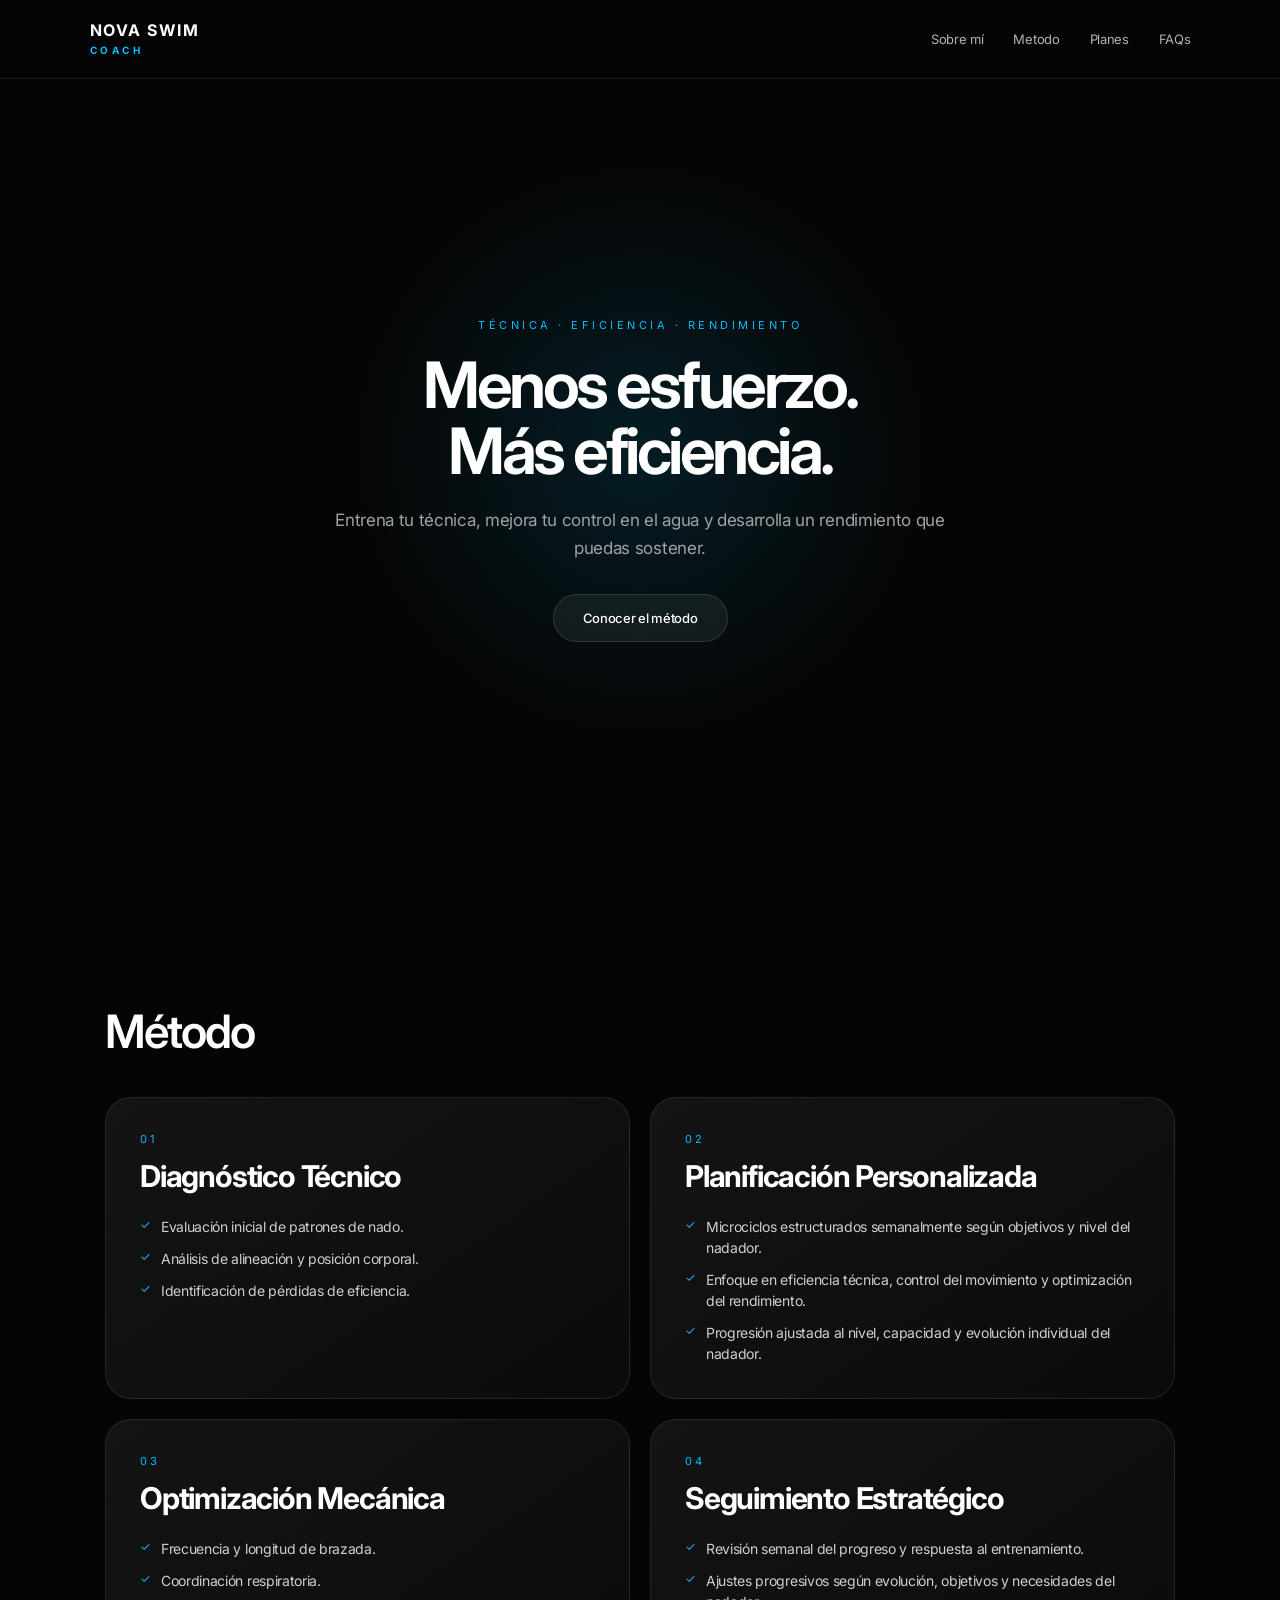
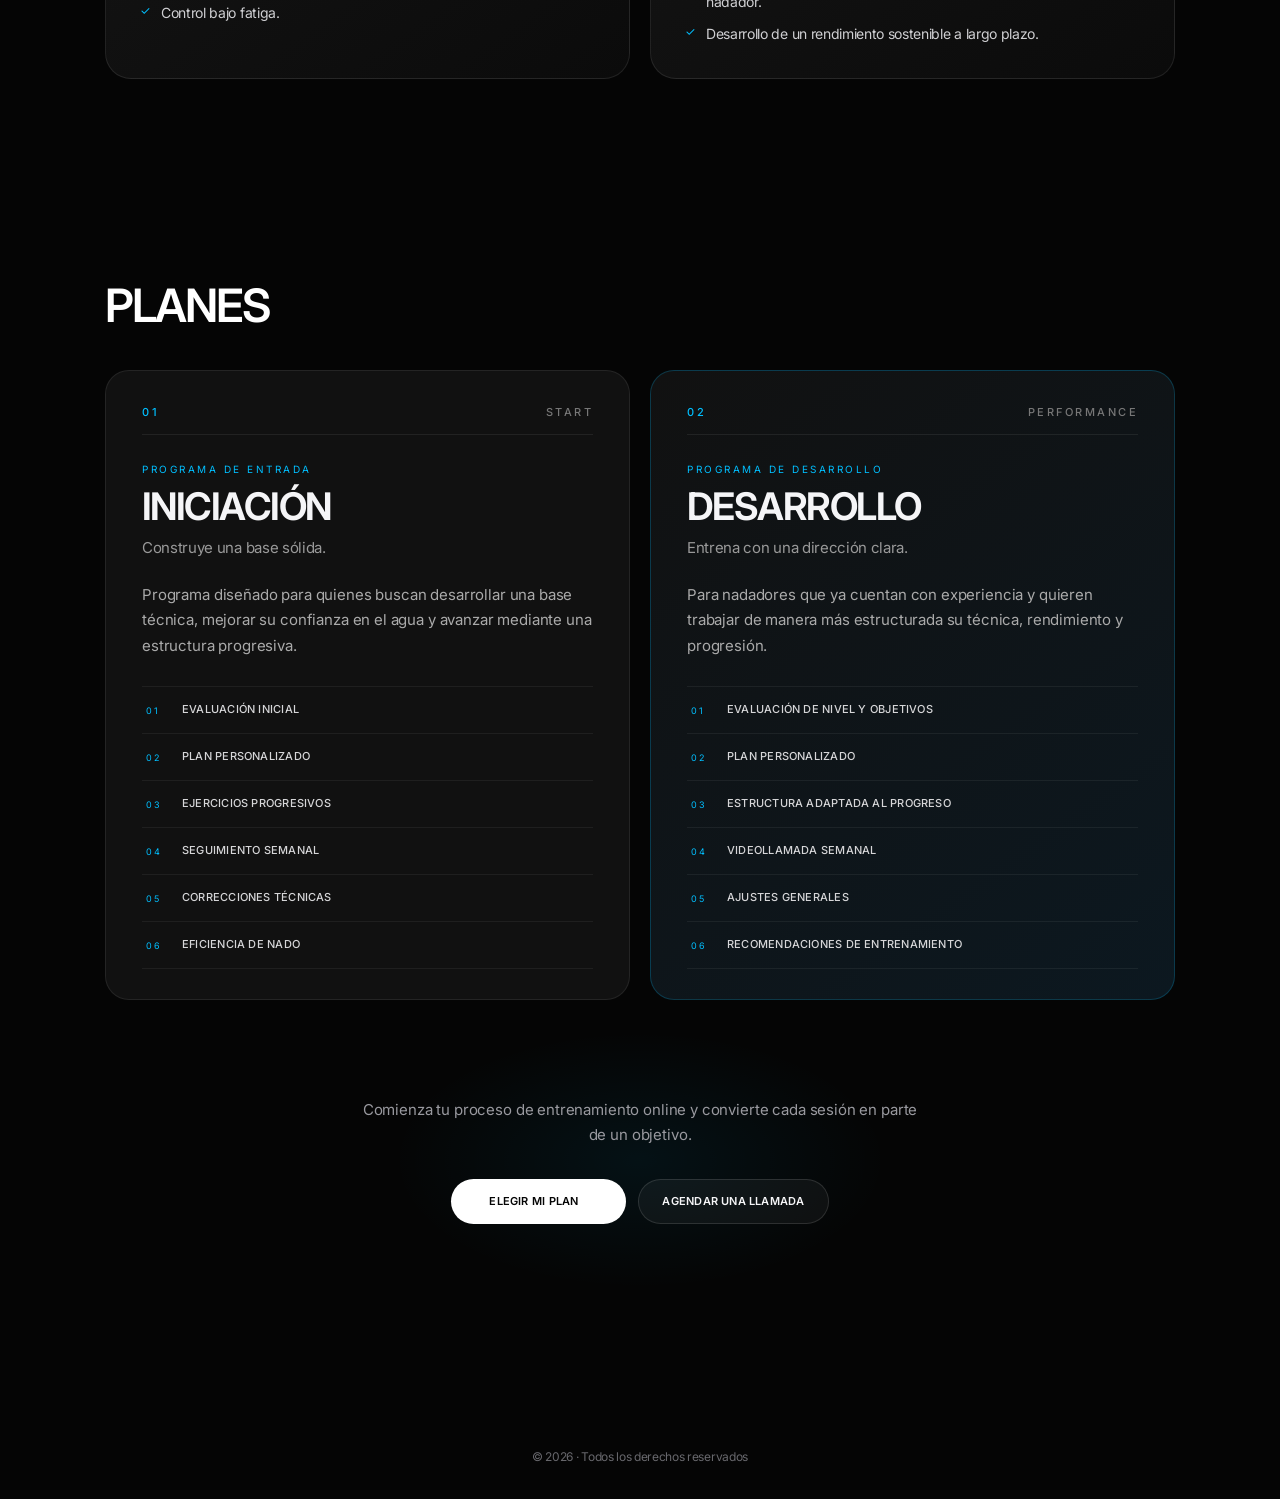
==== index.html @ 3d2fc782 "Refactor HTML structure and content" ====
<!DOCTYPE html>
<html lang="es">

<head>

<meta charset="UTF-8">
<meta name="viewport" content="width=device-width, initial-scale=1.0">

<title>NOVA SWIM</title>

<link rel="stylesheet" href="css/estilos.css">


<link rel="preconnect" href="https://fonts.googleapis.com">

<link href="https://fonts.googleapis.com/css2?family=Inter:wght@300;400;500;600;700;800&display=swap" rel="stylesheet">
<script>
    if ("scrollRestoration" in history) {
        history.scrollRestoration = "manual";
    }
</script>
</head>


<body>
<!-- =========================================================
     INTRO / SPLASH SCREEN
========================================================= -->

<div id="intro-screen">

    <div class="intro-circle">
        <img src="imagenes/beneficio2.jpeg" alt="Logo">
    </div>

</div>

<header class="header">


<div class="logo">

NOVA SWIM

<span>
COACH
</span>

</div>



<nav>

<a href="#" id="openAbout">
Sobre mí
</a>
<!-- SOBRE MI PANEL -->

<div class="about-overlay" id="aboutModal">

    <div class="about-panel">


        <button id="closeAbout">
            -
        </button>

<div class="about-photo"> <img src="imagenes/perfil1.jpeg" alt="Alan Espinosa"> </div>

        <span>
            Alan Espinosa 
        </span>


        <h2>
            
        </h2>


        <p>
    Coach en natación y aguas abiertas.
    Diseño procesos de entrenamiento personalizados para
    nadadores que buscan mejorar su técnica, eficiencia
    y rendimiento dentro del agua.

    A través de un método basado en análisis, progresión
    y control técnico, desarrollo nadadores más seguros,
    eficientes y conscientes de cada movimiento,
    creando mejoras sostenibles a largo plazo.
        </p>
    </div>

</div>

<a href="#method">
    Metodo
</a>

<a href="#plans">
Planes
</a>

<a href="pagina2.html">
    FAQs
</a>
</nav>


</header>





<main>



<section class="hero">


<div class="hero-content">


<p class="tag">
TÉCNICA · EFICIENCIA · RENDIMIENTO
</p>



<h1>
Menos esfuerzo.
<br>
Más eficiencia.
</h1>




<p class="hero-text">
Entrena tu técnica, mejora tu control en el agua y desarrolla un rendimiento que puedas sostener.
</p>




<div class="buttons">


<a href="#method" class="btn secondary">

Conocer el método

</a>


</div>


</div>




</section>







<section id="method" class="method">



<div class="section-title">

<p>

</p>


<h2>
Método
</h2>


</div>




<div class="cards">



<article class="card">

<span>
01
</span>


<h3>
Diagnóstico Técnico
</h3>


<p>
<ul>
    <li>Evaluación inicial de patrones de nado.</li>
    <li>Análisis de alineación y posición corporal.</li>
    <li>Identificación de pérdidas de eficiencia.</li>
</ul>
</p>


</article>





<article class="card">


<span>
02
</span>


<h3>
Planificación Personalizada
</h3>


<p>
<ul>
    <li>Microciclos estructurados semanalmente según objetivos y nivel del nadador.</li>
    <li>Enfoque en eficiencia técnica, control del movimiento y optimización del rendimiento.</li>
    <li>Progresión ajustada al nivel, capacidad y evolución individual del nadador.</li>
</ul>
</p>


</article>





<article class="card">


<span>
03
</span>


<h3>
Optimización Mecánica
</h3>


<p>
<ul>
    <li>Frecuencia y longitud de brazada.</li>
    <li>Coordinación respiratoria.</li>
    <li>Control bajo fatiga.</li>
</ul>
</p>


</article>





<article class="card">


<span>
04
</span>


<h3>
Seguimiento Estratégico
</h3>


<p>
<ul>
    <li>Revisión semanal del progreso y respuesta al entrenamiento.</li>
    <li>Ajustes progresivos según evolución, objetivos y necesidades del nadador.</li>
    <li>Desarrollo de un rendimiento sostenible a largo plazo.</li>
</ul>
</p>


</article>



</div>


</section>


</main>


<section id="plans" class="plans">


<!-- =====================================================
     PROGRAMAS
====================================================== -->

<div class="section-title">

<p>

</p>


<h2>
PLANES
</h2>


</div>


<div class="comparison-programs">


    <!-- =================================================
         INICIACIÓN
    ================================================== -->

    <article class="comparison-program">


        <div class="comparison-program-top">

            <span>
                01
            </span>

            <span>
                START
            </span>

        </div>


        <div class="comparison-program-content">


            <div class="comparison-program-heading">

                <span>
                    PROGRAMA DE ENTRADA
                </span>

                <h3>
                    INICIACIÓN
                </h3>

                <p>
                    Construye una base sólida.
                </p>

            </div>


            <div class="comparison-program-description">

                <p>
                    Programa diseñado para quienes
                    buscan desarrollar una base técnica,
                    mejorar su confianza en el agua
                    y avanzar mediante una estructura
                    progresiva.
                </p>

            </div>


        </div>


        <div class="comparison-program-features">


            <div>

                <span>
                    01
                </span>

                <strong>
                    EVALUACIÓN INICIAL
                </strong>

            </div>


            <div>

                <span>
                    02
                </span>

                <strong>
                    PLAN PERSONALIZADO
                </strong>

            </div>


            <div>

                <span>
                    03
                </span>

                <strong>
                    EJERCICIOS PROGRESIVOS
                </strong>

            </div>


            <div>

                <span>
                    04
                </span>

                <strong>
                    SEGUIMIENTO SEMANAL
                </strong>

            </div>


            <div>

                <span>
                    05
                </span>

                <strong>
                    CORRECCIONES TÉCNICAS
                </strong>

            </div>


            <div>

                <span>
                    06
                </span>

                <strong>
                    EFICIENCIA DE NADO
                </strong>

            </div>


        </div>


    </article>



    <!-- =================================================
         DESARROLLO
    ================================================== -->

    <article
        class="comparison-program comparison-program-featured"
    >


        <div class="comparison-program-recommended">

            

        </div>


        <div class="comparison-program-top">

            <span>
                02
            </span>

            <span>
                PERFORMANCE
            </span>

        </div>


        <div class="comparison-program-content">


            <div class="comparison-program-heading">

                <span>
                    PROGRAMA DE DESARROLLO
                </span>

                <h3>
                    DESARROLLO
                </h3>

                <p>
                    Entrena con una dirección clara.
                </p>

            </div>


            <div class="comparison-program-description">

                <p>
                    Para nadadores que ya cuentan
                    con experiencia y quieren trabajar
                    de manera más estructurada su
                    técnica, rendimiento y progresión.
                </p>

            </div>


        </div>


        <div class="comparison-program-features">


            <div>

                <span>
                    01
                </span>

                <strong>
                    EVALUACIÓN DE NIVEL Y OBJETIVOS
                </strong>

            </div>


            <div>

                <span>
                    02
                </span>

                <strong>
                    PLAN PERSONALIZADO
                </strong>

            </div>


            <div>

                <span>
                    03
                </span>

                <strong>
                    ESTRUCTURA ADAPTADA AL PROGRESO
                </strong>

            </div>


            <div>

                <span>
                    04
                </span>

                <strong>
                    VIDEOLLAMADA SEMANAL
                </strong>

            </div>


            <div>

                <span>
                    05
                </span>

                <strong>
                    AJUSTES GENERALES
                </strong>

            </div>


            <div>

                <span>
                    06
                </span>

                <strong>
                    RECOMENDACIONES DE ENTRENAMIENTO
                </strong>

            </div>


        </div>


    </article>


</div>

<!-- =========================================================
     CTA FINAL
========================================================= -->

<section class="training-cta">

    <div class="training-cta-content">

        <p>
            Comienza tu proceso de entrenamiento online y convierte
            cada sesión en parte de un objetivo.
        </p>

        <div class="training-cta-buttons">

<a href="https://wa.me/+525612584271?text=Hola Alan, me interesa comenzar mi entrenamiento de natación. Me gustaría conocer más información sobre los planes disponibles." class="btn primary" target="_blank">
    

        ELEGIR MI PLAN
                <i class="fa-solid fa-arrow-right"></i>
            </a>

            <a
                href="https://calendly.com/alancoach8"
                class="training-cta-secondary"
                target="_blank"
                rel="noopener noreferrer"
            >
                AGENDAR UNA LLAMADA
            </a>

        </div>

    </div>

</section>


</div>


</section>
<script>

document.addEventListener("DOMContentLoaded", function () {


    /* =====================================================
       SOBRE MÍ
       ===================================================== */

const openAbout =
    document.getElementById("openAbout");

const closeAbout =
    document.getElementById("closeAbout");

const aboutModal =
    document.getElementById("aboutModal");


if (openAbout && closeAbout && aboutModal) {

    /* ================================
       ABRIR SOBRE MÍ
    ================================= */

    openAbout.addEventListener("click", function(e) {

        e.preventDefault();

        aboutModal.classList.add("active");

        /* Bloquear página de fondo */
        document.body.classList.add("modal-open");

    });


    /* ================================
       CERRAR SOLO CON —
    ================================= */

    closeAbout.addEventListener("click", function() {

        aboutModal.classList.remove("active");

        /* Restaurar scroll */
        document.body.classList.remove("modal-open");

    });

}


    /* =====================================================
       CONOCER EL MÉTODO
       ===================================================== */

    const openMethod =
        document.getElementById("openMethod");

    const closeMethod =
        document.getElementById("closeMethod");

    const methodModal =
        document.getElementById("methodModal");


    if (openMethod && closeMethod && methodModal) {

        openMethod.addEventListener("click", function(e) {

            e.preventDefault();

            methodModal.classList.add("active");

        });


        closeMethod.addEventListener("click", function() {

            methodModal.classList.remove("active");

        });


        methodModal.addEventListener("click", function(e) {

            if (e.target === methodModal) {

                methodModal.classList.remove("active");

            }

        });

    }



    /* =====================================================
       ESCAPE
       ===================================================== */

    document.addEventListener("keydown", function(e) {

        if (e.key === "Escape") {

            if (aboutModal) {

                aboutModal.classList.remove("active");

            }


            if (methodModal) {

                methodModal.classList.remove("active");

            }

        }

    });

});

</script>
<script>

(function(){

    const html = document.documentElement;
    const body = document.body;
    const intro = document.getElementById("intro-screen");

    if(!intro) return;

    /* Bloquear SOLO durante la intro */
    html.style.overflow = "hidden";
    body.style.overflow = "hidden";

    window.addEventListener("load", function(){

        setTimeout(function(){

            /* Comienza la salida */
            intro.classList.add("hide");

            setTimeout(function(){

                /* Eliminar completamente la intro */
                intro.remove();

                /*
                   Restaurar exactamente el scroll
                   normal de la página.
                */
                html.style.overflow = "";
                body.style.overflow = "";

            }, 600);

        }, 2500);

    });

})();

</script>

<footer>

© 2026 · Todos los derechos reservados

</footer>
</body>

</html>
---- css/estilos.css ----
/* =========================================================
SCROLLBAR — OCULTA DURANTE LA INTRO
========================================================= */

body.intro-active{
    scrollbar-width:none;
}

body.intro-active::-webkit-scrollbar{
    width:0;
    height:0;
    display:none;
}

/* =========================================================
SCROLLBAR — DELGADA Y DISCRETA
========================================================= */

html{
    scrollbar-width:thin;
    scrollbar-color:rgba(255,255,255,.18) transparent;
}

html::-webkit-scrollbar{
    width:5px;
}

html::-webkit-scrollbar-track{
    background:transparent;
}

html::-webkit-scrollbar-thumb{
    background:rgba(255,255,255,.18);
    border-radius:999px;
}

html::-webkit-scrollbar-thumb:hover{
    background:rgba(255,255,255,.32);
}
/* =========================================================
PÁGINA BLOQUEADA CUANDO EL MODAL ESTÁ ABIERTO
========================================================= */

body.modal-open{
    overflow:hidden;
    height:100vh;
    touch-action:none;
}
/* =========================================================
   RESET
========================================================= */

*,
*::before,
*::after{
    margin:0;
    padding:0;
    box-sizing:border-box;
}

html{
    scroll-behavior:smooth;
    width:100%;
    overflow-x:hidden;
}

body{
    width:100%;
    min-height:100vh;
    overflow-x:hidden;

    background:#050505;
    color:#f5f5f7;

    font-family:
        -apple-system,
        BlinkMacSystemFont,
        "SF Pro Display",
        "Inter",
        "Segoe UI",
        Helvetica,
        Arial,
        sans-serif;

    letter-spacing:-0.02em;
    -webkit-font-smoothing:antialiased;
    text-rendering:optimizeLegibility;
}

/* =========================================================
   VARIABLES
========================================================= */

:root{

    --black:#050505;
    --surface:#0d0d0d;
    --surface-2:#111111;

    --white:#f5f5f7;
    --text:#d1d1d6;
    --muted:#86868b;

    --blue:#00bfff;

    --border:rgba(255,255,255,.09);
    --border-soft:rgba(255,255,255,.06);

    --radius:26px;

    --transition:
        .3s cubic-bezier(.22,1,.36,1);
}

/* =========================================================
   ELEMENTOS GENERALES
========================================================= */

img,
video,
iframe{
    display:block;
    max-width:100%;
}

a{
    color:inherit;
}

button,
a{
    -webkit-tap-highlight-color:transparent;
}

button{
    font:inherit;
}

/* =========================================================
   HEADER
========================================================= */

.header{
    position:fixed;

    top:0;
    left:0;

    width:100%;

    padding:22px 7%;

    display:flex;
    align-items:center;
    justify-content:space-between;

    z-index:999;

    background:rgba(5,5,5,.68);

    backdrop-filter:blur(22px);
    -webkit-backdrop-filter:blur(22px);

    border-bottom:1px solid rgba(255,255,255,.07);
}

.logo{
    color:white;

    font-size:16px;
    font-weight:700;

    letter-spacing:1.5px;
    line-height:1.1;

    white-space:nowrap;
}

.logo span{
    display:block;

    margin-top:5px;

    color:var(--blue);

    font-size:10px;
    letter-spacing:3.5px;
}

nav{
    display:flex;
    align-items:center;

    gap:30px;
}

nav a{
    position:relative;

    color:#f5f5f7;

    text-decoration:none;

    font-size:13px;

    opacity:.72;

    transition:
        opacity .25s ease,
        color .25s ease;
}

nav a::after{
    content:"";

    position:absolute;

    left:0;
    bottom:-7px;

    width:0;
    height:1px;

    background:var(--blue);

    transition:width .25s ease;
}

nav a:hover{
    color:white;
    opacity:1;
}

nav a:hover::after{
    width:100%;
}

/* =========================================================
   HERO
========================================================= */

.hero{
    position:relative;

    width:100%;
    min-height:100svh;

    display:flex;
    align-items:center;
    justify-content:center;

    text-align:center;

    padding:
        145px 25px 90px;

    overflow:hidden;
}

.hero::before{
    content:"";

    position:absolute;

    width:600px;
    height:600px;

    top:50%;
    left:50%;

    transform:translate(-50%,-50%);

    background:
        radial-gradient(
            circle,
            rgba(0,191,255,.13),
            transparent 68%
        );

    pointer-events:none;
}

.hero-content{
    position:relative;

    width:100%;
    max-width:760px;

    z-index:1;
}

.tag{
    display:inline-block;

    margin-bottom:20px;

    color:var(--blue);

    font-size:11px;
    letter-spacing:3.5px;
}

.hero h1{
    margin-bottom:22px;

    color:white;

    font-size:clamp(42px,5vw,64px);

    font-weight:650;

    line-height:1.03;

    letter-spacing:-.055em;
}

.hero-text{
    width:100%;
    max-width:610px;

    margin:0 auto;

    color:#a1a1a6;

    font-size:17px;

    line-height:1.65;
}

/* =========================================================
   HERO IMAGE
========================================================= */

.hero-image{
    position:relative;

    width:260px;
    height:335px;

    margin:45px auto 0;
}

.hero-image img{
    width:100%;
    height:100%;

    object-fit:cover;

    border-radius:
        130px 130px 28px 28px;

    box-shadow:
        0 30px 80px rgba(0,0,0,.55);
}

/* =========================================================
   BOTONES
========================================================= */

.buttons{
    display:flex;

    align-items:center;
    justify-content:center;

    gap:12px;

    margin-top:32px;
}

.btn{
    display:inline-flex;

    align-items:center;
    justify-content:center;

    min-width:175px;
    height:48px;

    padding:0 25px;

    border-radius:50px;

    text-decoration:none;

    font-size:13px;
    font-weight:500;

    transition:
        transform .25s ease,
        background .25s ease,
        border-color .25s ease;
}

.btn:hover{
    transform:translateY(-2px);
}

.primary{
    background:white;
    color:#050505;
}

.secondary{
    background:rgba(255,255,255,.06);

    color:white;

    border:1px solid rgba(255,255,255,.12);
}

/* =========================================================
   SECCIONES
========================================================= */

section{
    width:100%;
    max-width:1150px;

    margin:0 auto;

    padding:
        95px 40px;
}

.section-title p{
    color:var(--blue);

    font-size:11px;
    letter-spacing:3.5px;
}

.section-title h2{
    margin-top:12px;
    margin-bottom:40px;

    color:white;

    font-size:clamp(32px,4vw,46px);

    font-weight:600;

    line-height:1.08;

    letter-spacing:-.045em;
}

/* =========================================================
   SOBRE MÍ
========================================================= */

.about-content p{
    max-width:820px;

    color:#d1d1d6;

    font-size:clamp(20px,2.5vw,29px);

    line-height:1.48;

    letter-spacing:-.03em;
}

/* =========================================================
   MÉTODO
========================================================= */

.cards{
    display:grid;

    grid-template-columns:
        repeat(2,minmax(0,1fr));

    gap:20px;

    width:100%;
}

.card{
    min-width:0;
    min-height:245px;

    padding:34px;

    display:flex;
    flex-direction:column;

    background:
        linear-gradient(
            145deg,
            #141414,
            #0b0b0b
        );

    border:1px solid var(--border);
    border-radius:var(--radius);

    transition:
        transform .3s ease,
        border-color .3s ease;
}

.card:hover{
    transform:translateY(-5px);

    border-color:
        rgba(0,191,255,.38);
}

.card span{
    margin-bottom:14px;

    color:var(--blue);

    font-size:11px;
    letter-spacing:3px;
}

.card h3{
    margin-bottom:18px;

    color:white;

    font-size:clamp(22px,2.5vw,30px);

    line-height:1.1;

    letter-spacing:-.04em;
}

.card p{
    max-width:430px;

    color:#9d9da2;

    font-size:15px;

    line-height:1.65;
}

.card ul{
    display:flex;
    flex-direction:column;

    gap:11px;

    margin-top:5px;

    list-style:none;
}

.card li{
    position:relative;

    padding-left:21px;

    color:#cfcfd2;

    font-size:14px;

    line-height:1.5;
}

.card li::before{
    content:"✓";

    position:absolute;

    left:0;
    top:0;

    color:var(--blue);

    font-size:12px;
}

/* =========================================================
   PROGRAMAS ONLINE
========================================================= */

.comparison-programs{
    width:100%;
    max-width:1100px;

    margin:0 auto;

    display:grid;

    grid-template-columns:
        repeat(2,minmax(0,1fr));

    gap:20px;

    align-items:stretch;
}

/* =========================================================
   PROGRAMA
========================================================= */

.comparison-program{
    position:relative;

    width:100%;
    min-width:0;

    padding:34px 36px 30px;

    display:flex;
    flex-direction:column;

    background:#111;

    border:1px solid rgba(255,255,255,.08);

    border-radius:24px;

    overflow:hidden;

    transition:
        transform .3s ease,
        border-color .3s ease,
        background .3s ease;
}

.comparison-program:hover{
    transform:translateY(-3px);

    border-color:
        rgba(255,255,255,.16);
}

/* =========================================================
   PROGRAMA DESTACADO
========================================================= */

.comparison-program-featured{
    background:
        linear-gradient(
            145deg,
            #111,
            #0c1820
        );

    border-color:
        rgba(0,191,255,.22);
}

/* =========================================================
   RECOMENDADO
========================================================= */

.comparison-program-recommended{
    position:absolute;

    top:22px;
    right:30px;

    color:var(--blue);

    font-size:10px;
    font-weight:600;

    letter-spacing:2.5px;

    white-space:nowrap;
}

/* =========================================================
   PARTE SUPERIOR
========================================================= */

.comparison-program-top{
    display:flex;

    align-items:center;
    justify-content:space-between;

    margin-bottom:28px;
    padding-bottom:15px;

    border-bottom:
        1px solid rgba(255,255,255,.07);
}

.comparison-program-top span{
    color:#777;

    font-size:11px;
    font-weight:500;

    letter-spacing:2.5px;
}

.comparison-program-top span:first-child{
    color:var(--blue);
}

/* =========================================================
   CONTENIDO PRINCIPAL
========================================================= */

.comparison-program-content{
    display:flex;
    flex-direction:column;

    gap:20px;

    margin-bottom:28px;
}

.comparison-program-heading span{
    display:block;

    margin-bottom:12px;

    color:var(--blue);

    font-size:10px;
    letter-spacing:2.5px;
}

.comparison-program-heading h3{
    margin:0;

    color:#f5f5f7;

    font-size:clamp(28px,3vw,38px);

    line-height:1;

    font-weight:650;

    letter-spacing:-.04em;
}

.comparison-program-heading p{
    margin-top:12px;

    color:#999;

    font-size:15px;

    line-height:1.5;
}

/* =========================================================
   DESCRIPCIÓN
========================================================= */

.comparison-program-description{
    padding-top:2px;
}

.comparison-program-description p{
    max-width:520px;

    margin:0;

    color:#aaa;

    font-size:15px;

    line-height:1.7;

    letter-spacing:-.01em;
}

/* =========================================================
   CARACTERÍSTICAS
========================================================= */

.comparison-program-features{
    display:grid;

    grid-template-columns:1fr;

    border-top:
        1px solid var(--border-soft);

    border-bottom:
        1px solid var(--border-soft);
}

.comparison-program-features > div{
    min-width:0;

    padding:15px 4px;

    display:flex;
    align-items:center;

    gap:14px;

    border-top:
        1px solid var(--border-soft);
}

.comparison-program-features > div:first-child{
    border-top:none;
}

.comparison-program-features span{
    min-width:22px;

    color:var(--blue);

    font-size:9px;

    letter-spacing:2px;
}

.comparison-program-features strong{
    display:block;

    color:#d6d6d8;

    font-size:11px;

    font-weight:500;

    line-height:1.45;

    letter-spacing:.02em;
}

/* =========================================================
   BOTÓN DEL PROGRAMA
========================================================= */

.comparison-program-button{
    display:inline-flex;

    align-items:center;
    justify-content:center;

    gap:10px;

    margin-top:22px;

    min-width:165px;
    height:43px;

    padding:0 20px;

    color:#050505;

    background:white;

    border-radius:50px;

    text-decoration:none;

    font-size:11px;
    font-weight:600;

    letter-spacing:.02em;

    transition:
        transform .25s ease,
        background .25s ease;
}

.comparison-program-button i{
    font-size:10px;

    transition:
        transform .25s ease;
}

.comparison-program-button:hover{
    transform:translateY(-2px);

    background:#e8e8e8;
}

.comparison-program-button:hover i{
    transform:translateX(3px);
}

/* =========================================================
   FOOTER COMPARATIVA
========================================================= */

.comparison-footer{
    width:100%;

    padding:
        28px 20px 5px;

    text-align:center;
}

.comparison-footer p{
    width:100%;
    max-width:610px;

    margin:0 auto;

    color:#85858a;

    font-size:13px;

    line-height:1.65;
}

/* =========================================================
   FOOTER
========================================================= */

footer{
    width:100%;

    padding:
        50px 20px 35px;

    text-align:center;

    color:#68686d;

    font-size:12px;

    background:transparent;
}

footer p{
    color:#68686d;

    line-height:1.6;
}

/* =========================================================
   MODALES
========================================================= */

.about-overlay,
.method-overlay{
    position:fixed;

    inset:0;

    width:100%;
    height:100%;
    min-height:100svh;

    display:flex;

    align-items:center;
    justify-content:center;

    padding:25px;

    background:
        rgba(0,0,0,.72);

    backdrop-filter:blur(16px);
    -webkit-backdrop-filter:blur(16px);

    opacity:0;
    visibility:hidden;

    pointer-events:none;

    transition:
        opacity .3s ease,
        visibility .3s ease;

    z-index:999998;
}

.about-overlay.active,
.method-overlay.active{
    opacity:1;
    visibility:visible;

    pointer-events:auto;
}

/* =========================================================
   PANEL
========================================================= */

.about-panel,
.method-panel{
    position:relative;

    width:min(900px,calc(100vw - 50px));

    max-height:90svh;

    overflow-y:auto;

    padding:48px;

    background:#111111;

    border:1px solid rgba(255,255,255,.09);

    border-radius:27px;

    box-shadow:
        0 30px 100px rgba(0,0,0,.55);

    transform:
        translateY(20px)
        scale(.98);

    opacity:0;

    transition:
        transform .35s ease,
        opacity .35s ease;
}

.about-overlay.active .about-panel,
.method-overlay.active .method-panel{
    transform:
        translateY(0)
        scale(1);

    opacity:1;
}

.about-panel::-webkit-scrollbar,
.method-panel::-webkit-scrollbar{
    width:6px;
}

.about-panel::-webkit-scrollbar-thumb,
.method-panel::-webkit-scrollbar-thumb{
    background:#333;

    border-radius:20px;
}

/* =========================================================
   BOTONES DE CIERRE
========================================================= */

#closeAbout,
#closeMethod{
    position:absolute;

    top:18px;
    right:18px;

    width:40px;
    height:40px;

    display:flex;

    align-items:center;
    justify-content:center;

    border:none;
    border-radius:50%;

    background:
        rgba(255,255,255,.07);

    color:white;

    font-size:23px;
    line-height:1;

    cursor:pointer;

    transition:
        background .25s ease,
        color .25s ease;
}

#closeAbout:hover,
#closeMethod:hover{
    background:white;
    color:#111;
}

/* =========================================================
   CONTENIDO SOBRE MÍ
========================================================= */

.about-panel > span,
.method-panel > span{
    display:block;

    color:var(--blue);

    font-size:10px;

    letter-spacing:3px;
}

.about-panel h2,
.method-panel h2{
    margin:
        15px 0 25px;

    color:white;

    font-size:clamp(32px,4vw,48px);

    font-weight:600;

    line-height:1;

    letter-spacing:-.05em;
}

.about-panel > p{
    color:#aaaab0;

    font-size:16px;

    line-height:1.75;

    white-space:pre-line;
}

/* =========================================================
   FOTO SOBRE MÍ
========================================================= */

.about-photo{
    width:105px;
    height:105px;

    margin-bottom:25px;

    overflow:hidden;

    border-radius:50%;

    background:#111;

    border:
        1px solid rgba(255,255,255,.1);
}

.about-photo img{
    width:100%;
    height:100%;

    object-fit:cover;
}

/* =========================================================
   CAJAS SOBRE MÍ
========================================================= */

.about-box{
    margin-top:30px;

    padding:24px;

    background:
        rgba(255,255,255,.025);

    border:
        1px solid var(--border-soft);

    border-radius:20px;
}

.about-box h3{
    margin-bottom:9px;

    color:white;

    font-size:18px;
}

.about-box p{
    color:#919196;

    font-size:14px;

    line-height:1.6;
}

/* =========================================================
   MÉTODO — TABLA
========================================================= */

.method-panel .comparison-header,
.method-panel .comparison-row{
    display:grid;

    grid-template-columns:
        2.4fr 1fr 1fr;

    align-items:center;
}

.method-panel .comparison-header{
    padding:20px 25px;

    background:#171717;

    border-bottom:
        1px solid var(--border);
}

.method-panel .comparison-plan{
    text-align:center;

    color:white;

    font-size:12px;
    font-weight:600;

    letter-spacing:.08em;
}

.method-panel .comparison-plan.featured{
    color:var(--blue);
}

.method-panel .comparison-row{
    padding:16px 25px;

    border-bottom:
        1px solid var(--border-soft);

    transition:
        background .25s ease;
}

.method-panel .comparison-row span{
    color:#cfcfd2;

    font-size:13px;
}

.method-panel .comparison-row strong{
    text-align:center;

    color:#e5e5e7;

    font-size:12px;
    font-weight:500;
}

.method-panel .comparison-row:hover{
    background:
        rgba(255,255,255,.025);
}

.method-panel .comparison-footer{
    padding:
        30px 20px;

    text-align:center;

    background:
        linear-gradient(
            180deg,
            rgba(255,255,255,.02),
            rgba(0,191,255,.05)
        );

    border-top:
        1px solid var(--border);
}

.method-panel .comparison-footer p{
    max-width:600px;

    margin:0 auto;

    color:#949499;

    font-size:14px;

    line-height:1.65;
}

/* =========================================================
   INTRO — LIMPIO / SIN LUZ / SIN BARRAS
========================================================= */

#intro-screen{
    position:fixed;

    inset:0;

    width:100%;
    height:100dvh;

    display:flex;
    align-items:center;
    justify-content:center;

    background:#000;

    z-index:9999999;

    overflow:hidden;

    /* Evita cualquier interacción mientras aparece */
    pointer-events:auto;

    animation:
        introFadeOut
        .7s
        ease
        2.5s
        forwards;
}


/* =========================================================
   CÍRCULO
========================================================= */

.intro-circle{
    position:relative;

    width:150px;
    height:150px;

    display:flex;
    align-items:center;
    justify-content:center;

    overflow:hidden;

    border-radius:50%;

    background:#050505;

    /*
       SIN BRILLO
       SIN HALO
       SIN SOMBRA
    */
    border:1px solid rgba(255,255,255,.12);

    box-shadow:none;

    animation:
        introCircle
        2.2s
        cubic-bezier(.22,1,.36,1)
        forwards;
}


/* =========================================================
   IMAGEN
========================================================= */

.intro-circle img{
    width:100%;
    height:100%;

    display:block;

    object-fit:cover;
    object-position:center;
}


/* =========================================================
   SIN ARO / SIN LUZ
========================================================= */

.intro-circle::before,
.intro-circle::after{
    content:none;
    display:none;
}


/* =========================================================
   ANIMACIÓN DEL CÍRCULO
========================================================= */

@keyframes introCircle{

    0%{
        opacity:0;

        transform:
            scale(.45);
    }

    30%{
        opacity:1;

        transform:
            scale(1.08);
    }

    55%{
        transform:
            scale(.96);
    }

    75%{
        transform:
            scale(1.02);
    }

    100%{
        opacity:1;

        transform:
            scale(1);
    }
}


/* =========================================================
   DESAPARICIÓN COMPLETA DE LA INTRO
========================================================= */

@keyframes introFadeOut{

    0%{
        opacity:1;
        visibility:visible;
    }

    85%{
        opacity:1;
        visibility:visible;
    }

    100%{
        opacity:0;
        visibility:hidden;

        pointer-events:none;
    }
}

/* =========================================================
   TABLET
========================================================= */

@media(max-width:900px){

    .header{
        padding:
            19px 25px;
    }

    nav{
        gap:16px;

        max-width:65%;

        overflow-x:auto;

        scrollbar-width:none;
    }

    nav::-webkit-scrollbar{
        display:none;
    }

    nav a{
        white-space:nowrap;

        font-size:11px;
    }

    section{
        padding:
            80px 25px;
    }

    .cards{
        grid-template-columns:1fr;
    }

    .comparison-programs{
        max-width:700px;

        grid-template-columns:1fr;

        gap:16px;
    }

    .comparison-program{
        padding:30px;
    }

    .comparison-program-content{
        display:grid;

        grid-template-columns:
            1fr 1fr;

        gap:30px;
    }

    .comparison-program-features{
        grid-template-columns:
            repeat(2,minmax(0,1fr));
    }

    .comparison-program-features > div{
        border-top:
            1px solid var(--border-soft);
    }

    .comparison-program-features > div:nth-child(1),
    .comparison-program-features > div:nth-child(2){
        border-top:none;
    }

    .comparison-program-features > div:nth-child(odd){
        border-right:
            1px solid var(--border-soft);
    }

    .comparison-program-features > div:nth-child(even){
        border-right:none;
    }

    .about-panel,
    .method-panel{
        width:
            calc(100vw - 36px);

        padding:35px;
    }
}

/* =========================================================
   MÓVIL
========================================================= */

@media(max-width:600px){

    .header{
        padding:
            17px 20px;
    }

    .logo{
        font-size:14px;
    }

    .logo span{
        font-size:9px;
        letter-spacing:3px;
    }

    nav{
        max-width:58%;

        gap:12px;
    }

    nav a{
        font-size:10px;
    }

    .hero{
        min-height:100svh;

        padding:
            125px 20px 65px;
    }

    .hero h1{
        font-size:
            clamp(38px,10vw,48px);
    }

    .hero-text{
        font-size:15px;

        line-height:1.6;
    }

    .hero-image{
        width:220px;
        height:285px;

        margin-top:38px;
    }

    .buttons{
        flex-direction:column;

        gap:10px;

        margin-top:28px;
    }

    .buttons .btn{
        width:100%;
        max-width:300px;
    }

    section{
        padding:
            65px 20px;
    }

    .section-title h2{
        font-size:
            clamp(30px,9vw,40px);
    }

    .about-content p{
        font-size:
            clamp(19px,5.8vw,27px);

        line-height:1.5;
    }

    .card{
        min-height:auto;

        padding:
            27px 23px;

        border-radius:23px;
    }

    .card h3{
        font-size:24px;
    }

    .card p,
    .card li{
        font-size:14px;
    }

    /* PROGRAMAS */

    .comparison-programs{
        grid-template-columns:1fr;

        gap:12px;
    }

    .comparison-program{
        padding:
            25px 20px;

        border-radius:24px;
    }

    .comparison-program-recommended{
        top:20px;
        right:20px;

        font-size:9px;

        letter-spacing:2px;
    }

    .comparison-program-top{
        margin-bottom:22px;
    }

    .comparison-program-content{
        display:flex;

        flex-direction:column;

        gap:18px;

        margin-bottom:25px;

        padding:
            5px 0 0;
    }

    .comparison-program-heading h3{
        font-size:32px;
    }

    .comparison-program-heading p{
        font-size:14px;
    }

    .comparison-program-description p{
        font-size:14px;

        line-height:1.65;
    }

    .comparison-program-features{
        grid-template-columns:1fr;
    }

    .comparison-program-features > div,
    .comparison-program-features > div:nth-child(n){
        border-right:none !important;

        border-top:
            1px solid var(--border-soft);
    }

    .comparison-program-features > div:first-child{
        border-top:none;
    }

    .comparison-program-features > div{
        padding:
            15px 3px;
    }

    .comparison-program-features strong{
        font-size:11px;
    }

    .comparison-program-button{
        width:100%;

        margin-top:21px;
    }

    .comparison-footer{
        padding:
            27px 8px 0;
    }

    .comparison-footer p{
        font-size:13px;
    }

    footer{
        padding:
            40px 18px 28px;
    }

    /* MODALES */

    .about-overlay,
    .method-overlay{
        padding:12px;
    }

    .about-panel,
    .method-panel{
        width:100%;

        max-height:92svh;

        padding:
            28px 18px;

        border-radius:22px;
    }

    .about-panel h2,
    .method-panel h2{
        font-size:
            clamp(30px,9vw,40px);

        padding-right:40px;
    }

    .about-panel > p{
        font-size:15px;

        line-height:1.7;
    }

    /* TABLA MÉTODO */

    .method-panel .comparison-header,
    .method-panel .comparison-row{
        grid-template-columns:
            1.7fr 1fr 1fr;

        padding-left:12px;
        padding-right:12px;
    }

    .method-panel .comparison-row{
        padding-top:14px;
        padding-bottom:14px;
    }

    .method-panel .comparison-row span{
        font-size:11px;
        line-height:1.4;
    }

    .method-panel .comparison-row strong{
        font-size:10px;
        line-height:1.35;
    }

    .method-panel .comparison-plan{
        font-size:10px;
    }

    .method-panel .comparison-footer{
        padding:
            27px 12px;
    }

    /* INTRO */

    .intro-circle{
        width:125px;
        height:125px;
    }
}

/* =========================================================
   MÓVILES PEQUEÑOS
========================================================= */

@media(max-width:380px){

    .header{
        padding:15px;
    }

    .logo{
        font-size:13px;
    }

    nav{
        max-width:60%;
        gap:9px;
    }

    nav a{
        font-size:9px;
    }

    section{
        padding-left:16px;
        padding-right:16px;
    }

    .hero{
        padding-left:16px;
        padding-right:16px;
    }

    .hero h1{
        font-size:34px;
    }

    .hero-text{
        font-size:14px;
    }

    .hero-image{
        width:205px;
        height:270px;
    }

    .comparison-program{
        padding:
            23px 17px;
    }

    .comparison-program-heading h3{
        font-size:29px;
    }

    .comparison-program-description p{
        font-size:13px;
    }

    .comparison-program-features strong{
        font-size:10px;
    }

    .about-panel,
    .method-panel{
        padding:
            25px 15px;
    }
}

/* =========================================================
   PANTALLAS GRANDES
========================================================= */

@media(min-width:1400px){

    section{
        max-width:1200px;
    }

    .hero-content{
        max-width:820px;
    }

    .comparison-programs{
        max-width:1100px;
    }
}

/* =========================================================
   TOUCH
========================================================= */

@media(hover:none){

    .card:hover,
    .comparison-program:hover,
    .btn:hover,
    .comparison-program-button:hover{
        transform:none;
    }
}

/* =========================================================
   REDUCCIÓN DE MOVIMIENTO
========================================================= */

@media(prefers-reduced-motion:reduce){

    html{
        scroll-behavior:auto;
    }

    *,
    *::before,
    *::after{
        animation:none !important;
        transition:none !important;
    }
}
/* =========================================================
   CTA FINAL — ORGÁNICO
========================================================= */

.training-cta{
    width:100%;

    max-width:1150px;

    margin:0 auto;

    padding:
        75px 40px 80px;

    text-align:center;
}

.training-cta-content{
    position:relative;

    width:100%;
    max-width:760px;

    margin:0 auto;
}

/* Luz ambiental muy sutil */

.training-cta-content::before{
    content:"";

    position:absolute;

    width:500px;
    height:260px;

    top:50%;
    left:50%;

    transform:
        translate(-50%,-50%);

    background:
        radial-gradient(
            ellipse,
            rgba(0,191,255,.065),
            transparent 70%
        );

    pointer-events:none;

    z-index:-1;
}

.training-cta-content > *{
    position:relative;
}

.training-cta-content > span{
    display:block;

    margin-bottom:17px;

    color:var(--blue);

    font-size:10px;

    font-weight:500;

    letter-spacing:3.5px;
}

.training-cta-content h2{
    margin:0;

    color:white;

    font-size:
        clamp(36px,5vw,54px);

    font-weight:600;

    line-height:1.03;

    letter-spacing:-.055em;
}

.training-cta-content p{
    max-width:570px;

    margin:22px auto 0;

    color:#99999f;

    font-size:15px;

    line-height:1.7;

    letter-spacing:-.01em;
}


/* =========================================================
   BOTONES
========================================================= */

.training-cta-buttons{
    display:flex;

    align-items:center;
    justify-content:center;

    gap:12px;

    margin-top:31px;
}

.training-cta-buttons a{
    display:inline-flex;

    align-items:center;
    justify-content:center;

    gap:10px;

    height:45px;

    padding:0 23px;

    border-radius:50px;

    text-decoration:none;

    font-size:11px;

    font-weight:600;

    letter-spacing:.02em;

    transition:
        transform .25s ease,
        background .25s ease,
        border-color .25s ease,
        color .25s ease;
}


/* =========================================================
   ELEGIR PLAN
========================================================= */

.training-cta-primary{
    color:#050505;

    background:white;
}

.training-cta-primary i{
    font-size:10px;

    transition:
        transform .25s ease;
}

.training-cta-primary:hover{
    transform:translateY(-2px);

    background:#e8e8e8;
}

.training-cta-primary:hover i{
    transform:translateX(3px);
}


/* =========================================================
   AGENDAR LLAMADA
========================================================= */

.training-cta-secondary{
    color:#f5f5f7;

    background:
        rgba(255,255,255,.045);

    border:
        1px solid rgba(255,255,255,.12);
}

.training-cta-secondary:hover{
    transform:translateY(-2px);

    color:white;

    border-color:
        rgba(0,191,255,.35);

    background:
        rgba(0,191,255,.06);
}


/* =========================================================
   MÓVIL
========================================================= */

@media(max-width:600px){

    .training-cta{
        padding:
            60px 20px 65px;
    }

    .training-cta-content h2{
        font-size:
            clamp(32px,9vw,43px);
    }

    .training-cta-content p{
        margin-top:19px;

        font-size:14px;

        line-height:1.65;
    }

    .training-cta-buttons{
        flex-direction:column;

        gap:10px;

        margin-top:27px;
    }

    .training-cta-buttons a{
        width:100%;

        max-width:290px;
    }
}


/* =========================================================
   MÓVILES PEQUEÑOS
========================================================= */

@media(max-width:380px){

    .training-cta{
        padding:
            50px 16px 55px;
    }

    .training-cta-content h2{
        font-size:31px;
    }

    .training-cta-content p{
        font-size:13px;
    }
}
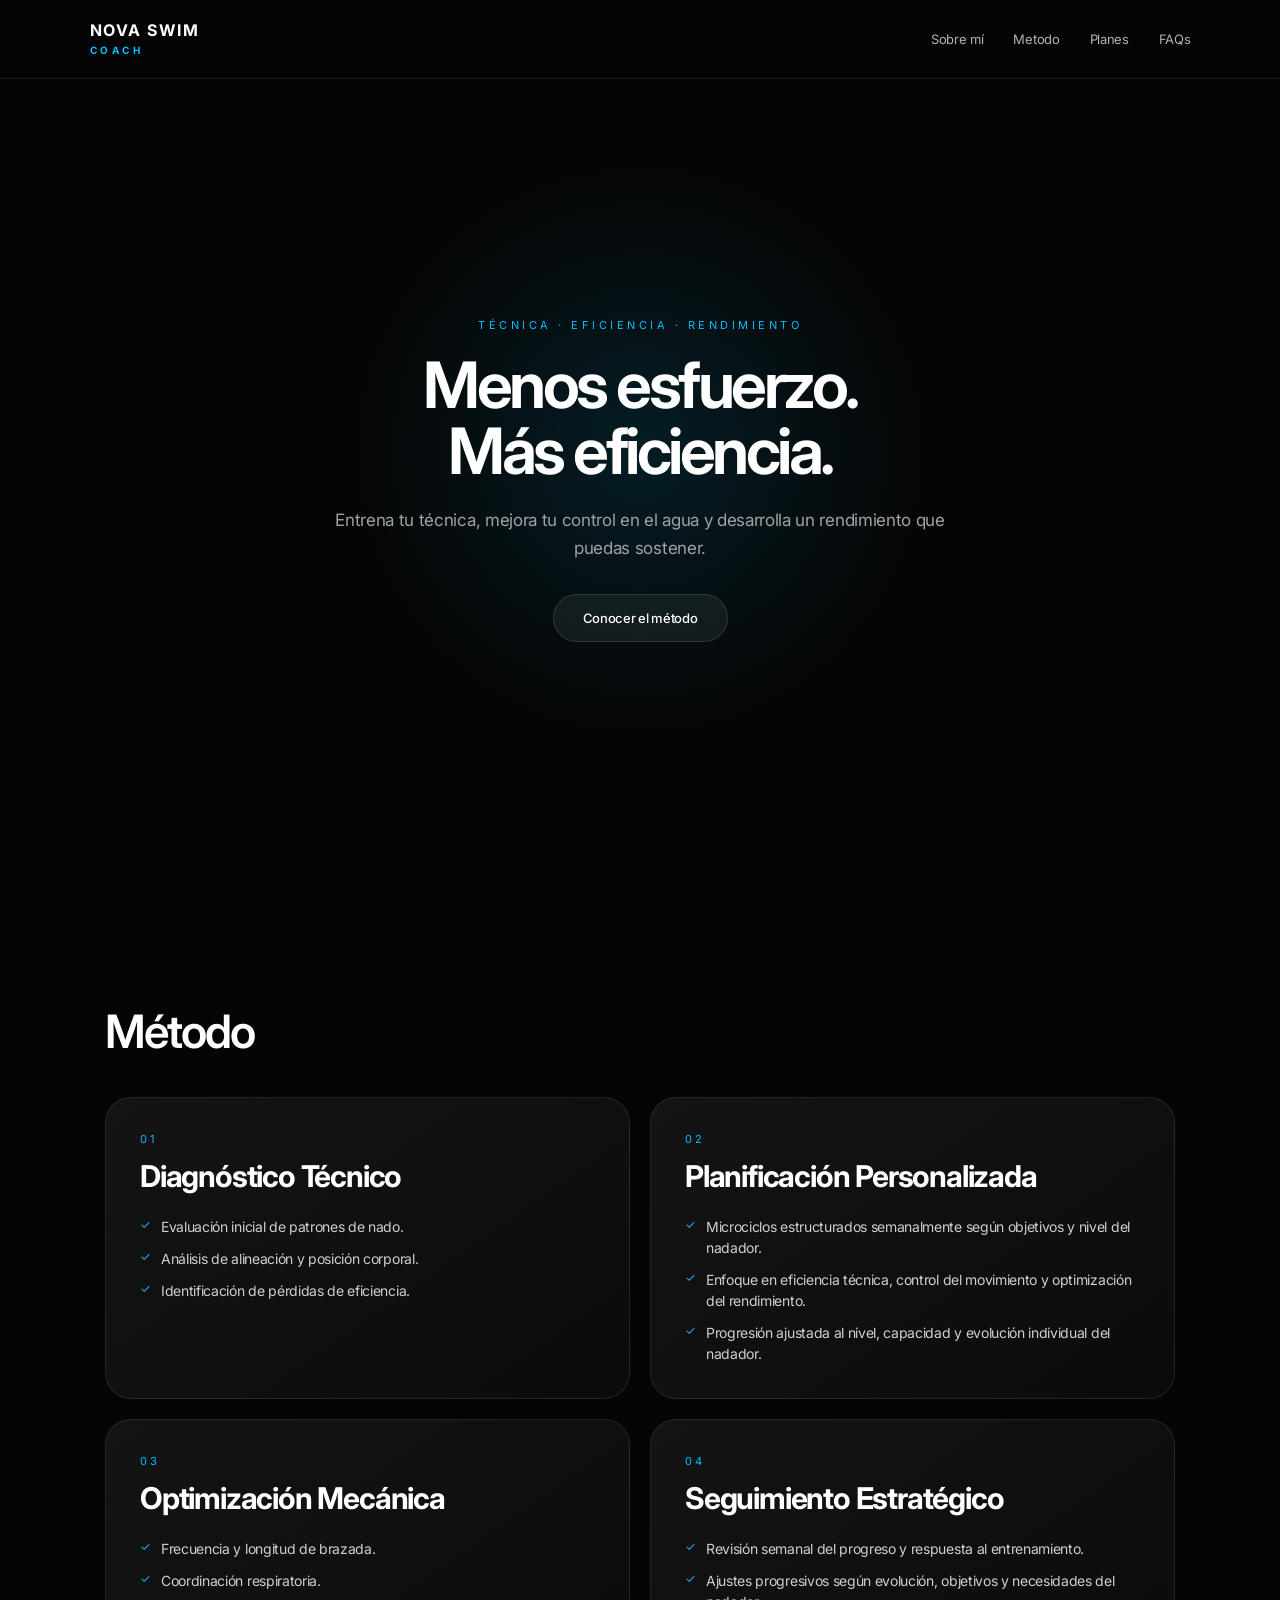
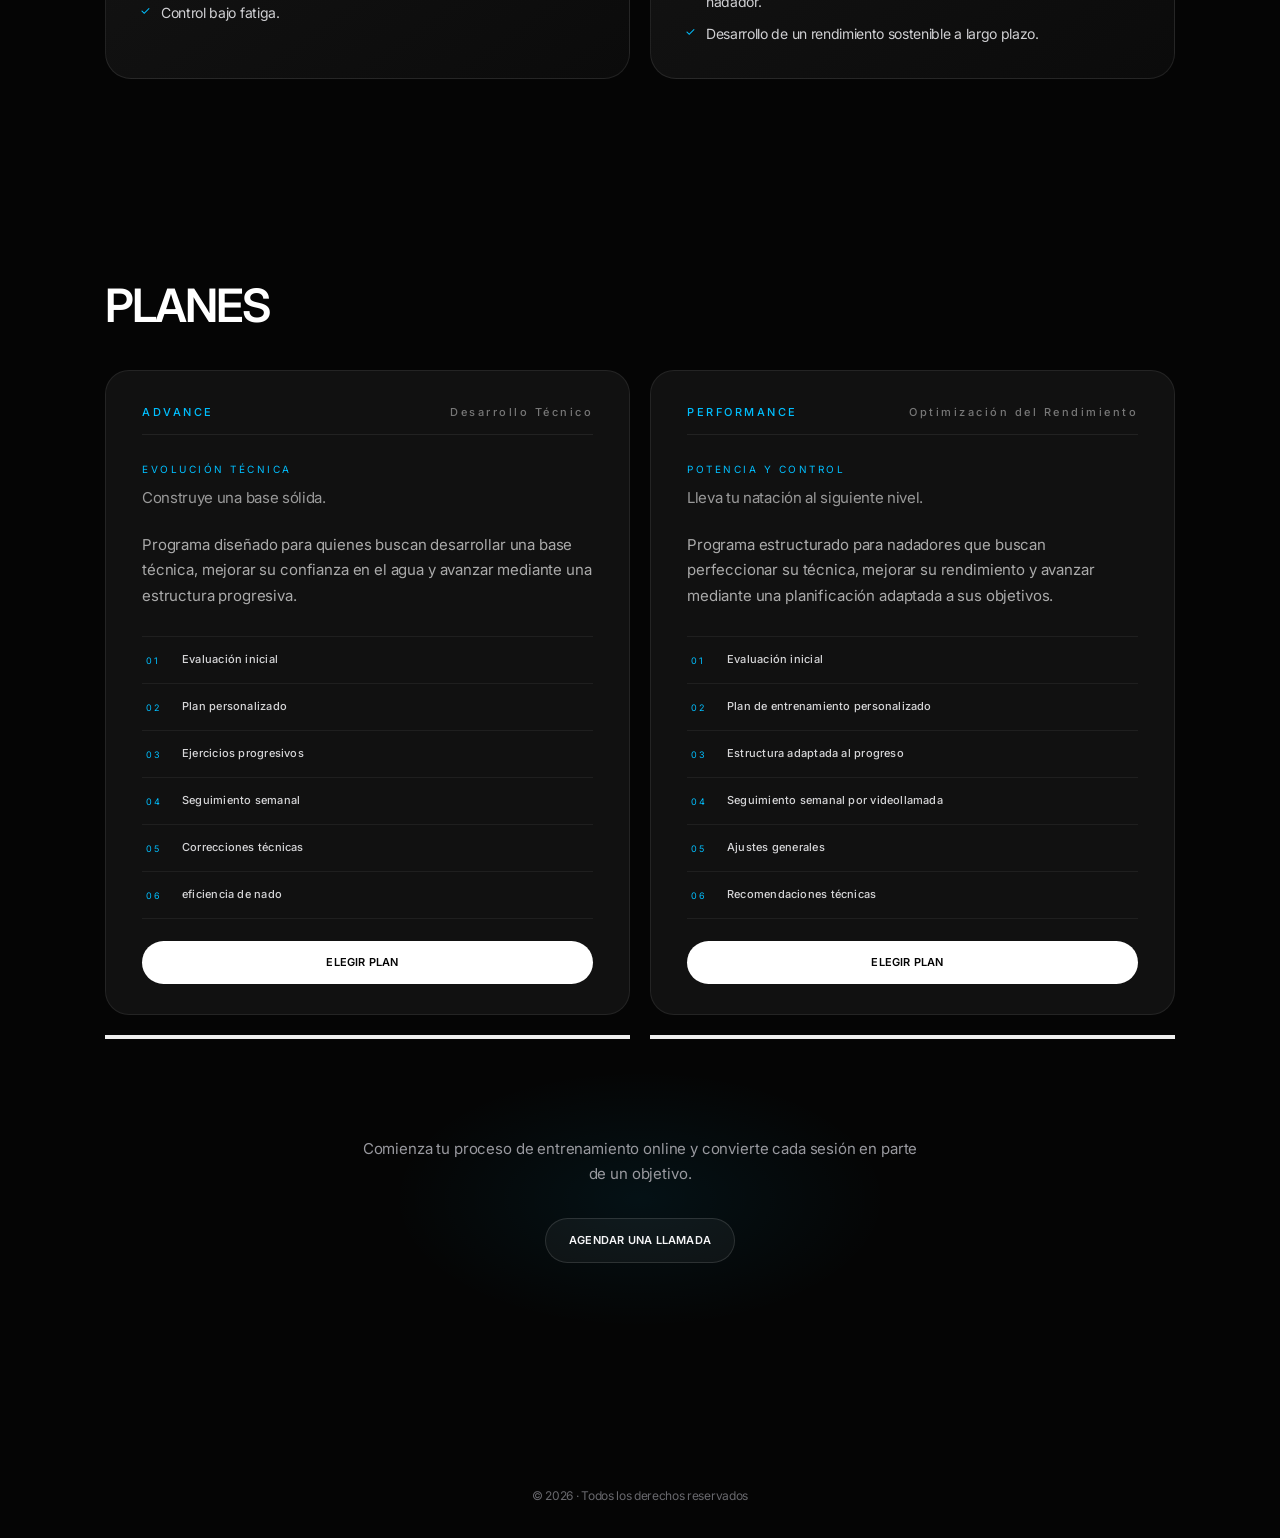
==== commit 11290577: "Update index.html" ====
--- a/index.html
+++ b/index.html
@@ -336,40 +336,28 @@
 </div>
 
 
+<!-- =========================================================
+PROGRAMAS ONLINE
+========================================================= -->
+
 <div class="comparison-programs">
 
-
-    <!-- =================================================
-         INICIACIÓN
-    ================================================== -->
-
-    <article class="comparison-program">
-
+    <!-- PLAN 1 -->
+    <article class="comparison-program comparison-program-active">
 
         <div class="comparison-program-top">
-
-            <span>
-                01
-            </span>
-
-            <span>
-                START
-            </span>
-
+            <span>ADVANCE</span>
+            <span>Desarrollo Técnico</span>
         </div>
 
-
         <div class="comparison-program-content">
 
-
             <div class="comparison-program-heading">
 
-                <span>
-                    PROGRAMA DE ENTRADA
-                </span>
+                <span>EVOLUCIÓN TÉCNICA</span>
 
                 <h3>
-                    INICIACIÓN
+                
                 </h3>
 
                 <p>
@@ -378,261 +366,151 @@
 
             </div>
 
-
             <div class="comparison-program-description">
 
                 <p>
-                    Programa diseñado para quienes
-                    buscan desarrollar una base técnica,
-                    mejorar su confianza en el agua
-                    y avanzar mediante una estructura
-                    progresiva.
+                    Programa diseñado para quienes buscan desarrollar
+                    una base técnica, mejorar su confianza en el agua
+                    y avanzar mediante una estructura progresiva.
                 </p>
 
             </div>
 
-
         </div>
 
-
         <div class="comparison-program-features">
 
-
-            <div>
-
-                <span>
-                    01
-                </span>
-
-                <strong>
-                    EVALUACIÓN INICIAL
-                </strong>
-
-            </div>
-
-
-            <div>
-
-                <span>
-                    02
-                </span>
-
-                <strong>
-                    PLAN PERSONALIZADO
-                </strong>
-
-            </div>
-
-
-            <div>
-
-                <span>
-                    03
-                </span>
-
-                <strong>
-                    EJERCICIOS PROGRESIVOS
-                </strong>
-
-            </div>
-
-
-            <div>
-
-                <span>
-                    04
-                </span>
-
-                <strong>
-                    SEGUIMIENTO SEMANAL
-                </strong>
-
-            </div>
-
-
-            <div>
-
-                <span>
-                    05
-                </span>
-
-                <strong>
-                    CORRECCIONES TÉCNICAS
-                </strong>
-
-            </div>
-
-
-            <div>
-
-                <span>
-                    06
-                </span>
-
-                <strong>
-                    EFICIENCIA DE NADO
-                </strong>
-
-            </div>
-
+            <div>
+                <span>01</span>
+                <strong>Evaluación inicial</strong>
+            </div>
+
+            <div>
+                <span>02</span>
+                <strong>Plan personalizado</strong>
+            </div>
+
+            <div>
+                <span>03</span>
+                <strong>Ejercicios progresivos</strong>
+            </div>
+
+            <div>
+                <span>04</span>
+                <strong>Seguimiento semanal</strong>
+            </div>
+
+            <div>
+                <span>05</span>
+                <strong>Correcciones técnicas</strong>
+            </div>
+
+            <div>
+                <span>06</span>
+                <strong>eficiencia de nado</strong>
+            </div>
 
         </div>
 
+        <a
+            href="https://wa.me/525612584271"
+            target="_blank"
+            rel="noopener"
+            class="comparison-program-button"
+        >
+            ELEGIR PLAN
+            <i class="fa-solid fa-arrow-right"></i>
+        </a>
 
     </article>
 
 
-
-    <!-- =================================================
-         DESARROLLO
-    ================================================== -->
-
-    <article
-        class="comparison-program comparison-program-featured"
-    >
-
+    <!-- PLAN 2 -->
+    <article class="comparison-program">
 
         <div class="comparison-program-recommended">
-
             
-
         </div>
 
-
         <div class="comparison-program-top">
-
-            <span>
-                02
-            </span>
-
-            <span>
-                PERFORMANCE
-            </span>
-
+            <span>PERFORMANCE </span>
+            <span>Optimización del Rendimiento</span>
         </div>
 
-
         <div class="comparison-program-content">
 
-
             <div class="comparison-program-heading">
 
-                <span>
-                    PROGRAMA DE DESARROLLO
-                </span>
+                <span>POTENCIA Y CONTROL</span>
 
                 <h3>
-                    DESARROLLO
+                
                 </h3>
 
                 <p>
-                    Entrena con una dirección clara.
+                    Lleva tu natación al siguiente nivel.
                 </p>
 
             </div>
 
-
             <div class="comparison-program-description">
 
                 <p>
-                    Para nadadores que ya cuentan
-                    con experiencia y quieren trabajar
-                    de manera más estructurada su
-                    técnica, rendimiento y progresión.
+                    Programa estructurado para nadadores que buscan
+                    perfeccionar su técnica, mejorar su rendimiento
+                    y avanzar mediante una planificación adaptada
+                    a sus objetivos.
                 </p>
 
             </div>
 
-
         </div>
 
-
         <div class="comparison-program-features">
 
-
-            <div>
-
-                <span>
-                    01
-                </span>
-
-                <strong>
-                    EVALUACIÓN DE NIVEL Y OBJETIVOS
-                </strong>
-
-            </div>
-
-
-            <div>
-
-                <span>
-                    02
-                </span>
-
-                <strong>
-                    PLAN PERSONALIZADO
-                </strong>
-
-            </div>
-
-
-            <div>
-
-                <span>
-                    03
-                </span>
-
-                <strong>
-                    ESTRUCTURA ADAPTADA AL PROGRESO
-                </strong>
-
-            </div>
-
-
-            <div>
-
-                <span>
-                    04
-                </span>
-
-                <strong>
-                    VIDEOLLAMADA SEMANAL
-                </strong>
-
-            </div>
-
-
-            <div>
-
-                <span>
-                    05
-                </span>
-
-                <strong>
-                    AJUSTES GENERALES
-                </strong>
-
-            </div>
-
-
-            <div>
-
-                <span>
-                    06
-                </span>
-
-                <strong>
-                    RECOMENDACIONES DE ENTRENAMIENTO
-                </strong>
-
-            </div>
-
+            <div>
+                <span>01</span>
+                <strong>Evaluación inicial</strong>
+            </div>
+
+            <div>
+                <span>02</span>
+                <strong>Plan de entrenamiento personalizado</strong>
+            </div>
+
+            <div>
+                <span>03</span>
+                <strong>Estructura adaptada al progreso</strong>
+            </div>
+
+            <div>
+                <span>04</span>
+                <strong>Seguimiento semanal por videollamada</strong>
+            </div>
+
+            <div>
+                <span>05</span>
+                <strong>Ajustes generales</strong>
+            </div>
+
+            <div>
+                <span>06</span>
+                <strong>Recomendaciones técnicas</strong>
+            </div>
 
         </div>
 
+        <a
+            href="https://wa.me/525612584271"
+            target="_blank"
+            rel="noopener"
+            class="comparison-program-button"
+        >
+            ELEGIR PLAN
+            <i class="fa-solid fa-arrow-right"></i>
+        </a>
 
     </article>
-
 
 </div>
 
@@ -651,12 +529,6 @@
 
         <div class="training-cta-buttons">
 
-<a href="https://wa.me/+525612584271?text=Hola Alan, me interesa comenzar mi entrenamiento de natación. Me gustaría conocer más información sobre los planes disponibles." class="btn primary" target="_blank">
-    
-
-        ELEGIR MI PLAN
-                <i class="fa-solid fa-arrow-right"></i>
-            </a>
 
             <a
                 href="https://calendly.com/alancoach8"
@@ -847,6 +719,334 @@
 })();
 
 </script>
+<script>
+
+document.addEventListener("DOMContentLoaded", function(){
+
+    const carousel =
+        document.querySelector(".comparison-programs");
+
+    const plans =
+        document.querySelectorAll(".comparison-program");
+
+    if(!carousel || !plans.length) return;
+
+
+    let current = 0;
+
+    let startX = 0;
+    let currentX = 0;
+
+    let isDragging = false;
+    let wheelLock = false;
+
+
+    /* =====================================================
+       ACTUALIZAR PLANES
+    ===================================================== */
+
+    function updatePlans(){
+
+        plans.forEach((plan, index) => {
+
+            plan.classList.remove(
+                "comparison-program-active",
+                "prev",
+                "next"
+            );
+
+
+            /* PLAN ACTIVO */
+
+            if(index === current){
+
+                plan.classList.add(
+                    "comparison-program-active"
+                );
+
+            }
+
+
+            /* PLAN ANTERIOR */
+
+            else if(
+                index ===
+                (current - 1 + plans.length) %
+                plans.length
+            ){
+
+                plan.classList.add("prev");
+
+            }
+
+
+            /* PLAN SIGUIENTE */
+
+            else{
+
+                plan.classList.add("next");
+
+            }
+
+        });
+
+    }
+
+
+    /* =====================================================
+       SIGUIENTE
+    ===================================================== */
+
+    function nextPlan(){
+
+        current =
+            (current + 1) %
+            plans.length;
+
+        updatePlans();
+
+    }
+
+
+    /* =====================================================
+       ANTERIOR
+    ===================================================== */
+
+    function previousPlan(){
+
+        current =
+            (current - 1 + plans.length) %
+            plans.length;
+
+        updatePlans();
+
+    }
+
+
+    /* =====================================================
+       RUEDA DEL MOUSE
+    ===================================================== */
+
+    carousel.addEventListener(
+        "wheel",
+        function(e){
+
+            if(wheelLock) return;
+
+            if(Math.abs(e.deltaY) < 10) return;
+
+            wheelLock = true;
+
+            if(e.deltaY > 0){
+
+                nextPlan();
+
+            }else{
+
+                previousPlan();
+
+            }
+
+            setTimeout(function(){
+
+                wheelLock = false;
+
+            },650);
+
+        },
+        { passive:true }
+    );
+
+
+    /* =====================================================
+       MOUSE — ARRASTRAR
+    ===================================================== */
+
+    carousel.addEventListener(
+        "mousedown",
+        function(e){
+
+            isDragging = true;
+
+            startX = e.clientX;
+
+            carousel.classList.add("is-dragging");
+
+        }
+    );
+
+
+    document.addEventListener(
+        "mousemove",
+        function(e){
+
+            if(!isDragging) return;
+
+            currentX = e.clientX;
+
+        }
+    );
+
+
+    document.addEventListener(
+        "mouseup",
+        function(){
+
+            if(!isDragging) return;
+
+            isDragging = false;
+
+            carousel.classList.remove(
+                "is-dragging"
+            );
+
+            const distance =
+                currentX - startX;
+
+            if(Math.abs(distance) < 50){
+
+                return;
+
+            }
+
+            if(distance < 0){
+
+                nextPlan();
+
+            }else{
+
+                previousPlan();
+
+            }
+
+        }
+    );
+
+
+    /* =====================================================
+       TOUCH — SWIPE
+    ===================================================== */
+
+    carousel.addEventListener(
+        "touchstart",
+        function(e){
+
+            startX =
+                e.touches[0].clientX;
+
+        },
+        { passive:true }
+    );
+
+
+    carousel.addEventListener(
+        "touchend",
+        function(e){
+
+            const endX =
+                e.changedTouches[0].clientX;
+
+            const distance =
+                endX - startX;
+
+
+            if(Math.abs(distance) < 50){
+
+                return;
+
+            }
+
+
+            if(distance < 0){
+
+                nextPlan();
+
+            }else{
+
+                previousPlan();
+
+            }
+
+        },
+        { passive:true }
+    );
+
+
+    /* =====================================================
+       BOTÓN SIGUIENTE
+    ===================================================== */
+
+    const nextButton =
+        document.createElement("button");
+
+    nextButton.className =
+        "plans-next";
+
+    nextButton.innerHTML =
+        '<i class="fa-solid fa-chevron-right"></i>';
+
+    nextButton.setAttribute(
+        "aria-label",
+        "Siguiente plan"
+    );
+
+
+    /* =====================================================
+       BOTÓN ANTERIOR
+    ===================================================== */
+
+    const previousButton =
+        document.createElement("button");
+
+    previousButton.className =
+        "plans-prev";
+
+    previousButton.innerHTML =
+        '<i class="fa-solid fa-chevron-left"></i>';
+
+    previousButton.setAttribute(
+        "aria-label",
+        "Plan anterior"
+    );
+
+
+    carousel.appendChild(previousButton);
+    carousel.appendChild(nextButton);
+
+
+    nextButton.addEventListener(
+        "click",
+        function(e){
+
+            e.stopPropagation();
+
+            nextPlan();
+
+        }
+    );
+
+
+    previousButton.addEventListener(
+        "click",
+        function(e){
+
+            e.stopPropagation();
+
+            previousPlan();
+
+        }
+    );
+
+
+    /* =====================================================
+       INICIALIZAR
+    ===================================================== */
+
+    updatePlans();
+
+});
+
+</script>
 
 <footer>
 
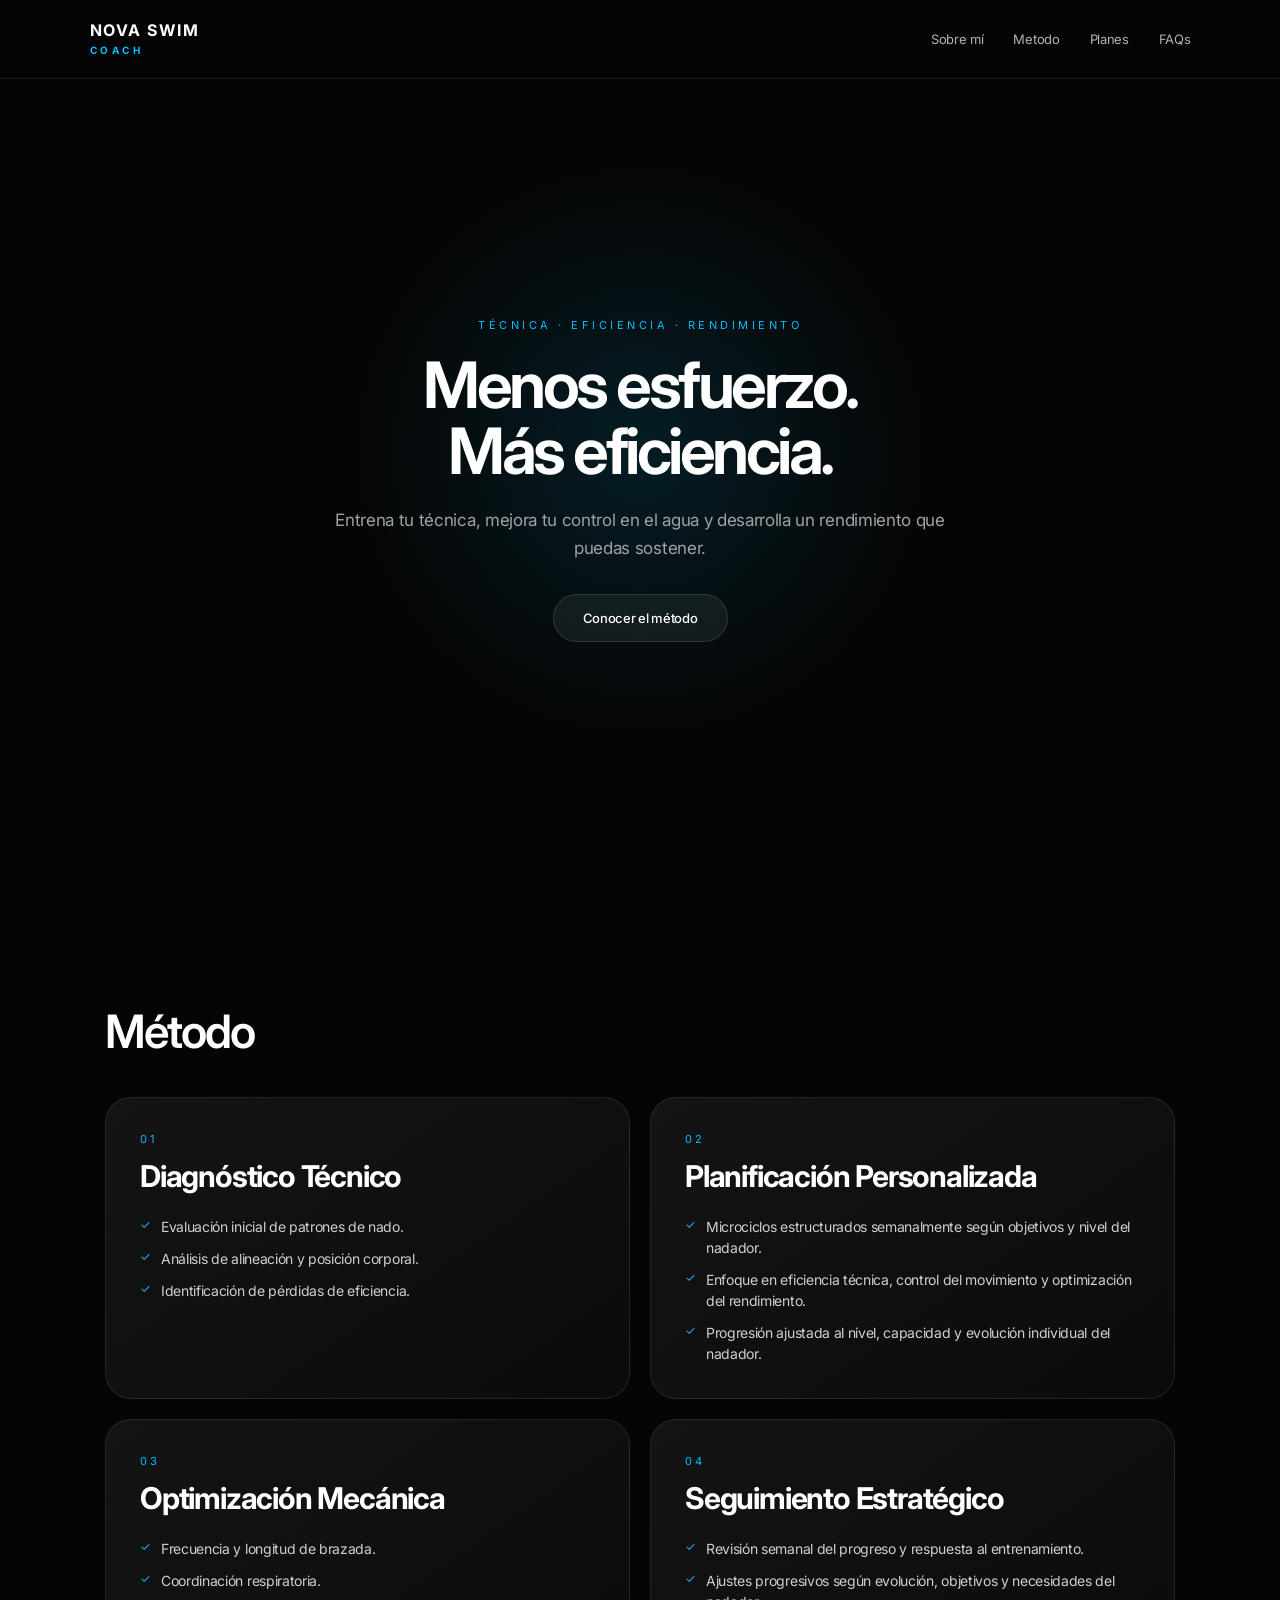
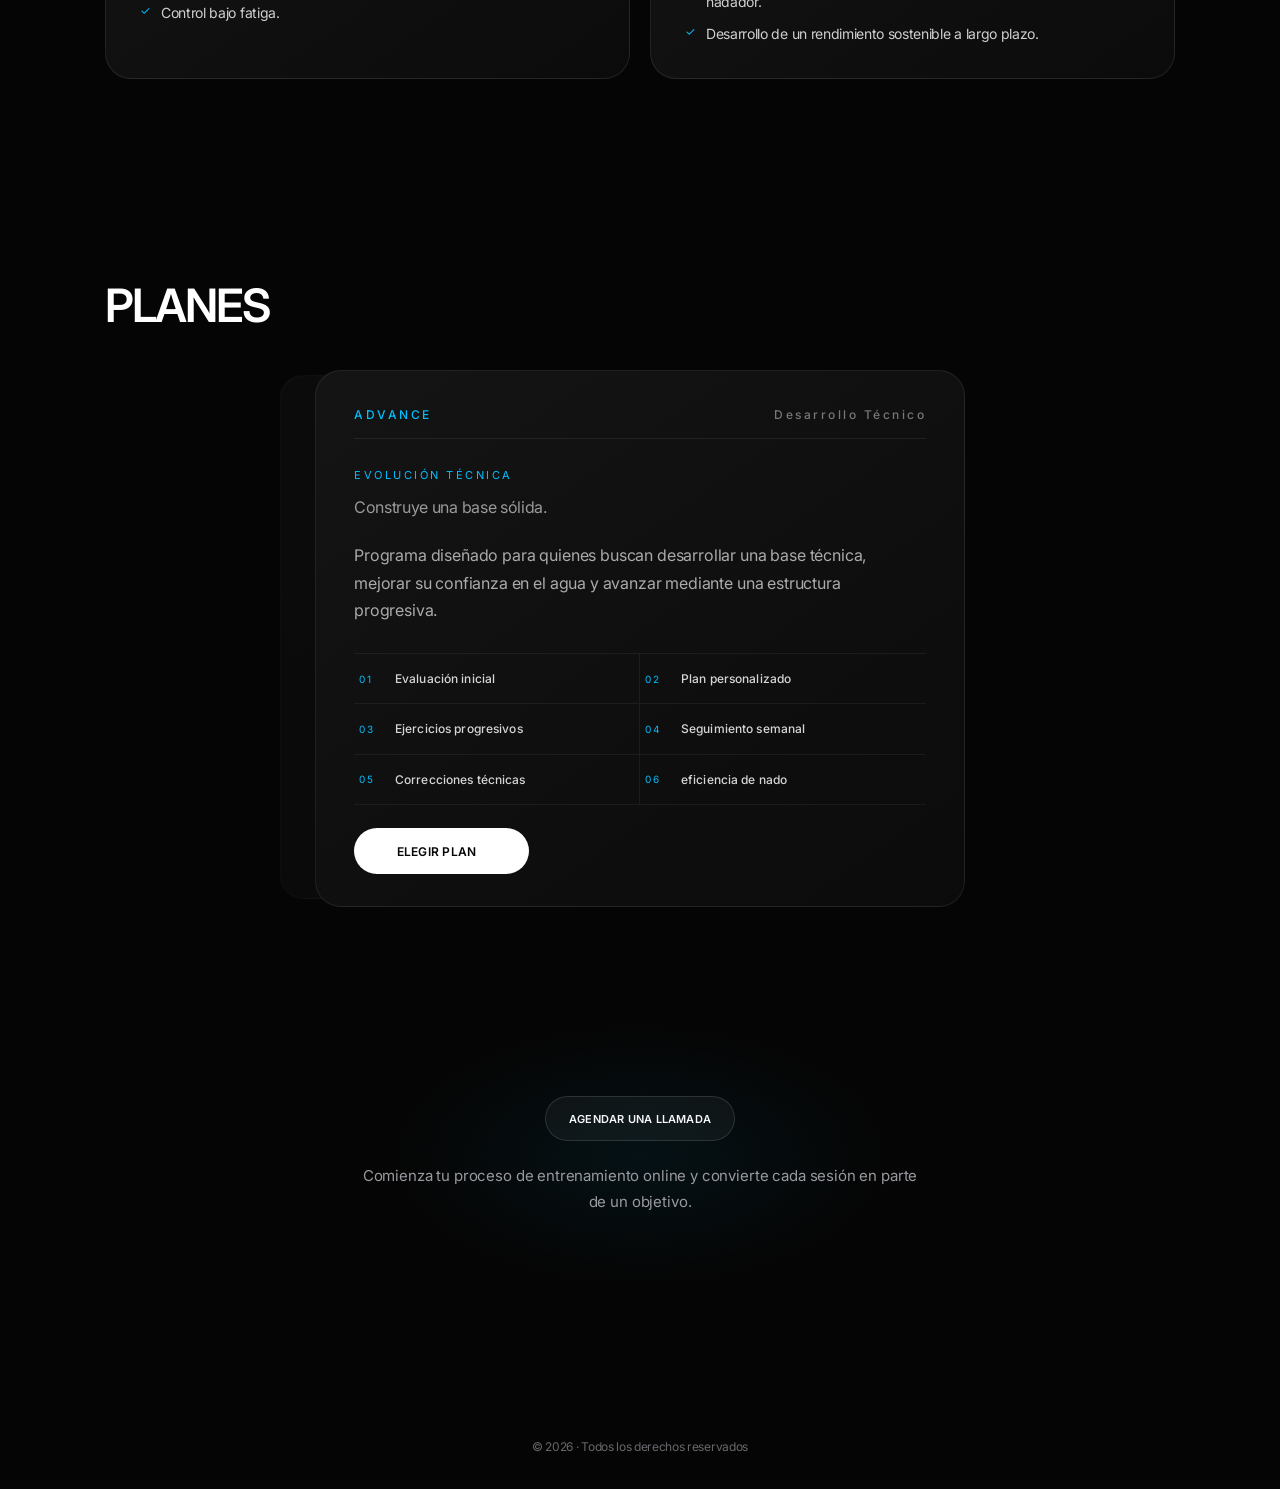
==== commit ad2d90dd: "Update fmt.Println message from 'Hello' to 'Goodbye'" ====
--- a/index.html
+++ b/index.html
@@ -522,10 +522,6 @@
 
     <div class="training-cta-content">
 
-        <p>
-            Comienza tu proceso de entrenamiento online y convierte
-            cada sesión en parte de un objetivo.
-        </p>
 
         <div class="training-cta-buttons">
 
@@ -541,6 +537,10 @@
 
         </div>
 
+        <p>
+            Comienza tu proceso de entrenamiento online y convierte
+            cada sesión en parte de un objetivo.
+        </p>
     </div>
 
 </section>
--- a/css/estilos.css
+++ b/css/estilos.css
@@ -574,64 +574,132 @@
     font-size:12px;
 }
 
-/* =========================================================
-   PROGRAMAS ONLINE
+
+/* =========================================================
+PROGRAMAS ONLINE — CARRUSEL
 ========================================================= */
 
 .comparison-programs{
+    position:relative;
+
     width:100%;
-    max-width:1100px;
+    max-width:650px;
+
+    min-height:620px;
 
     margin:0 auto;
 
-    display:grid;
-
-    grid-template-columns:
-        repeat(2,minmax(0,1fr));
-
-    gap:20px;
-
-    align-items:stretch;
-}
-
-/* =========================================================
-   PROGRAMA
+    display:flex;
+    align-items:center;
+    justify-content:center;
+
+    perspective:1400px;
+}
+
+
+/* =========================================================
+PLAN
 ========================================================= */
 
 .comparison-program{
-    position:relative;
+    position:absolute;
+
+    top:0;
+    left:0;
 
     width:100%;
     min-width:0;
 
-    padding:34px 36px 30px;
+    padding:36px 38px 32px;
 
     display:flex;
     flex-direction:column;
 
-    background:#111;
+    background:
+        linear-gradient(
+            145deg,
+            #141414,
+            #0b0b0b
+        );
 
     border:1px solid rgba(255,255,255,.08);
 
-    border-radius:24px;
+    border-radius:26px;
 
     overflow:hidden;
 
+    opacity:0;
+
+    transform:
+        translateX(70px)
+        scale(.94)
+        rotateY(-12deg);
+
+    pointer-events:none;
+
+    transform-origin:center center;
+
     transition:
-        transform .3s ease,
-        border-color .3s ease,
-        background .3s ease;
-}
-
-.comparison-program:hover{
-    transform:translateY(-3px);
-
-    border-color:
-        rgba(255,255,255,.16);
-}
-
-/* =========================================================
-   PROGRAMA DESTACADO
+        transform .65s cubic-bezier(.22,1,.36,1),
+        opacity .45s ease,
+        border-color .35s ease;
+
+    backface-visibility:hidden;
+}
+
+
+/* =========================================================
+PLAN ACTIVO
+========================================================= */
+
+.comparison-program-active{
+    opacity:1;
+
+    transform:
+        translateX(0)
+        scale(1)
+        rotateY(0);
+
+    pointer-events:auto;
+
+    z-index:3;
+}
+
+
+/* =========================================================
+PLAN ANTERIOR
+========================================================= */
+
+.comparison-program.prev{
+    opacity:.35;
+
+    transform:
+        translateX(-45px)
+        scale(.94)
+        rotateY(10deg);
+
+    z-index:1;
+}
+
+
+/* =========================================================
+PLAN SIGUIENTE
+========================================================= */
+
+.comparison-program.next{
+    opacity:.45;
+
+    transform:
+        translateX(45px)
+        scale(.94)
+        rotateY(-10deg);
+
+    z-index:2;
+}
+
+
+/* =========================================================
+PLAN DESTACADO
 ========================================================= */
 
 .comparison-program-featured{
@@ -646,19 +714,20 @@
         rgba(0,191,255,.22);
 }
 
-/* =========================================================
-   RECOMENDADO
+
+/* =========================================================
+RECOMENDADO
 ========================================================= */
 
 .comparison-program-recommended{
     position:absolute;
 
-    top:22px;
+    top:23px;
     right:30px;
 
     color:var(--blue);
 
-    font-size:10px;
+    font-size:11px;
     font-weight:600;
 
     letter-spacing:2.5px;
@@ -666,8 +735,9 @@
     white-space:nowrap;
 }
 
-/* =========================================================
-   PARTE SUPERIOR
+
+/* =========================================================
+PARTE SUPERIOR
 ========================================================= */
 
 .comparison-program-top{
@@ -676,8 +746,8 @@
     align-items:center;
     justify-content:space-between;
 
-    margin-bottom:28px;
-    padding-bottom:15px;
+    margin-bottom:29px;
+    padding-bottom:16px;
 
     border-bottom:
         1px solid rgba(255,255,255,.07);
@@ -686,7 +756,7 @@
 .comparison-program-top span{
     color:#777;
 
-    font-size:11px;
+    font-size:12px;
     font-weight:500;
 
     letter-spacing:2.5px;
@@ -696,27 +766,33 @@
     color:var(--blue);
 }
 
-/* =========================================================
-   CONTENIDO PRINCIPAL
+
+/* =========================================================
+CONTENIDO
 ========================================================= */
 
 .comparison-program-content{
     display:flex;
     flex-direction:column;
 
-    gap:20px;
-
-    margin-bottom:28px;
-}
+    gap:21px;
+
+    margin-bottom:29px;
+}
+
+
+/* =========================================================
+TÍTULO
+========================================================= */
 
 .comparison-program-heading span{
     display:block;
 
-    margin-bottom:12px;
+    margin-bottom:13px;
 
     color:var(--blue);
 
-    font-size:10px;
+    font-size:11px;
     letter-spacing:2.5px;
 }
 
@@ -725,27 +801,29 @@
 
     color:#f5f5f7;
 
-    font-size:clamp(28px,3vw,38px);
+    font-size:
+        clamp(31px,4vw,40px);
 
     line-height:1;
 
     font-weight:650;
 
-    letter-spacing:-.04em;
+    letter-spacing:-.045em;
 }
 
 .comparison-program-heading p{
-    margin-top:12px;
+    margin-top:13px;
 
     color:#999;
 
-    font-size:15px;
+    font-size:16px;
 
     line-height:1.5;
 }
 
-/* =========================================================
-   DESCRIPCIÓN
+
+/* =========================================================
+DESCRIPCIÓN
 ========================================================= */
 
 .comparison-program-description{
@@ -759,21 +837,23 @@
 
     color:#aaa;
 
-    font-size:15px;
+    font-size:16px;
 
     line-height:1.7;
 
     letter-spacing:-.01em;
 }
 
-/* =========================================================
-   CARACTERÍSTICAS
+
+/* =========================================================
+CARACTERÍSTICAS
 ========================================================= */
 
 .comparison-program-features{
     display:grid;
 
-    grid-template-columns:1fr;
+    grid-template-columns:
+        repeat(2,minmax(0,1fr));
 
     border-top:
         1px solid var(--border-soft);
@@ -785,27 +865,33 @@
 .comparison-program-features > div{
     min-width:0;
 
-    padding:15px 4px;
+    padding:16px 5px;
 
     display:flex;
     align-items:center;
 
-    gap:14px;
+    gap:13px;
 
     border-top:
         1px solid var(--border-soft);
 }
 
-.comparison-program-features > div:first-child{
+.comparison-program-features > div:nth-child(1),
+.comparison-program-features > div:nth-child(2){
     border-top:none;
 }
 
+.comparison-program-features > div:nth-child(odd){
+    border-right:
+        1px solid var(--border-soft);
+}
+
 .comparison-program-features span{
-    min-width:22px;
+    min-width:23px;
 
     color:var(--blue);
 
-    font-size:9px;
+    font-size:10px;
 
     letter-spacing:2px;
 }
@@ -815,20 +901,23 @@
 
     color:#d6d6d8;
 
-    font-size:11px;
+    font-size:12px;
 
     font-weight:500;
 
     line-height:1.45;
 
-    letter-spacing:.02em;
-}
-
-/* =========================================================
-   BOTÓN DEL PROGRAMA
+    letter-spacing:.01em;
+}
+
+
+/* =========================================================
+BOTÓN — ELEGIR PLAN
 ========================================================= */
 
 .comparison-program-button{
+    align-self:flex-start;
+
     display:inline-flex;
 
     align-items:center;
@@ -836,12 +925,12 @@
 
     gap:10px;
 
-    margin-top:22px;
-
-    min-width:165px;
-    height:43px;
-
-    padding:0 20px;
+    margin-top:23px;
+
+    min-width:175px;
+    height:46px;
+
+    padding:0 22px;
 
     color:#050505;
 
@@ -851,7 +940,7 @@
 
     text-decoration:none;
 
-    font-size:11px;
+    font-size:12px;
     font-weight:600;
 
     letter-spacing:.02em;
@@ -876,32 +965,6 @@
 
 .comparison-program-button:hover i{
     transform:translateX(3px);
-}
-
-/* =========================================================
-   FOOTER COMPARATIVA
-========================================================= */
-
-.comparison-footer{
-    width:100%;
-
-    padding:
-        28px 20px 5px;
-
-    text-align:center;
-}
-
-.comparison-footer p{
-    width:100%;
-    max-width:610px;
-
-    margin:0 auto;
-
-    color:#85858a;
-
-    font-size:13px;
-
-    line-height:1.65;
 }
 
 /* =========================================================
@@ -1535,347 +1598,91 @@
 
 @media(max-width:600px){
 
-    .header{
-        padding:
-            17px 20px;
-    }
-
-    .logo{
-        font-size:14px;
-    }
-
-    .logo span{
-        font-size:9px;
-        letter-spacing:3px;
-    }
-
-    nav{
-        max-width:58%;
-
-        gap:12px;
-    }
-
-    nav a{
-        font-size:10px;
-    }
-
-    .hero{
-        min-height:100svh;
-
-        padding:
-            125px 20px 65px;
-    }
-
-    .hero h1{
-        font-size:
-            clamp(38px,10vw,48px);
-    }
-
-    .hero-text{
-        font-size:15px;
-
-        line-height:1.6;
-    }
-
-    .hero-image{
-        width:220px;
-        height:285px;
-
-        margin-top:38px;
-    }
-
-    .buttons{
-        flex-direction:column;
-
-        gap:10px;
-
-        margin-top:28px;
-    }
-
-    .buttons .btn{
+    .comparison-programs{
         width:100%;
-        max-width:300px;
-    }
-
-    section{
-        padding:
-            65px 20px;
-    }
-
-    .section-title h2{
-        font-size:
-            clamp(30px,9vw,40px);
-    }
-
-    .about-content p{
-        font-size:
-            clamp(19px,5.8vw,27px);
-
-        line-height:1.5;
-    }
-
-    .card{
-        min-height:auto;
-
-        padding:
-            27px 23px;
-
-        border-radius:23px;
-    }
-
-    .card h3{
-        font-size:24px;
-    }
-
-    .card p,
-    .card li{
-        font-size:14px;
-    }
-
-    /* PROGRAMAS */
-
-    .comparison-programs{
-        grid-template-columns:1fr;
-
-        gap:12px;
+
+        min-height:650px;
+
+        perspective:1100px;
     }
 
     .comparison-program{
         padding:
-            25px 20px;
+            27px 21px 25px;
 
         border-radius:24px;
     }
 
-    .comparison-program-recommended{
-        top:20px;
-        right:20px;
-
-        font-size:9px;
-
-        letter-spacing:2px;
-    }
-
-    .comparison-program-top{
-        margin-bottom:22px;
-    }
-
-    .comparison-program-content{
-        display:flex;
-
-        flex-direction:column;
-
-        gap:18px;
-
-        margin-bottom:25px;
-
+    .comparison-program-heading h3{
+        font-size:
+            clamp(30px,8.5vw,36px);
+    }
+
+    .comparison-program-heading p{
+        font-size:15px;
+    }
+
+    .comparison-program-description p{
+        font-size:15px;
+
+        line-height:1.68;
+    }
+
+    .comparison-program-features{
+        grid-template-columns:1fr;
+    }
+
+    .comparison-program-features > div,
+    .comparison-program-features > div:nth-child(n){
+        border-right:none;
+
+        border-top:
+            1px solid var(--border-soft);
+    }
+
+    .comparison-program-features > div:first-child{
+        border-top:none;
+    }
+
+    .comparison-program-features strong{
+        font-size:12px;
+    }
+
+    .comparison-program-button{
+        width:100%;
+
+        margin-top:22px;
+    }
+
+}
+
+/* =========================================================
+   MÓVILES PEQUEÑOS
+========================================================= */
+
+@media(max-width:380px){
+
+    .comparison-programs{
+        min-height:670px;
+    }
+
+    .comparison-program{
         padding:
-            5px 0 0;
+            24px 17px 22px;
     }
 
     .comparison-program-heading h3{
-        font-size:32px;
-    }
-
-    .comparison-program-heading p{
-        font-size:14px;
+        font-size:29px;
     }
 
     .comparison-program-description p{
         font-size:14px;
-
-        line-height:1.65;
-    }
-
-    .comparison-program-features{
-        grid-template-columns:1fr;
-    }
-
-    .comparison-program-features > div,
-    .comparison-program-features > div:nth-child(n){
-        border-right:none !important;
-
-        border-top:
-            1px solid var(--border-soft);
-    }
-
-    .comparison-program-features > div:first-child{
-        border-top:none;
-    }
-
-    .comparison-program-features > div{
-        padding:
-            15px 3px;
     }
 
     .comparison-program-features strong{
         font-size:11px;
     }
 
-    .comparison-program-button{
-        width:100%;
-
-        margin-top:21px;
-    }
-
-    .comparison-footer{
-        padding:
-            27px 8px 0;
-    }
-
-    .comparison-footer p{
-        font-size:13px;
-    }
-
-    footer{
-        padding:
-            40px 18px 28px;
-    }
-
-    /* MODALES */
-
-    .about-overlay,
-    .method-overlay{
-        padding:12px;
-    }
-
-    .about-panel,
-    .method-panel{
-        width:100%;
-
-        max-height:92svh;
-
-        padding:
-            28px 18px;
-
-        border-radius:22px;
-    }
-
-    .about-panel h2,
-    .method-panel h2{
-        font-size:
-            clamp(30px,9vw,40px);
-
-        padding-right:40px;
-    }
-
-    .about-panel > p{
-        font-size:15px;
-
-        line-height:1.7;
-    }
-
-    /* TABLA MÉTODO */
-
-    .method-panel .comparison-header,
-    .method-panel .comparison-row{
-        grid-template-columns:
-            1.7fr 1fr 1fr;
-
-        padding-left:12px;
-        padding-right:12px;
-    }
-
-    .method-panel .comparison-row{
-        padding-top:14px;
-        padding-bottom:14px;
-    }
-
-    .method-panel .comparison-row span{
-        font-size:11px;
-        line-height:1.4;
-    }
-
-    .method-panel .comparison-row strong{
-        font-size:10px;
-        line-height:1.35;
-    }
-
-    .method-panel .comparison-plan{
-        font-size:10px;
-    }
-
-    .method-panel .comparison-footer{
-        padding:
-            27px 12px;
-    }
-
-    /* INTRO */
-
-    .intro-circle{
-        width:125px;
-        height:125px;
-    }
-}
-
-/* =========================================================
-   MÓVILES PEQUEÑOS
-========================================================= */
-
-@media(max-width:380px){
-
-    .header{
-        padding:15px;
-    }
-
-    .logo{
-        font-size:13px;
-    }
-
-    nav{
-        max-width:60%;
-        gap:9px;
-    }
-
-    nav a{
-        font-size:9px;
-    }
-
-    section{
-        padding-left:16px;
-        padding-right:16px;
-    }
-
-    .hero{
-        padding-left:16px;
-        padding-right:16px;
-    }
-
-    .hero h1{
-        font-size:34px;
-    }
-
-    .hero-text{
-        font-size:14px;
-    }
-
-    .hero-image{
-        width:205px;
-        height:270px;
-    }
-
-    .comparison-program{
-        padding:
-            23px 17px;
-    }
-
-    .comparison-program-heading h3{
-        font-size:29px;
-    }
-
-    .comparison-program-description p{
-        font-size:13px;
-    }
-
-    .comparison-program-features strong{
-        font-size:10px;
-    }
-
-    .about-panel,
-    .method-panel{
-        padding:
-            25px 15px;
-    }
 }
 
 /* =========================================================
@@ -2189,3 +1996,140 @@
         font-size:13px;
     }
 }
+/* =========================================================
+   CONTROLES DEL CARRUSEL
+========================================================= */
+
+.comparison-programs{
+    position:relative;
+
+    cursor:grab;
+
+    user-select:none;
+    -webkit-user-select:none;
+}
+
+.comparison-programs.is-dragging{
+    cursor:grabbing;
+}
+
+
+
+
+
+.plans-prev{
+    left:-65px;
+}
+
+
+.plans-next{
+    right:-65px;
+}
+
+
+.plans-prev:hover,
+.plans-next:hover{
+
+    background:
+        rgba(0,191,255,.12);
+
+    border-color:
+        rgba(0,191,255,.35);
+}
+
+
+.plans-prev:hover{
+    transform:
+        translate(-2px,-50%);
+}
+
+
+.plans-next:hover{
+    transform:
+        translate(2px,-50%);
+}
+
+
+.plans-prev i,
+.plans-next i{
+
+    font-size:11px;
+
+}
+
+
+/* =========================================================
+TABLET
+========================================================= */
+
+@media(max-width:900px){
+
+    .plans-prev{
+        left:-20px;
+    }
+
+    .plans-next{
+        right:-20px;
+    }
+
+}
+
+
+/* =========================================================
+MÓVIL
+========================================================= */
+
+@media(max-width:600px){
+
+    .comparison-programs{
+
+        cursor:grab;
+
+        touch-action:pan-y;
+
+    }
+
+
+    .plans-prev,
+    .plans-next{
+
+        width:36px;
+        height:36px;
+
+        top:auto;
+        bottom:-55px;
+
+        transform:none;
+
+    }
+
+
+    .plans-prev{
+
+        left:calc(50% - 50px);
+
+    }
+
+
+    .plans-next{
+
+        right:calc(50% - 50px);
+
+    }
+
+
+    .plans-prev:hover,
+    .plans-next:hover{
+
+        transform:none;
+
+    }
+
+}
+.comparison-program-button,
+.comparison-program-button *,
+.plans-prev,
+.plans-next{
+    user-select:none;
+    -webkit-user-select:none;
+}
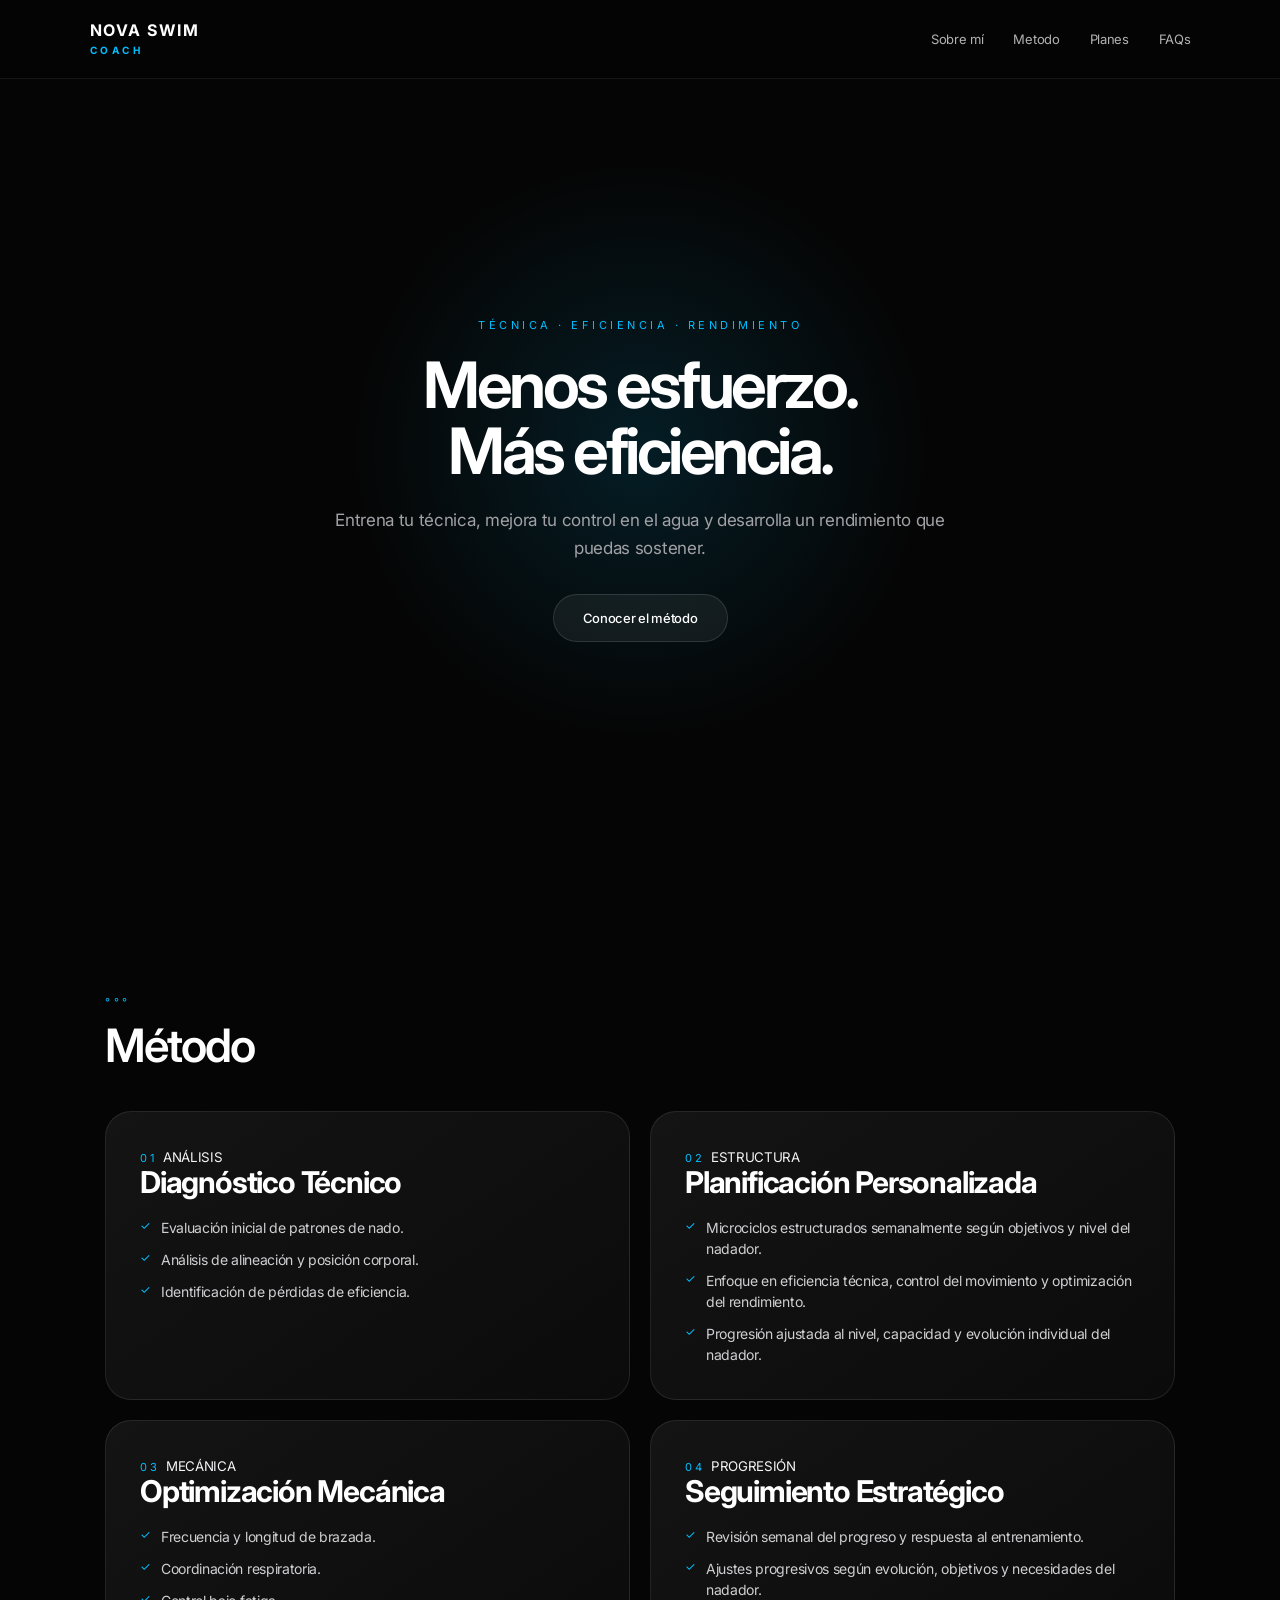
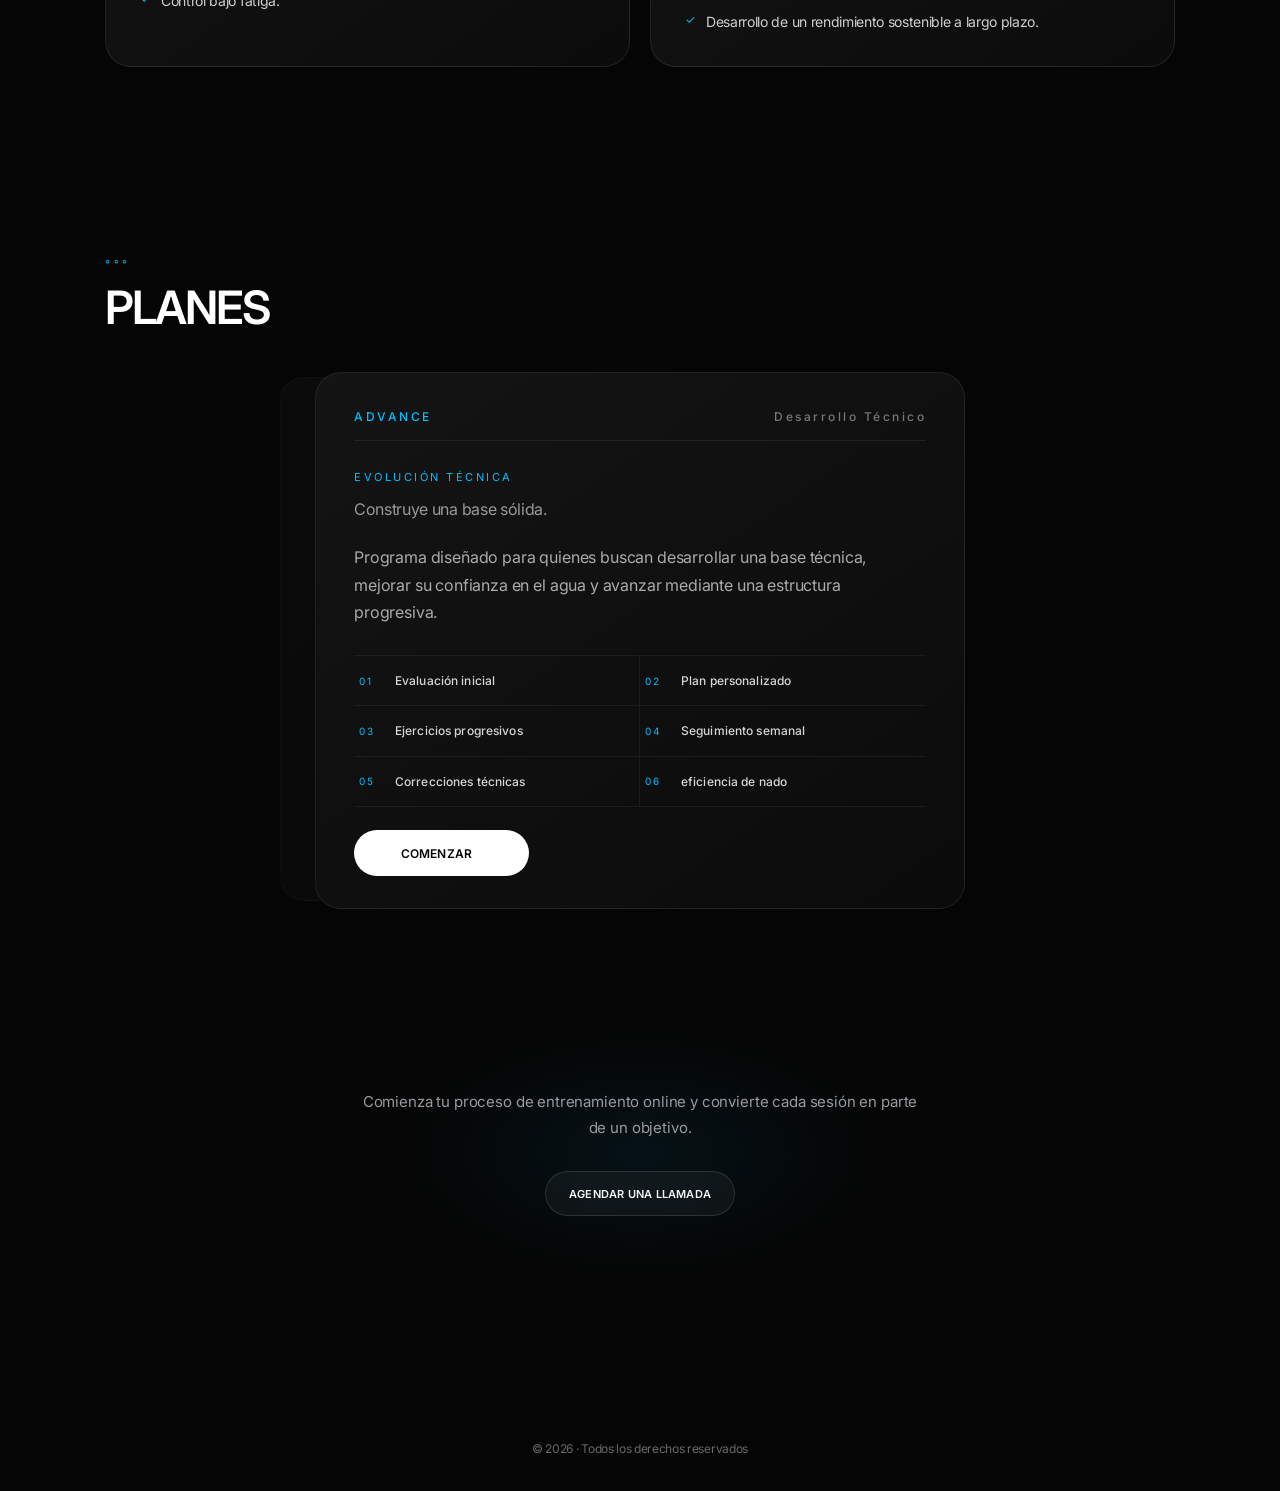
==== commit 557af140: "Update print statement from 'Hello' to 'Goodbye'" ====
--- a/index.html
+++ b/index.html
@@ -73,9 +73,6 @@
         </span>
 
 
-        <h2>
-            
-        </h2>
 
 
         <p>
@@ -112,206 +109,244 @@
 
 
 
-
 <main>
 
 
+<!-- =====================================================
+     HERO
+===================================================== -->
 
 <section class="hero">
 
-
-<div class="hero-content">
-
-
-<p class="tag">
-TÉCNICA · EFICIENCIA · RENDIMIENTO
-</p>
-
-
-
-<h1>
-Menos esfuerzo.
-<br>
-Más eficiencia.
-</h1>
-
-
-
-
-<p class="hero-text">
-Entrena tu técnica, mejora tu control en el agua y desarrolla un rendimiento que puedas sostener.
-</p>
-
-
-
-
-<div class="buttons">
-
-
-<a href="#method" class="btn secondary">
-
-Conocer el método
-
-</a>
-
-
-</div>
-
-
-</div>
-
-
-
+    <div class="hero-content">
+
+        <p class="tag">
+            TÉCNICA · EFICIENCIA · RENDIMIENTO
+        </p>
+
+        <h1>
+            Menos esfuerzo.
+            <br>
+            Más eficiencia.
+        </h1>
+
+        <p class="hero-text">
+            Entrena tu técnica, mejora tu control en el agua y desarrolla
+            un rendimiento que puedas sostener.
+        </p>
+
+        <div class="buttons">
+
+            <a href="#method" class="btn secondary">
+                Conocer el método
+            </a>
+
+        </div>
+
+    </div>
 
 </section>
 
 
-
-
-
-
+<!-- =====================================================
+     MÉTODO
+===================================================== -->
 
 <section id="method" class="method">
 
-
-
-<div class="section-title">
-
-<p>
-
-</p>
-
-
-<h2>
-Método
-</h2>
-
-
-</div>
-
-
-
-
-<div class="cards">
-
-
-
-<article class="card">
-
-<span>
-01
-</span>
-
-
-<h3>
-Diagnóstico Técnico
-</h3>
-
-
-<p>
-<ul>
-    <li>Evaluación inicial de patrones de nado.</li>
-    <li>Análisis de alineación y posición corporal.</li>
-    <li>Identificación de pérdidas de eficiencia.</li>
-</ul>
-</p>
-
-
-</article>
-
-
-
-
-
-<article class="card">
-
-
-<span>
-02
-</span>
-
-
-<h3>
-Planificación Personalizada
-</h3>
-
-
-<p>
-<ul>
-    <li>Microciclos estructurados semanalmente según objetivos y nivel del nadador.</li>
-    <li>Enfoque en eficiencia técnica, control del movimiento y optimización del rendimiento.</li>
-    <li>Progresión ajustada al nivel, capacidad y evolución individual del nadador.</li>
-</ul>
-</p>
-
-
-</article>
-
-
-
-
-
-<article class="card">
-
-
-<span>
-03
-</span>
-
-
-<h3>
-Optimización Mecánica
-</h3>
-
-
-<p>
-<ul>
-    <li>Frecuencia y longitud de brazada.</li>
-    <li>Coordinación respiratoria.</li>
-    <li>Control bajo fatiga.</li>
-</ul>
-</p>
-
-
-</article>
-
-
-
-
-
-<article class="card">
-
-
-<span>
-04
-</span>
-
-
-<h3>
-Seguimiento Estratégico
-</h3>
-
-
-<p>
-<ul>
-    <li>Revisión semanal del progreso y respuesta al entrenamiento.</li>
-    <li>Ajustes progresivos según evolución, objetivos y necesidades del nadador.</li>
-    <li>Desarrollo de un rendimiento sostenible a largo plazo.</li>
-</ul>
-</p>
-
-
-</article>
-
-
-
-</div>
-
+    <div class="section-title">
+
+        <p>°°°</p>
+
+        <h2>
+            Método
+        </h2>
+
+    </div>
+
+
+    <div class="cards">
+
+
+        <!-- 01 -->
+
+        <article class="card">
+
+            <div class="card-top">
+
+                <span>
+                    01
+                </span>
+
+                <small>
+                    ANÁLISIS
+                </small>
+
+            </div>
+
+            <div class="card-content">
+
+                <h3>
+                    Diagnóstico Técnico
+                </h3>
+
+                <ul>
+
+                    <li>
+                        Evaluación inicial de patrones de nado.
+                    </li>
+
+                    <li>
+                        Análisis de alineación y posición corporal.
+                    </li>
+
+                    <li>
+                        Identificación de pérdidas de eficiencia.
+                    </li>
+
+                </ul>
+
+            </div>
+
+        </article>
+
+
+        <!-- 02 -->
+
+        <article class="card">
+
+            <div class="card-top">
+
+                <span>
+                    02
+                </span>
+
+                <small>
+                    ESTRUCTURA
+                </small>
+
+            </div>
+
+            <div class="card-content">
+
+                <h3>
+                    Planificación Personalizada
+                </h3>
+
+                <ul>
+
+                    <li>
+                        Microciclos estructurados semanalmente según objetivos y nivel del nadador.
+                    </li>
+
+                    <li>
+                        Enfoque en eficiencia técnica, control del movimiento y optimización del rendimiento.
+                    </li>
+
+                    <li>
+                        Progresión ajustada al nivel, capacidad y evolución individual del nadador.
+                    </li>
+
+                </ul>
+
+            </div>
+
+        </article>
+
+
+        <!-- 03 -->
+
+        <article class="card">
+
+            <div class="card-top">
+
+                <span>
+                    03
+                </span>
+
+                <small>
+                    MECÁNICA
+                </small>
+
+            </div>
+
+            <div class="card-content">
+
+                <h3>
+                    Optimización Mecánica
+                </h3>
+
+                <ul>
+
+                    <li>
+                        Frecuencia y longitud de brazada.
+                    </li>
+
+                    <li>
+                        Coordinación respiratoria.
+                    </li>
+
+                    <li>
+                        Control bajo fatiga.
+                    </li>
+
+                </ul>
+
+            </div>
+
+        </article>
+
+
+        <!-- 04 -->
+
+        <article class="card">
+
+            <div class="card-top">
+
+                <span>
+                    04
+                </span>
+
+                <small>
+                    PROGRESIÓN
+                </small>
+
+            </div>
+
+            <div class="card-content">
+
+                <h3>
+                    Seguimiento Estratégico
+                </h3>
+
+                <ul>
+
+                    <li>
+                        Revisión semanal del progreso y respuesta al entrenamiento.
+                    </li>
+
+                    <li>
+                        Ajustes progresivos según evolución, objetivos y necesidades del nadador.
+                    </li>
+
+                    <li>
+                        Desarrollo de un rendimiento sostenible a largo plazo.
+                    </li>
+
+                </ul>
+
+            </div>
+
+        </article>
+
+
+    </div>
 
 </section>
 
 
 </main>
+
 
 
 <section id="plans" class="plans">
@@ -324,7 +359,7 @@
 <div class="section-title">
 
 <p>
-
+°°°
 </p>
 
 
@@ -418,7 +453,7 @@
             rel="noopener"
             class="comparison-program-button"
         >
-            ELEGIR PLAN
+            COMENZAR
             <i class="fa-solid fa-arrow-right"></i>
         </a>
 
@@ -506,7 +541,7 @@
             rel="noopener"
             class="comparison-program-button"
         >
-            ELEGIR PLAN
+            COMENZAR
             <i class="fa-solid fa-arrow-right"></i>
         </a>
 
@@ -522,6 +557,10 @@
 
     <div class="training-cta-content">
 
+        <p>
+            Comienza tu proceso de entrenamiento online y convierte
+            cada sesión en parte de un objetivo.
+        </p>
 
         <div class="training-cta-buttons">
 
@@ -537,10 +576,6 @@
 
         </div>
 
-        <p>
-            Comienza tu proceso de entrenamiento online y convierte
-            cada sesión en parte de un objetivo.
-        </p>
     </div>
 
 </section>
@@ -972,71 +1007,6 @@
     );
 
 
-    /* =====================================================
-       BOTÓN SIGUIENTE
-    ===================================================== */
-
-    const nextButton =
-        document.createElement("button");
-
-    nextButton.className =
-        "plans-next";
-
-    nextButton.innerHTML =
-        '<i class="fa-solid fa-chevron-right"></i>';
-
-    nextButton.setAttribute(
-        "aria-label",
-        "Siguiente plan"
-    );
-
-
-    /* =====================================================
-       BOTÓN ANTERIOR
-    ===================================================== */
-
-    const previousButton =
-        document.createElement("button");
-
-    previousButton.className =
-        "plans-prev";
-
-    previousButton.innerHTML =
-        '<i class="fa-solid fa-chevron-left"></i>';
-
-    previousButton.setAttribute(
-        "aria-label",
-        "Plan anterior"
-    );
-
-
-    carousel.appendChild(previousButton);
-    carousel.appendChild(nextButton);
-
-
-    nextButton.addEventListener(
-        "click",
-        function(e){
-
-            e.stopPropagation();
-
-            nextPlan();
-
-        }
-    );
-
-
-    previousButton.addEventListener(
-        "click",
-        function(e){
-
-            e.stopPropagation();
-
-            previousPlan();
-
-        }
-    );
-
 
     /* =====================================================
        INICIALIZAR
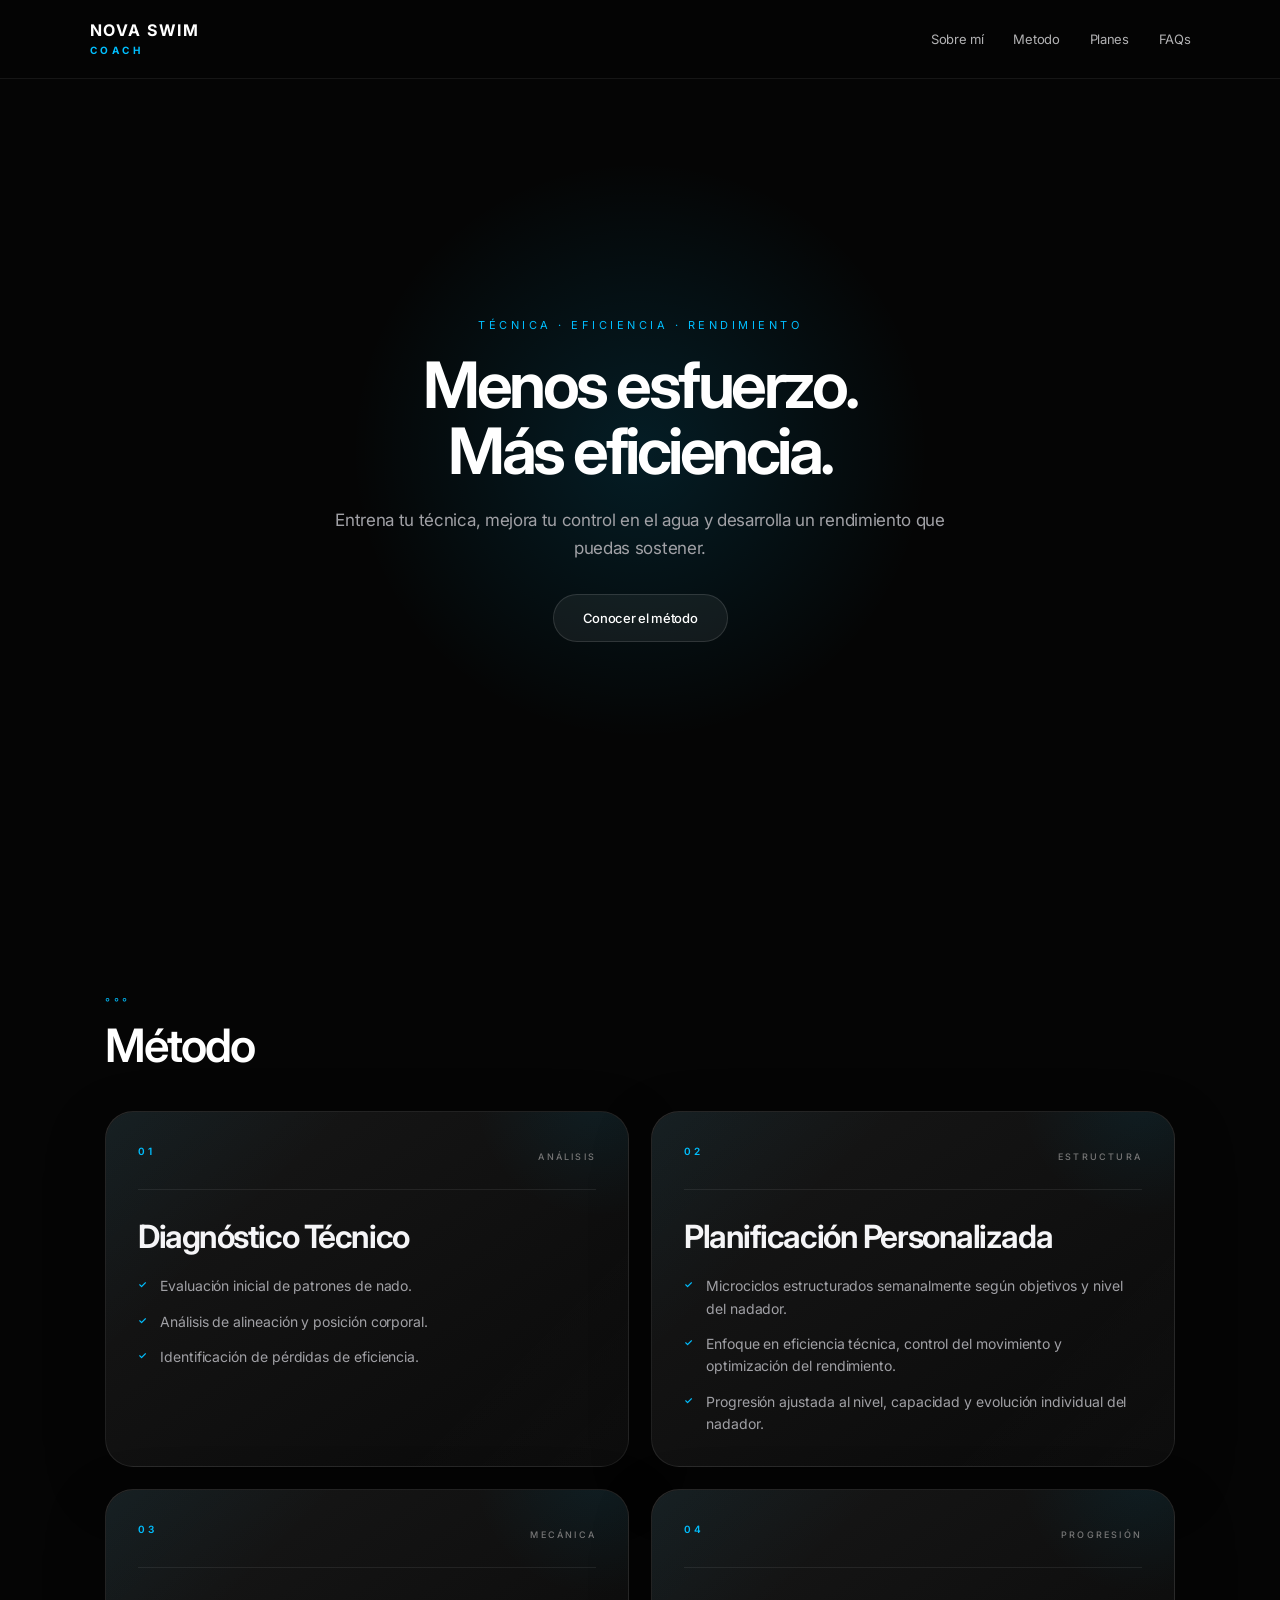
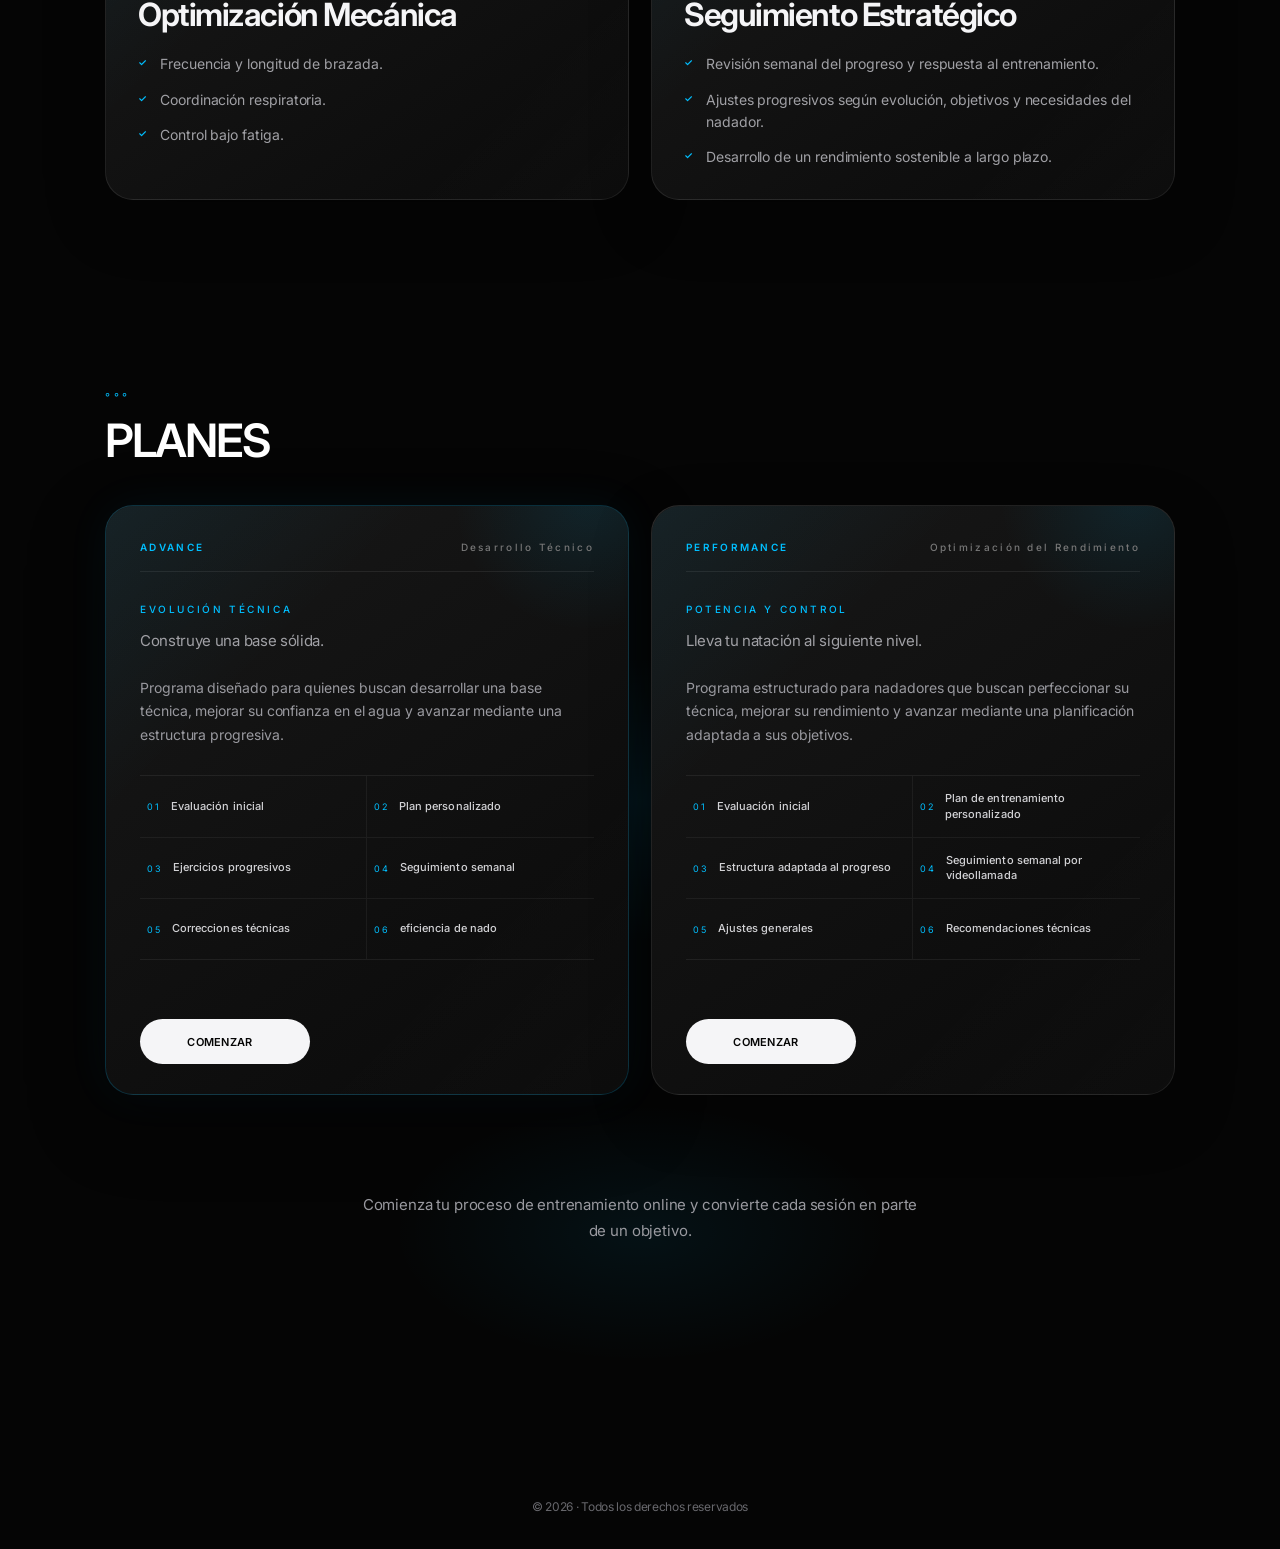
==== commit e0a376fb: "Update index.html" ====
--- a/index.html
+++ b/index.html
@@ -565,14 +565,6 @@
         <div class="training-cta-buttons">
 
 
-            <a
-                href="https://calendly.com/alancoach8"
-                class="training-cta-secondary"
-                target="_blank"
-                rel="noopener noreferrer"
-            >
-                AGENDAR UNA LLAMADA
-            </a>
 
         </div>
 
--- a/css/estilos.css
+++ b/css/estilos.css
@@ -1,76 +1,81 @@
 /* =========================================================
-SCROLLBAR — OCULTA DURANTE LA INTRO
-========================================================= */
-
-body.intro-active{
-    scrollbar-width:none;
-}
-
-body.intro-active::-webkit-scrollbar{
-    width:0;
-    height:0;
-    display:none;
-}
-
-/* =========================================================
-SCROLLBAR — DELGADA Y DISCRETA
-========================================================= */
-
-html{
-    scrollbar-width:thin;
-    scrollbar-color:rgba(255,255,255,.18) transparent;
-}
-
-html::-webkit-scrollbar{
-    width:5px;
-}
-
-html::-webkit-scrollbar-track{
-    background:transparent;
-}
-
-html::-webkit-scrollbar-thumb{
-    background:rgba(255,255,255,.18);
-    border-radius:999px;
-}
-
-html::-webkit-scrollbar-thumb:hover{
-    background:rgba(255,255,255,.32);
-}
-/* =========================================================
-PÁGINA BLOQUEADA CUANDO EL MODAL ESTÁ ABIERTO
-========================================================= */
-
-body.modal-open{
-    overflow:hidden;
-    height:100vh;
-    touch-action:none;
-}
+   SCROLLBAR — OCULTA DURANTE LA INTRO
+========================================================= */
+
+body.intro-active {
+    scrollbar-width: none;
+}
+
+body.intro-active::-webkit-scrollbar {
+    width: 0;
+    height: 0;
+    display: none;
+}
+
+
+/* =========================================================
+   SCROLLBAR — DELGADA Y DISCRETA
+========================================================= */
+
+html {
+    scrollbar-width: thin;
+    scrollbar-color: rgba(255, 255, 255, .18) transparent;
+}
+
+html::-webkit-scrollbar {
+    width: 5px;
+}
+
+html::-webkit-scrollbar-track {
+    background: transparent;
+}
+
+html::-webkit-scrollbar-thumb {
+    background: rgba(255, 255, 255, .18);
+    border-radius: 999px;
+}
+
+html::-webkit-scrollbar-thumb:hover {
+    background: rgba(255, 255, 255, .32);
+}
+
+
+/* =========================================================
+   PÁGINA BLOQUEADA CUANDO EL MODAL ESTÁ ABIERTO
+========================================================= */
+
+body.modal-open {
+    overflow: hidden;
+    height: 100vh;
+    touch-action: none;
+}
+
+
 /* =========================================================
    RESET
 ========================================================= */
 
 *,
 *::before,
-*::after{
-    margin:0;
-    padding:0;
-    box-sizing:border-box;
-}
-
-html{
-    scroll-behavior:smooth;
-    width:100%;
-    overflow-x:hidden;
-}
-
-body{
-    width:100%;
-    min-height:100vh;
-    overflow-x:hidden;
-
-    background:#050505;
-    color:#f5f5f7;
+*::after {
+    margin: 0;
+    padding: 0;
+    box-sizing: border-box;
+}
+
+html {
+    width: 100%;
+    overflow-x: hidden;
+    scroll-behavior: smooth;
+}
+
+body {
+    width: 100%;
+    min-height: 100vh;
+    overflow-x: hidden;
+
+    background: #050505;
+    color: #f5f5f7;
 
     font-family:
         -apple-system,
@@ -82,35 +87,36 @@
         Arial,
         sans-serif;
 
-    letter-spacing:-0.02em;
-    -webkit-font-smoothing:antialiased;
-    text-rendering:optimizeLegibility;
-}
+    letter-spacing: -0.02em;
+    -webkit-font-smoothing: antialiased;
+    text-rendering: optimizeLegibility;
+}
+
 
 /* =========================================================
    VARIABLES
 ========================================================= */
 
-:root{
-
-    --black:#050505;
-    --surface:#0d0d0d;
-    --surface-2:#111111;
-
-    --white:#f5f5f7;
-    --text:#d1d1d6;
-    --muted:#86868b;
-
-    --blue:#00bfff;
-
-    --border:rgba(255,255,255,.09);
-    --border-soft:rgba(255,255,255,.06);
-
-    --radius:26px;
+:root {
+    --black: #050505;
+    --surface: #0d0d0d;
+    --surface-2: #111111;
+
+    --white: #f5f5f7;
+    --text: #d1d1d6;
+    --muted: #86868b;
+
+    --blue: #00bfff;
+
+    --border: rgba(255, 255, 255, .09);
+    --border-soft: rgba(255, 255, 255, .06);
+
+    --radius: 26px;
 
     --transition:
-        .3s cubic-bezier(.22,1,.36,1);
-}
+        .3s cubic-bezier(.22, 1, .36, 1);
+}
+
 
 /* =========================================================
    ELEMENTOS GENERALES
@@ -118,273 +124,276 @@
 
 img,
 video,
-iframe{
-    display:block;
-    max-width:100%;
-}
-
-a{
-    color:inherit;
+iframe {
+    display: block;
+    max-width: 100%;
+}
+
+a {
+    color: inherit;
 }
 
 button,
-a{
-    -webkit-tap-highlight-color:transparent;
-}
-
-button{
-    font:inherit;
-}
+a {
+    -webkit-tap-highlight-color: transparent;
+}
+
+button {
+    font: inherit;
+}
+
 
 /* =========================================================
    HEADER
 ========================================================= */
 
-.header{
-    position:fixed;
-
-    top:0;
-    left:0;
-
-    width:100%;
-
-    padding:22px 7%;
-
-    display:flex;
-    align-items:center;
-    justify-content:space-between;
-
-    z-index:999;
-
-    background:rgba(5,5,5,.68);
-
-    backdrop-filter:blur(22px);
-    -webkit-backdrop-filter:blur(22px);
-
-    border-bottom:1px solid rgba(255,255,255,.07);
-}
-
-.logo{
-    color:white;
-
-    font-size:16px;
-    font-weight:700;
-
-    letter-spacing:1.5px;
-    line-height:1.1;
-
-    white-space:nowrap;
-}
-
-.logo span{
-    display:block;
-
-    margin-top:5px;
-
-    color:var(--blue);
-
-    font-size:10px;
-    letter-spacing:3.5px;
-}
-
-nav{
-    display:flex;
-    align-items:center;
-
-    gap:30px;
-}
-
-nav a{
-    position:relative;
-
-    color:#f5f5f7;
-
-    text-decoration:none;
-
-    font-size:13px;
-
-    opacity:.72;
+.header {
+    position: fixed;
+
+    top: 0;
+    left: 0;
+
+    width: 100%;
+
+    padding: 22px 7%;
+
+    display: flex;
+    align-items: center;
+    justify-content: space-between;
+
+    z-index: 999;
+
+    background: rgba(5, 5, 5, .68);
+
+    backdrop-filter: blur(22px);
+    -webkit-backdrop-filter: blur(22px);
+
+    border-bottom: 1px solid rgba(255, 255, 255, .07);
+}
+
+.logo {
+    color: white;
+
+    font-size: 16px;
+    font-weight: 700;
+
+    letter-spacing: 1.5px;
+    line-height: 1.1;
+
+    white-space: nowrap;
+}
+
+.logo span {
+    display: block;
+
+    margin-top: 5px;
+
+    color: var(--blue);
+
+    font-size: 10px;
+    letter-spacing: 3.5px;
+}
+
+nav {
+    display: flex;
+    align-items: center;
+    gap: 30px;
+}
+
+nav a {
+    position: relative;
+
+    color: #f5f5f7;
+
+    text-decoration: none;
+
+    font-size: 13px;
+
+    opacity: .72;
 
     transition:
         opacity .25s ease,
         color .25s ease;
 }
 
-nav a::after{
-    content:"";
-
-    position:absolute;
-
-    left:0;
-    bottom:-7px;
-
-    width:0;
-    height:1px;
-
-    background:var(--blue);
-
-    transition:width .25s ease;
-}
-
-nav a:hover{
-    color:white;
-    opacity:1;
-}
-
-nav a:hover::after{
-    width:100%;
-}
+nav a::after {
+    content: "";
+
+    position: absolute;
+
+    left: 0;
+    bottom: -7px;
+
+    width: 0;
+    height: 1px;
+
+    background: var(--blue);
+
+    transition: width .25s ease;
+}
+
+nav a:hover {
+    color: white;
+    opacity: 1;
+}
+
+nav a:hover::after {
+    width: 100%;
+}
+
 
 /* =========================================================
    HERO
 ========================================================= */
 
-.hero{
-    position:relative;
-
-    width:100%;
-    min-height:100svh;
-
-    display:flex;
-    align-items:center;
-    justify-content:center;
-
-    text-align:center;
+.hero {
+    position: relative;
+
+    width: 100%;
+    min-height: 100svh;
+
+    display: flex;
+    align-items: center;
+    justify-content: center;
+
+    text-align: center;
 
     padding:
         145px 25px 90px;
 
-    overflow:hidden;
-}
-
-.hero::before{
-    content:"";
-
-    position:absolute;
-
-    width:600px;
-    height:600px;
-
-    top:50%;
-    left:50%;
-
-    transform:translate(-50%,-50%);
+    overflow: hidden;
+}
+
+.hero::before {
+    content: "";
+
+    position: absolute;
+
+    width: 600px;
+    height: 600px;
+
+    top: 50%;
+    left: 50%;
+
+    transform: translate(-50%, -50%);
 
     background:
         radial-gradient(
             circle,
-            rgba(0,191,255,.13),
+            rgba(0, 191, 255, .13),
             transparent 68%
         );
 
-    pointer-events:none;
-}
-
-.hero-content{
-    position:relative;
-
-    width:100%;
-    max-width:760px;
-
-    z-index:1;
-}
-
-.tag{
-    display:inline-block;
-
-    margin-bottom:20px;
-
-    color:var(--blue);
-
-    font-size:11px;
-    letter-spacing:3.5px;
-}
-
-.hero h1{
-    margin-bottom:22px;
-
-    color:white;
-
-    font-size:clamp(42px,5vw,64px);
-
-    font-weight:650;
-
-    line-height:1.03;
-
-    letter-spacing:-.055em;
-}
-
-.hero-text{
-    width:100%;
-    max-width:610px;
-
-    margin:0 auto;
-
-    color:#a1a1a6;
-
-    font-size:17px;
-
-    line-height:1.65;
-}
+    pointer-events: none;
+}
+
+.hero-content {
+    position: relative;
+
+    width: 100%;
+    max-width: 760px;
+
+    z-index: 1;
+}
+
+.tag {
+    display: inline-block;
+
+    margin-bottom: 20px;
+
+    color: var(--blue);
+
+    font-size: 11px;
+    letter-spacing: 3.5px;
+}
+
+.hero h1 {
+    margin-bottom: 22px;
+
+    color: white;
+
+    font-size: clamp(42px, 5vw, 64px);
+
+    font-weight: 650;
+
+    line-height: 1.03;
+
+    letter-spacing: -.055em;
+}
+
+.hero-text {
+    width: 100%;
+    max-width: 610px;
+
+    margin: 0 auto;
+
+    color: #a1a1a6;
+
+    font-size: 17px;
+
+    line-height: 1.65;
+}
+
 
 /* =========================================================
    HERO IMAGE
 ========================================================= */
 
-.hero-image{
-    position:relative;
-
-    width:260px;
-    height:335px;
-
-    margin:45px auto 0;
-}
-
-.hero-image img{
-    width:100%;
-    height:100%;
-
-    object-fit:cover;
+.hero-image {
+    position: relative;
+
+    width: 260px;
+    height: 335px;
+
+    margin: 45px auto 0;
+}
+
+.hero-image img {
+    width: 100%;
+    height: 100%;
+
+    object-fit: cover;
 
     border-radius:
         130px 130px 28px 28px;
 
     box-shadow:
-        0 30px 80px rgba(0,0,0,.55);
-}
-
-/* =========================================================
-   BOTONES
-========================================================= */
-
-.buttons{
-    display:flex;
-
-    align-items:center;
-    justify-content:center;
-
-    gap:12px;
-
-    margin-top:32px;
-}
-
-.btn{
-    display:inline-flex;
-
-    align-items:center;
-    justify-content:center;
-
-    min-width:175px;
-    height:48px;
-
-    padding:0 25px;
-
-    border-radius:50px;
-
-    text-decoration:none;
-
-    font-size:13px;
-    font-weight:500;
+        0 30px 80px rgba(0, 0, 0, .55);
+}
+
+
+/* =========================================================
+   BOTONES GENERALES
+========================================================= */
+
+.buttons {
+    display: flex;
+
+    align-items: center;
+    justify-content: center;
+
+    gap: 12px;
+
+    margin-top: 32px;
+}
+
+.btn {
+    display: inline-flex;
+
+    align-items: center;
+    justify-content: center;
+
+    min-width: 175px;
+    height: 48px;
+
+    padding: 0 25px;
+
+    border-radius: 50px;
+
+    text-decoration: none;
+
+    font-size: 13px;
+    font-weight: 500;
 
     transition:
         transform .25s ease,
@@ -392,98 +401,101 @@
         border-color .25s ease;
 }
 
-.btn:hover{
-    transform:translateY(-2px);
-}
-
-.primary{
-    background:white;
-    color:#050505;
-}
-
-.secondary{
-    background:rgba(255,255,255,.06);
-
-    color:white;
-
-    border:1px solid rgba(255,255,255,.12);
-}
+.btn:hover {
+    transform: translateY(-2px);
+}
+
+.primary {
+    background: white;
+    color: #050505;
+}
+
+.secondary {
+    background: rgba(255, 255, 255, .06);
+
+    color: white;
+
+    border: 1px solid rgba(255, 255, 255, .12);
+}
+
 
 /* =========================================================
    SECCIONES
 ========================================================= */
 
-section{
-    width:100%;
-    max-width:1150px;
-
-    margin:0 auto;
+section {
+    width: 100%;
+    max-width: 1150px;
+
+    margin: 0 auto;
 
     padding:
         95px 40px;
 }
 
-.section-title p{
-    color:var(--blue);
-
-    font-size:11px;
-    letter-spacing:3.5px;
-}
-
-.section-title h2{
-    margin-top:12px;
-    margin-bottom:40px;
-
-    color:white;
-
-    font-size:clamp(32px,4vw,46px);
-
-    font-weight:600;
-
-    line-height:1.08;
-
-    letter-spacing:-.045em;
-}
+.section-title p {
+    color: var(--blue);
+
+    font-size: 11px;
+    letter-spacing: 3.5px;
+}
+
+.section-title h2 {
+    margin-top: 12px;
+    margin-bottom: 40px;
+
+    color: white;
+
+    font-size: clamp(32px, 4vw, 46px);
+
+    font-weight: 600;
+
+    line-height: 1.08;
+
+    letter-spacing: -.045em;
+}
+
 
 /* =========================================================
    SOBRE MÍ
 ========================================================= */
 
-.about-content p{
-    max-width:820px;
-
-    color:#d1d1d6;
-
-    font-size:clamp(20px,2.5vw,29px);
-
-    line-height:1.48;
-
-    letter-spacing:-.03em;
-}
+.about-content p {
+    max-width: 820px;
+
+    color: #d1d1d6;
+
+    font-size: clamp(20px, 2.5vw, 29px);
+
+    line-height: 1.48;
+
+    letter-spacing: -.03em;
+}
+
 
 /* =========================================================
    MÉTODO
 ========================================================= */
 
-.cards{
-    display:grid;
+.cards {
+    display: grid;
 
     grid-template-columns:
-        repeat(2,minmax(0,1fr));
-
-    gap:20px;
-
-    width:100%;
-}
-
-.card{
-    min-width:0;
-    min-height:245px;
-
-    padding:34px;
-
-    display:flex;
-    flex-direction:column;
+        repeat(2, minmax(0, 1fr));
+
+    gap: 20px;
+
+    width: 100%;
+}
+
+.card {
+    min-width: 0;
+    min-height: 245px;
+
+    padding: 34px;
+
+    display: flex;
+    flex-direction: column;
 
     background:
         linear-gradient(
@@ -492,217 +504,291 @@
             #0b0b0b
         );
 
-    border:1px solid var(--border);
-    border-radius:var(--radius);
+    border: 1px solid var(--border);
+    border-radius: var(--radius);
 
     transition:
         transform .3s ease,
         border-color .3s ease;
 }
 
-.card:hover{
-    transform:translateY(-5px);
+.card:hover {
+    transform: translateY(-5px);
 
     border-color:
-        rgba(0,191,255,.38);
-}
-
-.card span{
-    margin-bottom:14px;
-
-    color:var(--blue);
-
-    font-size:11px;
-    letter-spacing:3px;
-}
-
-.card h3{
-    margin-bottom:18px;
-
-    color:white;
-
-    font-size:clamp(22px,2.5vw,30px);
-
-    line-height:1.1;
-
-    letter-spacing:-.04em;
-}
-
-.card p{
-    max-width:430px;
-
-    color:#9d9da2;
-
-    font-size:15px;
-
-    line-height:1.65;
-}
-
-.card ul{
-    display:flex;
-    flex-direction:column;
-
-    gap:11px;
-
-    margin-top:5px;
-
-    list-style:none;
-}
-
-.card li{
-    position:relative;
-
-    padding-left:21px;
-
-    color:#cfcfd2;
-
-    font-size:14px;
-
-    line-height:1.5;
-}
-
-.card li::before{
-    content:"✓";
-
-    position:absolute;
-
-    left:0;
-    top:0;
-
-    color:var(--blue);
-
-    font-size:12px;
-}
-
-
-/* =========================================================
-PROGRAMAS ONLINE — CARRUSEL
-========================================================= */
-
-.comparison-programs{
-    position:relative;
-
-    width:100%;
-    max-width:650px;
-
-    min-height:620px;
-
-    margin:0 auto;
-
-    display:flex;
-    align-items:center;
-    justify-content:center;
-
-    perspective:1400px;
-}
-
-
-/* =========================================================
-PLAN
-========================================================= */
-
-.comparison-program{
-    position:absolute;
-
-    top:0;
-    left:0;
-
-    width:100%;
-    min-width:0;
-
-    padding:36px 38px 32px;
-
-    display:flex;
-    flex-direction:column;
+        rgba(0, 191, 255, .38);
+}
+
+.card span {
+    margin-bottom: 14px;
+
+    color: var(--blue);
+
+    font-size: 11px;
+    letter-spacing: 3px;
+}
+
+.card h3 {
+    margin-bottom: 18px;
+
+    color: white;
+
+    font-size: clamp(22px, 2.5vw, 30px);
+
+    line-height: 1.1;
+
+    letter-spacing: -.04em;
+}
+
+.card p {
+    max-width: 430px;
+
+    color: #9d9da2;
+
+    font-size: 15px;
+
+    line-height: 1.65;
+}
+
+.card ul {
+    display: flex;
+    flex-direction: column;
+
+    gap: 11px;
+
+    margin-top: 5px;
+
+    list-style: none;
+}
+
+.card li {
+    position: relative;
+
+    padding-left: 21px;
+
+    color: #cfcfd2;
+
+    font-size: 14px;
+
+    line-height: 1.5;
+}
+
+.card li::before {
+    content: "✓";
+
+    position: absolute;
+
+    left: 0;
+    top: 0;
+
+    color: var(--blue);
+
+    font-size: 12px;
+}
+
+
+/* =========================================================
+   PLANES — CONTENEDOR
+========================================================= */
+
+.comparison-programs {
+    position: relative;
+
+    width: 100%;
+    max-width: 1080px;
+
+    margin: 0 auto;
+
+    display: grid;
+
+    grid-template-columns:
+        repeat(2, minmax(0, 1fr));
+
+    gap: 22px;
+
+    align-items: stretch;
+
+    cursor: grab;
+
+    user-select: none;
+    -webkit-user-select: none;
+}
+
+.comparison-programs.is-dragging {
+    cursor: grabbing;
+}
+
+
+/* =========================================================
+   LUZ AMBIENTAL
+========================================================= */
+
+.comparison-programs::before {
+    content: "";
+
+    position: absolute;
+
+    width: 650px;
+    height: 300px;
+
+    top: 50%;
+    left: 50%;
+
+    transform:
+        translate(-50%, -50%);
+
+    background:
+        radial-gradient(
+            ellipse,
+            rgba(0, 191, 255, .075),
+            transparent 68%
+        );
+
+    pointer-events: none;
+
+    z-index: 0;
+}
+
+
+/* =========================================================
+   PLAN
+========================================================= */
+
+.comparison-program {
+    position: relative;
+
+    width: 100%;
+    min-width: 0;
+    min-height: 590px;
+
+    padding:
+        34px 34px 30px;
+
+    display: flex;
+    flex-direction: column;
 
     background:
         linear-gradient(
             145deg,
-            #141414,
-            #0b0b0b
+            rgba(24, 24, 24, .98),
+            rgba(10, 10, 10, .98)
         );
 
-    border:1px solid rgba(255,255,255,.08);
-
-    border-radius:26px;
-
-    overflow:hidden;
-
-    opacity:0;
-
-    transform:
-        translateX(70px)
-        scale(.94)
-        rotateY(-12deg);
-
-    pointer-events:none;
-
-    transform-origin:center center;
+    border:
+        1px solid rgba(255, 255, 255, .085);
+
+    border-radius: 28px;
+
+    overflow: hidden;
+
+    opacity: 1;
+
+    transform: none;
+
+    pointer-events: auto;
+
+    z-index: 1;
+
+    box-shadow:
+        0 20px 60px rgba(0, 0, 0, .28);
 
     transition:
-        transform .65s cubic-bezier(.22,1,.36,1),
-        opacity .45s ease,
-        border-color .35s ease;
-
-    backface-visibility:hidden;
-}
-
-
-/* =========================================================
-PLAN ACTIVO
-========================================================= */
-
-.comparison-program-active{
-    opacity:1;
-
-    transform:
-        translateX(0)
-        scale(1)
-        rotateY(0);
-
-    pointer-events:auto;
-
-    z-index:3;
-}
-
-
-/* =========================================================
-PLAN ANTERIOR
-========================================================= */
-
-.comparison-program.prev{
-    opacity:.35;
-
-    transform:
-        translateX(-45px)
-        scale(.94)
-        rotateY(10deg);
-
-    z-index:1;
-}
-
-
-/* =========================================================
-PLAN SIGUIENTE
-========================================================= */
-
-.comparison-program.next{
-    opacity:.45;
-
-    transform:
-        translateX(45px)
-        scale(.94)
-        rotateY(-10deg);
-
-    z-index:2;
-}
-
-
-/* =========================================================
-PLAN DESTACADO
-========================================================= */
-
-.comparison-program-featured{
+        transform .35s cubic-bezier(.22, 1, .36, 1),
+        border-color .35s ease,
+        box-shadow .35s ease;
+}
+
+
+/* =========================================================
+   LUZ INTERIOR DEL PLAN
+========================================================= */
+
+.comparison-program::before {
+    content: "";
+
+    position: absolute;
+
+    width: 280px;
+    height: 280px;
+
+    top: -150px;
+    right: -100px;
+
+    background:
+        radial-gradient(
+            circle,
+            rgba(0, 191, 255, .10),
+            transparent 68%
+        );
+
+    pointer-events: none;
+}
+
+
+/* =========================================================
+   BORDE LUMINOSO SUTIL
+========================================================= */
+
+.comparison-program::after {
+    content: "";
+
+    position: absolute;
+
+    inset: 0;
+
+    border-radius: inherit;
+
+    background:
+        linear-gradient(
+            135deg,
+            rgba(0, 191, 255, .10),
+            transparent 28%,
+            transparent 70%,
+            rgba(255, 255, 255, .025)
+        );
+
+    pointer-events: none;
+
+    opacity: .65;
+}
+
+
+/* =========================================================
+   PLAN DESTACADO
+========================================================= */
+
+.comparison-program-active {
+    border-color:
+        rgba(0, 191, 255, .20);
+
+    box-shadow:
+        0 25px 75px rgba(0, 0, 0, .34),
+        0 0 45px rgba(0, 191, 255, .055);
+}
+
+
+/* =========================================================
+   PLANES PREV / NEXT
+   Compatibilidad con JS anterior
+========================================================= */
+
+.comparison-program.prev,
+.comparison-program.next {
+    opacity: 1;
+
+    transform: none;
+
+    pointer-events: auto;
+
+    z-index: 1;
+}
+
+
+/* =========================================================
+   PLAN DESTACADO
+========================================================= */
+
+.comparison-program-featured {
     background:
         linear-gradient(
             145deg,
@@ -711,364 +797,486 @@
         );
 
     border-color:
-        rgba(0,191,255,.22);
-}
-
-
-/* =========================================================
-RECOMENDADO
-========================================================= */
-
-.comparison-program-recommended{
-    position:absolute;
-
-    top:23px;
-    right:30px;
-
-    color:var(--blue);
-
-    font-size:11px;
-    font-weight:600;
-
-    letter-spacing:2.5px;
-
-    white-space:nowrap;
-}
-
-
-/* =========================================================
-PARTE SUPERIOR
-========================================================= */
-
-.comparison-program-top{
-    display:flex;
-
-    align-items:center;
-    justify-content:space-between;
-
-    margin-bottom:29px;
-    padding-bottom:16px;
+        rgba(0, 191, 255, .22);
+}
+
+
+/* =========================================================
+   RECOMENDADO
+========================================================= */
+
+.comparison-program-recommended {
+    position: absolute;
+
+    top: 23px;
+    right: 30px;
+
+    color: var(--blue);
+
+    font-size: 11px;
+    font-weight: 600;
+
+    letter-spacing: 2.5px;
+
+    white-space: nowrap;
+
+    z-index: 4;
+}
+
+
+/* =========================================================
+   PARTE SUPERIOR DEL PLAN
+========================================================= */
+
+.comparison-program-top {
+    position: relative;
+
+    z-index: 2;
+
+    display: flex;
+
+    align-items: center;
+    justify-content: space-between;
+
+    gap: 20px;
+
+    margin-bottom: 31px;
+
+    padding-bottom: 17px;
 
     border-bottom:
-        1px solid rgba(255,255,255,.07);
-}
-
-.comparison-program-top span{
-    color:#777;
-
-    font-size:12px;
-    font-weight:500;
-
-    letter-spacing:2.5px;
-}
-
-.comparison-program-top span:first-child{
-    color:var(--blue);
-}
-
-
-/* =========================================================
-CONTENIDO
-========================================================= */
-
-.comparison-program-content{
-    display:flex;
-    flex-direction:column;
-
-    gap:21px;
-
-    margin-bottom:29px;
-}
-
-
-/* =========================================================
-TÍTULO
-========================================================= */
-
-.comparison-program-heading span{
-    display:block;
-
-    margin-bottom:13px;
-
-    color:var(--blue);
-
-    font-size:11px;
-    letter-spacing:2.5px;
-}
-
-.comparison-program-heading h3{
-    margin:0;
-
-    color:#f5f5f7;
+        1px solid rgba(255, 255, 255, .075);
+}
+
+.comparison-program-top span {
+    color: #777;
+
+    font-size: 10px;
+    font-weight: 500;
+
+    letter-spacing: 2.3px;
+
+    line-height: 1.4;
+}
+
+.comparison-program-top span:first-child {
+    color: var(--blue);
+
+    font-weight: 600;
+}
+
+
+/* =========================================================
+   CONTENIDO DEL PLAN
+========================================================= */
+
+.comparison-program-content {
+    position: relative;
+
+    z-index: 2;
+
+    display: flex;
+    flex-direction: column;
+
+    gap: 22px;
+
+    margin-bottom: 28px;
+}
+
+
+/* =========================================================
+   TÍTULO DEL PLAN
+========================================================= */
+
+.comparison-program-heading span {
+    display: block;
+
+    margin-bottom: 13px;
+
+    color: var(--blue);
+
+    font-size: 10px;
+
+    font-weight: 500;
+
+    letter-spacing: 2.6px;
+}
+
+.comparison-program-heading h3 {
+    margin: 0;
+
+    color: #f5f5f7;
 
     font-size:
-        clamp(31px,4vw,40px);
-
-    line-height:1;
-
-    font-weight:650;
-
-    letter-spacing:-.045em;
-}
-
-.comparison-program-heading p{
-    margin-top:13px;
-
-    color:#999;
-
-    font-size:16px;
-
-    line-height:1.5;
-}
-
-
-/* =========================================================
-DESCRIPCIÓN
-========================================================= */
-
-.comparison-program-description{
-    padding-top:2px;
-}
-
-.comparison-program-description p{
-    max-width:520px;
-
-    margin:0;
-
-    color:#aaa;
-
-    font-size:16px;
-
-    line-height:1.7;
-
-    letter-spacing:-.01em;
-}
-
-
-/* =========================================================
-CARACTERÍSTICAS
-========================================================= */
-
-.comparison-program-features{
-    display:grid;
+        clamp(29px, 3vw, 38px);
+
+    line-height: 1.02;
+
+    font-weight: 650;
+
+    letter-spacing: -.05em;
+}
+
+.comparison-program-heading p {
+    margin-top: 14px;
+
+    color: #a0a0a5;
+
+    font-size: 15px;
+
+    line-height: 1.55;
+}
+
+
+/* =========================================================
+   DESCRIPCIÓN
+========================================================= */
+
+.comparison-program-description {
+    padding-top: 1px;
+}
+
+.comparison-program-description p {
+    max-width: 490px;
+
+    margin: 0;
+
+    color: #99999f;
+
+    font-size: 14px;
+
+    line-height: 1.7;
+
+    letter-spacing: -.005em;
+}
+
+
+/* =========================================================
+   CARACTERÍSTICAS
+========================================================= */
+
+.comparison-program-features {
+    position: relative;
+
+    z-index: 2;
+
+    display: grid;
 
     grid-template-columns:
-        repeat(2,minmax(0,1fr));
+        repeat(2, minmax(0, 1fr));
 
     border-top:
-        1px solid var(--border-soft);
+        1px solid rgba(255, 255, 255, .065);
 
     border-bottom:
-        1px solid var(--border-soft);
-}
-
-.comparison-program-features > div{
-    min-width:0;
-
-    padding:16px 5px;
-
-    display:flex;
-    align-items:center;
-
-    gap:13px;
+        1px solid rgba(255, 255, 255, .065);
+}
+
+.comparison-program-features > div {
+    min-width: 0;
+    min-height: 61px;
+
+    padding: 14px 7px;
+
+    display: flex;
+
+    align-items: center;
+
+    gap: 11px;
 
     border-top:
-        1px solid var(--border-soft);
+        1px solid rgba(255, 255, 255, .055);
 }
 
 .comparison-program-features > div:nth-child(1),
-.comparison-program-features > div:nth-child(2){
-    border-top:none;
-}
-
-.comparison-program-features > div:nth-child(odd){
+.comparison-program-features > div:nth-child(2) {
+    border-top: none;
+}
+
+.comparison-program-features > div:nth-child(odd) {
     border-right:
-        1px solid var(--border-soft);
-}
-
-.comparison-program-features span{
-    min-width:23px;
-
-    color:var(--blue);
-
-    font-size:10px;
-
-    letter-spacing:2px;
-}
-
-.comparison-program-features strong{
-    display:block;
-
-    color:#d6d6d8;
-
-    font-size:12px;
-
-    font-weight:500;
-
-    line-height:1.45;
-
-    letter-spacing:.01em;
-}
-
-
-/* =========================================================
-BOTÓN — ELEGIR PLAN
-========================================================= */
-
-.comparison-program-button{
-    align-self:flex-start;
-
-    display:inline-flex;
-
-    align-items:center;
-    justify-content:center;
-
-    gap:10px;
-
-    margin-top:23px;
-
-    min-width:175px;
-    height:46px;
-
-    padding:0 22px;
-
-    color:#050505;
-
-    background:white;
-
-    border-radius:50px;
-
-    text-decoration:none;
-
-    font-size:12px;
-    font-weight:600;
-
-    letter-spacing:.02em;
+        1px solid rgba(255, 255, 255, .055);
+}
+
+.comparison-program-features span {
+    flex: 0 0 auto;
+
+    color: var(--blue);
+
+    font-size: 9px;
+
+    letter-spacing: 1.5px;
+}
+
+.comparison-program-features strong {
+    display: block;
+
+    color: #d2d2d5;
+
+    font-size: 11px;
+
+    font-weight: 500;
+
+    line-height: 1.4;
+
+    letter-spacing: .005em;
+}
+
+
+/* =========================================================
+   BOTÓN — ELEGIR PLAN
+========================================================= */
+
+.comparison-program-button {
+    position: relative;
+
+    z-index: 3;
+
+    align-self: flex-start;
+
+    display: inline-flex;
+
+    align-items: center;
+    justify-content: center;
+
+    gap: 10px;
+
+    margin-top: auto;
+
+    min-width: 170px;
+    height: 45px;
+
+    padding:
+        0 22px;
+
+    color: #050505;
+
+    background: #f5f5f7;
+
+    border-radius: 50px;
+
+    text-decoration: none;
+
+    font-size: 11px;
+
+    font-weight: 600;
+
+    letter-spacing: .03em;
+
+    user-select: none;
+    -webkit-user-select: none;
 
     transition:
         transform .25s ease,
-        background .25s ease;
-}
-
-.comparison-program-button i{
-    font-size:10px;
+        background .25s ease,
+        box-shadow .25s ease;
+}
+
+.comparison-program-button i {
+    font-size: 9px;
 
     transition:
         transform .25s ease;
 }
 
-.comparison-program-button:hover{
-    transform:translateY(-2px);
-
-    background:#e8e8e8;
-}
-
-.comparison-program-button:hover i{
-    transform:translateX(3px);
-}
+.comparison-program-button:hover {
+    transform:
+        translateY(-2px);
+
+    background: #ffffff;
+
+    box-shadow:
+        0 8px 25px rgba(0, 0, 0, .25);
+}
+
+.comparison-program-button:hover i {
+    transform:
+        translateX(3px);
+}
+
+
+/* =========================================================
+   CONTROLES DEL CARRUSEL
+   Compatibilidad con controles existentes
+========================================================= */
+
+.plans-prev,
+.plans-next {
+    position: absolute;
+
+    top: 50%;
+
+    width: 42px;
+    height: 42px;
+
+    display: flex;
+
+    align-items: center;
+    justify-content: center;
+
+    border:
+        1px solid rgba(255, 255, 255, .10);
+
+    border-radius: 50%;
+
+    background:
+        rgba(255, 255, 255, .045);
+
+    color: white;
+
+    cursor: pointer;
+
+    z-index: 10;
+
+    transform:
+        translateY(-50%);
+
+    transition:
+        transform .25s ease,
+        background .25s ease,
+        border-color .25s ease;
+}
+
+.plans-prev {
+    left: -65px;
+}
+
+.plans-next {
+    right: -65px;
+}
+
+.plans-prev i,
+.plans-next i {
+    font-size: 11px;
+}
+
+.plans-prev:hover,
+.plans-next:hover {
+    background:
+        rgba(0, 191, 255, .12);
+
+    border-color:
+        rgba(0, 191, 255, .35);
+}
+
+.plans-prev:hover {
+    transform:
+        translate(-2px, -50%);
+}
+
+.plans-next:hover {
+    transform:
+        translate(2px, -50%);
+}
+
 
 /* =========================================================
    FOOTER
 ========================================================= */
 
-footer{
-    width:100%;
+footer {
+    width: 100%;
 
     padding:
         50px 20px 35px;
 
-    text-align:center;
-
-    color:#68686d;
-
-    font-size:12px;
-
-    background:transparent;
-}
-
-footer p{
-    color:#68686d;
-
-    line-height:1.6;
-}
+    text-align: center;
+
+    color: #68686d;
+
+    font-size: 12px;
+
+    background: transparent;
+}
+
+footer p {
+    color: #68686d;
+
+    line-height: 1.6;
+}
+
 
 /* =========================================================
    MODALES
 ========================================================= */
 
 .about-overlay,
-.method-overlay{
-    position:fixed;
-
-    inset:0;
-
-    width:100%;
-    height:100%;
-    min-height:100svh;
-
-    display:flex;
-
-    align-items:center;
-    justify-content:center;
-
-    padding:25px;
+.method-overlay {
+    position: fixed;
+
+    inset: 0;
+
+    width: 100%;
+    height: 100%;
+    min-height: 100svh;
+
+    display: flex;
+
+    align-items: center;
+    justify-content: center;
+
+    padding: 25px;
 
     background:
-        rgba(0,0,0,.72);
-
-    backdrop-filter:blur(16px);
-    -webkit-backdrop-filter:blur(16px);
-
-    opacity:0;
-    visibility:hidden;
-
-    pointer-events:none;
+        rgba(0, 0, 0, .72);
+
+    backdrop-filter: blur(16px);
+    -webkit-backdrop-filter: blur(16px);
+
+    opacity: 0;
+    visibility: hidden;
+
+    pointer-events: none;
 
     transition:
         opacity .3s ease,
         visibility .3s ease;
 
-    z-index:999998;
+    z-index: 999998;
 }
 
 .about-overlay.active,
-.method-overlay.active{
-    opacity:1;
-    visibility:visible;
-
-    pointer-events:auto;
-}
+.method-overlay.active {
+    opacity: 1;
+
+    visibility: visible;
+
+    pointer-events: auto;
+}
+
 
 /* =========================================================
    PANEL
 ========================================================= */
 
 .about-panel,
-.method-panel{
-    position:relative;
-
-    width:min(900px,calc(100vw - 50px));
-
-    max-height:90svh;
-
-    overflow-y:auto;
-
-    padding:48px;
-
-    background:#111111;
-
-    border:1px solid rgba(255,255,255,.09);
-
-    border-radius:27px;
+.method-panel {
+    position: relative;
+
+    width:
+        min(900px, calc(100vw - 50px));
+
+    max-height: 90svh;
+
+    overflow-y: auto;
+
+    padding: 48px;
+
+    background: #111111;
+
+    border:
+        1px solid rgba(255, 255, 255, .09);
+
+    border-radius: 27px;
 
     box-shadow:
-        0 30px 100px rgba(0,0,0,.55);
+        0 30px 100px rgba(0, 0, 0, .55);
 
     transform:
         translateY(20px)
         scale(.98);
 
-    opacity:0;
+    opacity: 0;
 
     transition:
         transform .35s ease,
@@ -1076,57 +1284,58 @@
 }
 
 .about-overlay.active .about-panel,
-.method-overlay.active .method-panel{
+.method-overlay.active .method-panel {
     transform:
         translateY(0)
         scale(1);
 
-    opacity:1;
+    opacity: 1;
 }
 
 .about-panel::-webkit-scrollbar,
-.method-panel::-webkit-scrollbar{
-    width:6px;
+.method-panel::-webkit-scrollbar {
+    width: 6px;
 }
 
 .about-panel::-webkit-scrollbar-thumb,
-.method-panel::-webkit-scrollbar-thumb{
-    background:#333;
-
-    border-radius:20px;
-}
+.method-panel::-webkit-scrollbar-thumb {
+    background: #333;
+
+    border-radius: 20px;
+}
+
 
 /* =========================================================
    BOTONES DE CIERRE
 ========================================================= */
 
 #closeAbout,
-#closeMethod{
-    position:absolute;
-
-    top:18px;
-    right:18px;
-
-    width:40px;
-    height:40px;
-
-    display:flex;
-
-    align-items:center;
-    justify-content:center;
-
-    border:none;
-    border-radius:50%;
+#closeMethod {
+    position: absolute;
+
+    top: 18px;
+    right: 18px;
+
+    width: 40px;
+    height: 40px;
+
+    display: flex;
+
+    align-items: center;
+    justify-content: center;
+
+    border: none;
+    border-radius: 50%;
 
     background:
-        rgba(255,255,255,.07);
-
-    color:white;
-
-    font-size:23px;
-    line-height:1;
-
-    cursor:pointer;
+        rgba(255, 255, 255, .07);
+
+    color: white;
+
+    font-size: 23px;
+    line-height: 1;
+
+    cursor: pointer;
 
     transition:
         background .25s ease,
@@ -1134,153 +1343,158 @@
 }
 
 #closeAbout:hover,
-#closeMethod:hover{
-    background:white;
-    color:#111;
-}
+#closeMethod:hover {
+    background: white;
+    color: #111;
+}
+
 
 /* =========================================================
    CONTENIDO SOBRE MÍ
 ========================================================= */
 
 .about-panel > span,
-.method-panel > span{
-    display:block;
-
-    color:var(--blue);
-
-    font-size:10px;
-
-    letter-spacing:3px;
+.method-panel > span {
+    display: block;
+
+    color: var(--blue);
+
+    font-size: 10px;
+
+    letter-spacing: 3px;
 }
 
 .about-panel h2,
-.method-panel h2{
+.method-panel h2 {
     margin:
         15px 0 25px;
 
-    color:white;
-
-    font-size:clamp(32px,4vw,48px);
-
-    font-weight:600;
-
-    line-height:1;
-
-    letter-spacing:-.05em;
-}
-
-.about-panel > p{
-    color:#aaaab0;
-
-    font-size:16px;
-
-    line-height:1.75;
-
-    white-space:pre-line;
-}
+    color: white;
+
+    font-size:
+        clamp(32px, 4vw, 48px);
+
+    font-weight: 600;
+
+    line-height: 1;
+
+    letter-spacing: -.05em;
+}
+
+.about-panel > p {
+    color: #aaaab0;
+
+    font-size: 16px;
+
+    line-height: 1.75;
+
+    white-space: pre-line;
+}
+
 
 /* =========================================================
    FOTO SOBRE MÍ
 ========================================================= */
 
-.about-photo{
-    width:105px;
-    height:105px;
-
-    margin-bottom:25px;
-
-    overflow:hidden;
-
-    border-radius:50%;
-
-    background:#111;
+.about-photo {
+    width: 105px;
+    height: 105px;
+
+    margin-bottom: 25px;
+
+    overflow: hidden;
+
+    border-radius: 50%;
+
+    background: #111;
 
     border:
-        1px solid rgba(255,255,255,.1);
-}
-
-.about-photo img{
-    width:100%;
-    height:100%;
-
-    object-fit:cover;
-}
+        1px solid rgba(255, 255, 255, .1);
+}
+
+.about-photo img {
+    width: 100%;
+    height: 100%;
+
+    object-fit: cover;
+}
+
 
 /* =========================================================
    CAJAS SOBRE MÍ
 ========================================================= */
 
-.about-box{
-    margin-top:30px;
-
-    padding:24px;
+.about-box {
+    margin-top: 30px;
+
+    padding: 24px;
 
     background:
-        rgba(255,255,255,.025);
+        rgba(255, 255, 255, .025);
 
     border:
         1px solid var(--border-soft);
 
-    border-radius:20px;
-}
-
-.about-box h3{
-    margin-bottom:9px;
-
-    color:white;
-
-    font-size:18px;
-}
-
-.about-box p{
-    color:#919196;
-
-    font-size:14px;
-
-    line-height:1.6;
-}
+    border-radius: 20px;
+}
+
+.about-box h3 {
+    margin-bottom: 9px;
+
+    color: white;
+
+    font-size: 18px;
+}
+
+.about-box p {
+    color: #919196;
+
+    font-size: 14px;
+
+    line-height: 1.6;
+}
+
 
 /* =========================================================
    MÉTODO — TABLA
 ========================================================= */
 
 .method-panel .comparison-header,
-.method-panel .comparison-row{
-    display:grid;
+.method-panel .comparison-row {
+    display: grid;
 
     grid-template-columns:
         2.4fr 1fr 1fr;
 
-    align-items:center;
-}
-
-.method-panel .comparison-header{
-    padding:20px 25px;
-
-    background:#171717;
+    align-items: center;
+}
+
+.method-panel .comparison-header {
+    padding: 20px 25px;
+
+    background: #171717;
 
     border-bottom:
         1px solid var(--border);
 }
 
-.method-panel .comparison-plan{
-    text-align:center;
-
-    color:white;
-
-    font-size:12px;
-    font-weight:600;
-
-    letter-spacing:.08em;
-}
-
-.method-panel .comparison-plan.featured{
-    color:var(--blue);
-}
-
-.method-panel .comparison-row{
-    padding:16px 25px;
+.method-panel .comparison-plan {
+    text-align: center;
+
+    color: white;
+
+    font-size: 12px;
+    font-weight: 600;
+
+    letter-spacing: .08em;
+}
+
+.method-panel .comparison-plan.featured {
+    color: var(--blue);
+}
+
+.method-panel .comparison-row {
+    padding: 16px 25px;
 
     border-bottom:
         1px solid var(--border-soft);
@@ -1289,79 +1503,80 @@
         background .25s ease;
 }
 
-.method-panel .comparison-row span{
-    color:#cfcfd2;
-
-    font-size:13px;
-}
-
-.method-panel .comparison-row strong{
-    text-align:center;
-
-    color:#e5e5e7;
-
-    font-size:12px;
-    font-weight:500;
-}
-
-.method-panel .comparison-row:hover{
+.method-panel .comparison-row span {
+    color: #cfcfd2;
+
+    font-size: 13px;
+}
+
+.method-panel .comparison-row strong {
+    text-align: center;
+
+    color: #e5e5e7;
+
+    font-size: 12px;
+    font-weight: 500;
+}
+
+.method-panel .comparison-row:hover {
     background:
-        rgba(255,255,255,.025);
-}
-
-.method-panel .comparison-footer{
+        rgba(255, 255, 255, .025);
+}
+
+.method-panel .comparison-footer {
     padding:
         30px 20px;
 
-    text-align:center;
+    text-align: center;
 
     background:
         linear-gradient(
             180deg,
-            rgba(255,255,255,.02),
-            rgba(0,191,255,.05)
+            rgba(255, 255, 255, .02),
+            rgba(0, 191, 255, .05)
         );
 
     border-top:
         1px solid var(--border);
 }
 
-.method-panel .comparison-footer p{
-    max-width:600px;
-
-    margin:0 auto;
-
-    color:#949499;
-
-    font-size:14px;
-
-    line-height:1.65;
-}
+.method-panel .comparison-footer p {
+    max-width: 600px;
+
+    margin: 0 auto;
+
+    color: #949499;
+
+    font-size: 14px;
+
+    line-height: 1.65;
+}
+
 
 /* =========================================================
    INTRO — LIMPIO / SIN LUZ / SIN BARRAS
 ========================================================= */
 
-#intro-screen{
-    position:fixed;
-
-    inset:0;
-
-    width:100%;
-    height:100dvh;
-
-    display:flex;
-    align-items:center;
-    justify-content:center;
-
-    background:#000;
-
-    z-index:9999999;
-
-    overflow:hidden;
-
-    /* Evita cualquier interacción mientras aparece */
-    pointer-events:auto;
+#intro-screen {
+    position: fixed;
+
+    inset: 0;
+
+    width: 100%;
+    height: 100dvh;
+
+    display: flex;
+
+    align-items: center;
+    justify-content: center;
+
+    background: #000;
+
+    z-index: 9999999;
+
+    overflow: hidden;
+
+    pointer-events: auto;
 
     animation:
         introFadeOut
@@ -1376,51 +1591,48 @@
    CÍRCULO
 ========================================================= */
 
-.intro-circle{
-    position:relative;
-
-    width:150px;
-    height:150px;
-
-    display:flex;
-    align-items:center;
-    justify-content:center;
-
-    overflow:hidden;
-
-    border-radius:50%;
-
-    background:#050505;
-
-    /*
-       SIN BRILLO
-       SIN HALO
-       SIN SOMBRA
-    */
-    border:1px solid rgba(255,255,255,.12);
-
-    box-shadow:none;
+.intro-circle {
+    position: relative;
+
+    width: 150px;
+    height: 150px;
+
+    display: flex;
+
+    align-items: center;
+    justify-content: center;
+
+    overflow: hidden;
+
+    border-radius: 50%;
+
+    background: #050505;
+
+    border:
+        1px solid rgba(255, 255, 255, .12);
+
+    box-shadow: none;
 
     animation:
         introCircle
         2.2s
-        cubic-bezier(.22,1,.36,1)
+        cubic-bezier(.22, 1, .36, 1)
         forwards;
 }
 
 
 /* =========================================================
-   IMAGEN
-========================================================= */
-
-.intro-circle img{
-    width:100%;
-    height:100%;
-
-    display:block;
-
-    object-fit:cover;
-    object-position:center;
+   IMAGEN DE INTRO
+========================================================= */
+
+.intro-circle img {
+    width: 100%;
+    height: 100%;
+
+    display: block;
+
+    object-fit: cover;
+    object-position: center;
 }
 
 
@@ -1429,9 +1641,9 @@
 ========================================================= */
 
 .intro-circle::before,
-.intro-circle::after{
-    content:none;
-    display:none;
+.intro-circle::after {
+    content: none;
+    display: none;
 }
 
 
@@ -1439,34 +1651,34 @@
    ANIMACIÓN DEL CÍRCULO
 ========================================================= */
 
-@keyframes introCircle{
-
-    0%{
-        opacity:0;
+@keyframes introCircle {
+
+    0% {
+        opacity: 0;
 
         transform:
             scale(.45);
     }
 
-    30%{
-        opacity:1;
+    30% {
+        opacity: 1;
 
         transform:
             scale(1.08);
     }
 
-    55%{
+    55% {
         transform:
             scale(.96);
     }
 
-    75%{
+    75% {
         transform:
             scale(1.02);
     }
 
-    100%{
-        opacity:1;
+    100% {
+        opacity: 1;
 
         transform:
             scale(1);
@@ -1478,401 +1690,167 @@
    DESAPARICIÓN COMPLETA DE LA INTRO
 ========================================================= */
 
-@keyframes introFadeOut{
-
-    0%{
-        opacity:1;
-        visibility:visible;
-    }
-
-    85%{
-        opacity:1;
-        visibility:visible;
-    }
-
-    100%{
-        opacity:0;
-        visibility:hidden;
-
-        pointer-events:none;
-    }
-}
-
-/* =========================================================
-   TABLET
-========================================================= */
-
-@media(max-width:900px){
-
-    .header{
-        padding:
-            19px 25px;
-    }
-
-    nav{
-        gap:16px;
-
-        max-width:65%;
-
-        overflow-x:auto;
-
-        scrollbar-width:none;
-    }
-
-    nav::-webkit-scrollbar{
-        display:none;
-    }
-
-    nav a{
-        white-space:nowrap;
-
-        font-size:11px;
-    }
-
-    section{
-        padding:
-            80px 25px;
-    }
-
-    .cards{
-        grid-template-columns:1fr;
-    }
-
-    .comparison-programs{
-        max-width:700px;
-
-        grid-template-columns:1fr;
-
-        gap:16px;
-    }
-
-    .comparison-program{
-        padding:30px;
-    }
-
-    .comparison-program-content{
-        display:grid;
-
-        grid-template-columns:
-            1fr 1fr;
-
-        gap:30px;
-    }
-
-    .comparison-program-features{
-        grid-template-columns:
-            repeat(2,minmax(0,1fr));
-    }
-
-    .comparison-program-features > div{
-        border-top:
-            1px solid var(--border-soft);
-    }
-
-    .comparison-program-features > div:nth-child(1),
-    .comparison-program-features > div:nth-child(2){
-        border-top:none;
-    }
-
-    .comparison-program-features > div:nth-child(odd){
-        border-right:
-            1px solid var(--border-soft);
-    }
-
-    .comparison-program-features > div:nth-child(even){
-        border-right:none;
-    }
-
-    .about-panel,
-    .method-panel{
-        width:
-            calc(100vw - 36px);
-
-        padding:35px;
-    }
-}
-
-/* =========================================================
-   MÓVIL
-========================================================= */
-
-@media(max-width:600px){
-
-    .comparison-programs{
-        width:100%;
-
-        min-height:650px;
-
-        perspective:1100px;
-    }
-
-    .comparison-program{
-        padding:
-            27px 21px 25px;
-
-        border-radius:24px;
-    }
-
-    .comparison-program-heading h3{
-        font-size:
-            clamp(30px,8.5vw,36px);
-    }
-
-    .comparison-program-heading p{
-        font-size:15px;
-    }
-
-    .comparison-program-description p{
-        font-size:15px;
-
-        line-height:1.68;
-    }
-
-    .comparison-program-features{
-        grid-template-columns:1fr;
-    }
-
-    .comparison-program-features > div,
-    .comparison-program-features > div:nth-child(n){
-        border-right:none;
-
-        border-top:
-            1px solid var(--border-soft);
-    }
-
-    .comparison-program-features > div:first-child{
-        border-top:none;
-    }
-
-    .comparison-program-features strong{
-        font-size:12px;
-    }
-
-    .comparison-program-button{
-        width:100%;
-
-        margin-top:22px;
-    }
-
-}
-
-/* =========================================================
-   MÓVILES PEQUEÑOS
-========================================================= */
-
-@media(max-width:380px){
-
-    .comparison-programs{
-        min-height:670px;
-    }
-
-    .comparison-program{
-        padding:
-            24px 17px 22px;
-    }
-
-    .comparison-program-heading h3{
-        font-size:29px;
-    }
-
-    .comparison-program-description p{
-        font-size:14px;
-    }
-
-    .comparison-program-features strong{
-        font-size:11px;
-    }
-
-}
-
-/* =========================================================
-   PANTALLAS GRANDES
-========================================================= */
-
-@media(min-width:1400px){
-
-    section{
-        max-width:1200px;
-    }
-
-    .hero-content{
-        max-width:820px;
-    }
-
-    .comparison-programs{
-        max-width:1100px;
-    }
-}
-
-/* =========================================================
-   TOUCH
-========================================================= */
-
-@media(hover:none){
-
-    .card:hover,
-    .comparison-program:hover,
-    .btn:hover,
-    .comparison-program-button:hover{
-        transform:none;
-    }
-}
-
-/* =========================================================
-   REDUCCIÓN DE MOVIMIENTO
-========================================================= */
-
-@media(prefers-reduced-motion:reduce){
-
-    html{
-        scroll-behavior:auto;
-    }
-
-    *,
-    *::before,
-    *::after{
-        animation:none !important;
-        transition:none !important;
-    }
-}
+@keyframes introFadeOut {
+
+    0% {
+        opacity: 1;
+        visibility: visible;
+    }
+
+    85% {
+        opacity: 1;
+        visibility: visible;
+    }
+
+    100% {
+        opacity: 0;
+        visibility: hidden;
+
+        pointer-events: none;
+    }
+}
+
+
 /* =========================================================
    CTA FINAL — ORGÁNICO
 ========================================================= */
 
-.training-cta{
-    width:100%;
-
-    max-width:1150px;
-
-    margin:0 auto;
+.training-cta {
+    width: 100%;
+    max-width: 1150px;
+
+    margin: 0 auto;
 
     padding:
         75px 40px 80px;
 
-    text-align:center;
-}
-
-.training-cta-content{
-    position:relative;
-
-    width:100%;
-    max-width:760px;
-
-    margin:0 auto;
-}
-
-/* Luz ambiental muy sutil */
-
-.training-cta-content::before{
-    content:"";
-
-    position:absolute;
-
-    width:500px;
-    height:260px;
-
-    top:50%;
-    left:50%;
+    text-align: center;
+}
+
+.training-cta-content {
+    position: relative;
+
+    width: 100%;
+    max-width: 760px;
+
+    margin: 0 auto;
+}
+
+
+/* =========================================================
+   LUZ AMBIENTAL CTA
+========================================================= */
+
+.training-cta-content::before {
+    content: "";
+
+    position: absolute;
+
+    width: 500px;
+    height: 260px;
+
+    top: 50%;
+    left: 50%;
 
     transform:
-        translate(-50%,-50%);
+        translate(-50%, -50%);
 
     background:
         radial-gradient(
             ellipse,
-            rgba(0,191,255,.065),
+            rgba(0, 191, 255, .065),
             transparent 70%
         );
 
-    pointer-events:none;
-
-    z-index:-1;
-}
-
-.training-cta-content > *{
-    position:relative;
-}
-
-.training-cta-content > span{
-    display:block;
-
-    margin-bottom:17px;
-
-    color:var(--blue);
-
-    font-size:10px;
-
-    font-weight:500;
-
-    letter-spacing:3.5px;
-}
-
-.training-cta-content h2{
-    margin:0;
-
-    color:white;
+    pointer-events: none;
+
+    z-index: -1;
+}
+
+.training-cta-content > * {
+    position: relative;
+}
+
+.training-cta-content > span {
+    display: block;
+
+    margin-bottom: 17px;
+
+    color: var(--blue);
+
+    font-size: 10px;
+
+    font-weight: 500;
+
+    letter-spacing: 3.5px;
+}
+
+.training-cta-content h2 {
+    margin: 0;
+
+    color: white;
 
     font-size:
-        clamp(36px,5vw,54px);
-
-    font-weight:600;
-
-    line-height:1.03;
-
-    letter-spacing:-.055em;
-}
-
-.training-cta-content p{
-    max-width:570px;
-
-    margin:22px auto 0;
-
-    color:#99999f;
-
-    font-size:15px;
-
-    line-height:1.7;
-
-    letter-spacing:-.01em;
-}
-
-
-/* =========================================================
-   BOTONES
-========================================================= */
-
-.training-cta-buttons{
-    display:flex;
-
-    align-items:center;
-    justify-content:center;
-
-    gap:12px;
-
-    margin-top:31px;
-}
-
-.training-cta-buttons a{
-    display:inline-flex;
-
-    align-items:center;
-    justify-content:center;
-
-    gap:10px;
-
-    height:45px;
-
-    padding:0 23px;
-
-    border-radius:50px;
-
-    text-decoration:none;
-
-    font-size:11px;
-
-    font-weight:600;
-
-    letter-spacing:.02em;
+        clamp(36px, 5vw, 54px);
+
+    font-weight: 600;
+
+    line-height: 1.03;
+
+    letter-spacing: -.055em;
+}
+
+.training-cta-content p {
+    max-width: 570px;
+
+    margin: 22px auto 0;
+
+    color: #99999f;
+
+    font-size: 15px;
+
+    line-height: 1.7;
+
+    letter-spacing: -.01em;
+}
+
+
+/* =========================================================
+   BOTONES CTA
+========================================================= */
+
+.training-cta-buttons {
+    display: flex;
+
+    align-items: center;
+    justify-content: center;
+
+    gap: 12px;
+
+    margin-top: 31px;
+}
+
+.training-cta-buttons a {
+    display: inline-flex;
+
+    align-items: center;
+    justify-content: center;
+
+    gap: 10px;
+
+    height: 45px;
+
+    padding: 0 23px;
+
+    border-radius: 50px;
+
+    text-decoration: none;
+
+    font-size: 11px;
+
+    font-weight: 600;
+
+    letter-spacing: .02em;
 
     transition:
         transform .25s ease,
@@ -1883,253 +1861,1041 @@
 
 
 /* =========================================================
-   ELEGIR PLAN
-========================================================= */
-
-.training-cta-primary{
-    color:#050505;
-
-    background:white;
-}
-
-.training-cta-primary i{
-    font-size:10px;
+   CTA — ELEGIR PLAN
+========================================================= */
+
+.training-cta-primary {
+    color: #050505;
+
+    background: white;
+}
+
+.training-cta-primary i {
+    font-size: 10px;
 
     transition:
         transform .25s ease;
 }
 
-.training-cta-primary:hover{
-    transform:translateY(-2px);
-
-    background:#e8e8e8;
-}
-
-.training-cta-primary:hover i{
-    transform:translateX(3px);
-}
-
-
-/* =========================================================
-   AGENDAR LLAMADA
-========================================================= */
-
-.training-cta-secondary{
-    color:#f5f5f7;
+.training-cta-primary:hover {
+    transform:
+        translateY(-2px);
+
+    background: #e8e8e8;
+}
+
+.training-cta-primary:hover i {
+    transform:
+        translateX(3px);
+}
+
+
+/* =========================================================
+   CTA — AGENDAR LLAMADA
+========================================================= */
+
+.training-cta-secondary {
+    color: #f5f5f7;
 
     background:
-        rgba(255,255,255,.045);
+        rgba(255, 255, 255, .045);
 
     border:
-        1px solid rgba(255,255,255,.12);
-}
-
-.training-cta-secondary:hover{
-    transform:translateY(-2px);
-
-    color:white;
+        1px solid rgba(255, 255, 255, .12);
+}
+
+.training-cta-secondary:hover {
+    transform:
+        translateY(-2px);
+
+    color: white;
 
     border-color:
-        rgba(0,191,255,.35);
+        rgba(0, 191, 255, .35);
 
     background:
-        rgba(0,191,255,.06);
-}
-
-
-/* =========================================================
-   MÓVIL
-========================================================= */
-
-@media(max-width:600px){
-
-    .training-cta{
+        rgba(0, 191, 255, .06);
+}
+
+
+/* =========================================================
+   TABLET — 900px
+========================================================= */
+
+@media (max-width: 900px) {
+
+    .header {
+        padding:
+            19px 25px;
+    }
+
+    nav {
+        gap: 16px;
+
+        max-width: 65%;
+
+        overflow-x: auto;
+
+        scrollbar-width: none;
+    }
+
+    nav::-webkit-scrollbar {
+        display: none;
+    }
+
+    nav a {
+        white-space: nowrap;
+
+        font-size: 11px;
+    }
+
+    section {
+        padding:
+            80px 25px;
+    }
+
+    .cards {
+        grid-template-columns: 1fr;
+    }
+
+
+    /* PLANES */
+
+    .comparison-programs {
+        max-width: 720px;
+
+        grid-template-columns:
+            repeat(2, minmax(0, 1fr));
+
+        gap: 16px;
+    }
+
+    .comparison-program {
+        min-height: 610px;
+
+        padding:
+            30px 25px 27px;
+
+        border-radius: 25px;
+    }
+
+    .comparison-program-top {
+        align-items: flex-start;
+
+        flex-direction: column;
+
+        gap: 7px;
+
+        margin-bottom: 25px;
+    }
+
+    .comparison-program-heading h3 {
+        font-size:
+            clamp(27px, 4vw, 34px);
+    }
+
+    .comparison-program-description p {
+        font-size: 13px;
+
+        line-height: 1.65;
+    }
+
+    .comparison-program-features {
+        grid-template-columns: 1fr;
+    }
+
+    .comparison-program-features > div {
+        min-height: 52px;
+
+        padding:
+            12px 4px;
+
+        border-right: none !important;
+
+        border-top:
+            1px solid rgba(255, 255, 255, .055);
+    }
+
+    .comparison-program-features > div:first-child {
+        border-top: none;
+    }
+
+    .comparison-program-button {
+        width: 100%;
+
+        margin-top: auto;
+    }
+
+
+    /* CONTROLES */
+
+    .plans-prev {
+        left: -20px;
+    }
+
+    .plans-next {
+        right: -20px;
+    }
+
+
+    /* MODALES */
+
+    .about-panel,
+    .method-panel {
+        width:
+            calc(100vw - 36px);
+
+        padding: 35px;
+    }
+}
+
+
+/* =========================================================
+   MÓVIL — 600px
+========================================================= */
+
+@media (max-width: 600px) {
+
+    /* PLANES */
+
+    .comparison-programs {
+        width: 100%;
+
+        max-width: 430px;
+
+        display: flex;
+
+        flex-direction: column;
+
+        gap: 18px;
+
+        align-items: stretch;
+
+        touch-action: pan-y;
+    }
+
+    .comparison-programs::before {
+        width: 400px;
+        height: 500px;
+
+        top: 42%;
+    }
+
+    .comparison-program {
+        min-height: auto;
+
+        padding:
+            27px 21px 25px;
+
+        border-radius: 24px;
+    }
+
+    .comparison-program-top {
+        flex-direction: row;
+
+        align-items: center;
+
+        gap: 12px;
+
+        margin-bottom: 25px;
+
+        padding-bottom: 15px;
+    }
+
+    .comparison-program-top span {
+        font-size: 9px;
+
+        letter-spacing: 1.8px;
+    }
+
+    .comparison-program-top span:last-child {
+        text-align: right;
+    }
+
+    .comparison-program-content {
+        gap: 19px;
+
+        margin-bottom: 24px;
+    }
+
+    .comparison-program-heading span {
+        font-size: 9px;
+
+        letter-spacing: 2.2px;
+    }
+
+    .comparison-program-heading h3 {
+        font-size:
+            clamp(28px, 8vw, 35px);
+    }
+
+    .comparison-program-heading p {
+        margin-top: 12px;
+
+        font-size: 14px;
+    }
+
+    .comparison-program-description p {
+        font-size: 14px;
+
+        line-height: 1.65;
+    }
+
+    .comparison-program-features {
+        grid-template-columns: 1fr;
+    }
+
+    .comparison-program-features > div {
+        min-height: 50px;
+
+        padding:
+            12px 3px;
+
+        gap: 11px;
+
+        border-right: none !important;
+
+        border-top:
+            1px solid var(--border-soft);
+    }
+
+    .comparison-program-features > div:first-child {
+        border-top: none;
+    }
+
+    .comparison-program-features strong {
+        font-size: 11px;
+
+        line-height: 1.4;
+    }
+
+    .comparison-program-button {
+        width: 100%;
+
+        height: 46px;
+
+        margin-top: 23px;
+    }
+
+
+    /* CONTROLES */
+
+    .plans-prev,
+    .plans-next {
+        width: 36px;
+        height: 36px;
+
+        top: auto;
+        bottom: -55px;
+
+        transform: none;
+    }
+
+    .plans-prev {
+        left:
+            calc(50% - 50px);
+    }
+
+    .plans-next {
+        right:
+            calc(50% - 50px);
+    }
+
+    .plans-prev:hover,
+    .plans-next:hover {
+        transform: none;
+    }
+
+
+    /* CTA */
+
+    .training-cta {
         padding:
             60px 20px 65px;
     }
 
-    .training-cta-content h2{
+    .training-cta-content h2 {
         font-size:
-            clamp(32px,9vw,43px);
-    }
-
-    .training-cta-content p{
-        margin-top:19px;
-
-        font-size:14px;
-
-        line-height:1.65;
-    }
-
-    .training-cta-buttons{
-        flex-direction:column;
-
-        gap:10px;
-
-        margin-top:27px;
-    }
-
-    .training-cta-buttons a{
-        width:100%;
-
-        max-width:290px;
-    }
-}
-
-
-/* =========================================================
-   MÓVILES PEQUEÑOS
-========================================================= */
-
-@media(max-width:380px){
-
-    .training-cta{
+            clamp(32px, 9vw, 43px);
+    }
+
+    .training-cta-content p {
+        margin-top: 19px;
+
+        font-size: 14px;
+
+        line-height: 1.65;
+    }
+
+    .training-cta-buttons {
+        flex-direction: column;
+
+        gap: 10px;
+
+        margin-top: 27px;
+    }
+
+    .training-cta-buttons a {
+        width: 100%;
+
+        max-width: 290px;
+    }
+}
+
+
+/* =========================================================
+   MÓVILES PEQUEÑOS — 380px
+========================================================= */
+
+@media (max-width: 380px) {
+
+    .comparison-program {
+        padding:
+            24px 17px 22px;
+    }
+
+    .comparison-program-top span {
+        font-size: 8px;
+
+        letter-spacing: 1.5px;
+    }
+
+    .comparison-program-heading h3 {
+        font-size: 28px;
+    }
+
+    .comparison-program-heading p {
+        font-size: 13px;
+    }
+
+    .comparison-program-description p {
+        font-size: 13px;
+    }
+
+    .comparison-program-features strong {
+        font-size: 10.5px;
+    }
+
+
+    /* CTA */
+
+    .training-cta {
         padding:
             50px 16px 55px;
     }
 
-    .training-cta-content h2{
-        font-size:31px;
-    }
-
-    .training-cta-content p{
+    .training-cta-content h2 {
+        font-size: 31px;
+    }
+
+    .training-cta-content p {
+        font-size: 13px;
+    }
+}
+
+
+/* =========================================================
+   PANTALLAS GRANDES — 1400px
+========================================================= */
+
+@media (min-width: 1400px) {
+
+    section {
+        max-width: 1200px;
+    }
+
+    .hero-content {
+        max-width: 820px;
+    }
+
+    .comparison-programs {
+        max-width: 1100px;
+    }
+}
+
+
+/* =========================================================
+   TOUCH
+========================================================= */
+
+@media (hover: none) {
+
+    .card:hover,
+    .comparison-program:hover,
+    .btn:hover,
+    .comparison-program-button:hover {
+        transform: none;
+    }
+
+    .comparison-program:hover {
+        border-color:
+            rgba(255, 255, 255, .085);
+
+        box-shadow:
+            0 20px 60px rgba(0, 0, 0, .28);
+    }
+}
+
+
+/* =========================================================
+   REDUCCIÓN DE MOVIMIENTO
+========================================================= */
+
+@media (prefers-reduced-motion: reduce) {
+
+    html {
+        scroll-behavior: auto;
+    }
+
+    *,
+    *::before,
+    *::after {
+        animation: none !important;
+        transition: none !important;
+    }
+}
+/* =========================================================
+   MÉTODO — GRID PREMIUM
+========================================================= */
+
+.cards{
+    display:grid;
+
+    grid-template-columns:
+        repeat(2,minmax(0,1fr));
+
+    gap:22px;
+
+    width:100%;
+
+    position:relative;
+}
+
+
+/* =========================================================
+   TARJETA
+========================================================= */
+
+.card{
+    position:relative;
+
+    width:100%;
+    min-width:0;
+    min-height:300px;
+
+    padding:32px 32px 30px;
+
+    display:flex;
+    flex-direction:column;
+
+    background:
+        linear-gradient(
+            145deg,
+            rgba(24,24,24,.98),
+            rgba(10,10,10,.98)
+        );
+
+    border:
+        1px solid rgba(255,255,255,.085);
+
+    border-radius:28px;
+
+    overflow:hidden;
+
+    box-shadow:
+        0 20px 60px rgba(0,0,0,.28);
+
+    transition:
+        transform .35s cubic-bezier(.22,1,.36,1),
+        border-color .35s ease,
+        box-shadow .35s ease;
+}
+
+
+/* =========================================================
+   LUZ INTERIOR SUTIL
+========================================================= */
+
+.card::before{
+    content:"";
+
+    position:absolute;
+
+    width:260px;
+    height:260px;
+
+    top:-150px;
+    right:-100px;
+
+    background:
+        radial-gradient(
+            circle,
+            rgba(0,191,255,.08),
+            transparent 68%
+        );
+
+    pointer-events:none;
+}
+
+
+/* =========================================================
+   BORDE INTERIOR SUTIL
+========================================================= */
+
+.card::after{
+    content:"";
+
+    position:absolute;
+
+    inset:0;
+
+    border-radius:inherit;
+
+    background:
+        linear-gradient(
+            135deg,
+            rgba(0,191,255,.08),
+            transparent 28%,
+            transparent 72%,
+            rgba(255,255,255,.025)
+        );
+
+    pointer-events:none;
+
+    opacity:.65;
+}
+
+
+/* =========================================================
+   CONTENIDO SUPERIOR
+========================================================= */
+
+.card-top{
+    position:relative;
+
+    z-index:2;
+
+    display:flex;
+
+    align-items:center;
+    justify-content:space-between;
+
+    gap:20px;
+
+    margin-bottom:30px;
+
+    padding-bottom:17px;
+
+    border-bottom:
+        1px solid rgba(255,255,255,.075);
+}
+
+
+/* =========================================================
+   NÚMERO
+========================================================= */
+
+.card-top span{
+    color:var(--blue);
+
+    font-size:10px;
+
+    font-weight:600;
+
+    letter-spacing:2.5px;
+
+    line-height:1.4;
+}
+
+
+/* =========================================================
+   CATEGORÍA
+========================================================= */
+
+.card-top small{
+    color:#777;
+
+    font-size:9px;
+
+    font-weight:500;
+
+    letter-spacing:2.2px;
+
+    line-height:1.4;
+}
+
+
+/* =========================================================
+   CONTENIDO
+========================================================= */
+
+.card-content{
+    position:relative;
+
+    z-index:2;
+
+    display:flex;
+    flex-direction:column;
+
+    height:100%;
+}
+
+
+/* =========================================================
+   TÍTULO
+========================================================= */
+
+.card h3{
+    margin:0 0 22px;
+
+    color:#f5f5f7;
+
+    font-size:
+        clamp(25px,2.5vw,32px);
+
+    font-weight:650;
+
+    line-height:1.05;
+
+    letter-spacing:-.045em;
+}
+
+
+/* =========================================================
+   LISTA
+========================================================= */
+
+.card ul{
+    display:flex;
+
+    flex-direction:column;
+
+    gap:13px;
+
+    margin:0;
+
+    padding:0;
+
+    list-style:none;
+}
+
+
+/* =========================================================
+   ELEMENTOS DE LISTA
+========================================================= */
+
+.card li{
+    position:relative;
+
+    padding-left:22px;
+
+    color:#a0a0a5;
+
+    font-size:14px;
+
+    line-height:1.6;
+
+    letter-spacing:-.005em;
+}
+
+
+/* =========================================================
+   CHECK
+========================================================= */
+
+.card li::before{
+    content:"✓";
+
+    position:absolute;
+
+    left:0;
+    top:1px;
+
+    color:var(--blue);
+
+    font-size:10px;
+
+    font-weight:600;
+}
+
+
+/* =========================================================
+   HOVER
+========================================================= */
+
+@media(hover:hover){
+
+    .card:hover{
+
+        transform:
+            translateY(-5px);
+
+        border-color:
+            rgba(0,191,255,.25);
+
+        box-shadow:
+            0 30px 80px rgba(0,0,0,.38),
+            0 0 45px rgba(0,191,255,.045);
+    }
+
+}
+
+
+/* =========================================================
+   TABLET
+========================================================= */
+
+@media(max-width:900px){
+
+    .cards{
+
+        grid-template-columns:
+            repeat(2,minmax(0,1fr));
+
+        gap:16px;
+    }
+
+    .card{
+
+        min-height:320px;
+
+        padding:
+            28px 25px 27px;
+
+        border-radius:25px;
+    }
+
+    .card-top{
+
+        margin-bottom:25px;
+
+        padding-bottom:15px;
+    }
+
+    .card h3{
+
+        font-size:
+            clamp(24px,3.5vw,30px);
+    }
+
+    .card li{
+
         font-size:13px;
-    }
-}
-/* =========================================================
-   CONTROLES DEL CARRUSEL
-========================================================= */
-
-.comparison-programs{
-    position:relative;
-
-    cursor:grab;
-
-    user-select:none;
-    -webkit-user-select:none;
-}
-
-.comparison-programs.is-dragging{
-    cursor:grabbing;
-}
-
-
-
-
-
-.plans-prev{
-    left:-65px;
-}
-
-
-.plans-next{
-    right:-65px;
-}
-
-
-.plans-prev:hover,
-.plans-next:hover{
-
-    background:
-        rgba(0,191,255,.12);
-
-    border-color:
-        rgba(0,191,255,.35);
-}
-
-
-.plans-prev:hover{
-    transform:
-        translate(-2px,-50%);
-}
-
-
-.plans-next:hover{
-    transform:
-        translate(2px,-50%);
-}
-
-
-.plans-prev i,
-.plans-next i{
-
-    font-size:11px;
-
-}
-
-
-/* =========================================================
-TABLET
-========================================================= */
-
-@media(max-width:900px){
-
-    .plans-prev{
-        left:-20px;
-    }
-
-    .plans-next{
-        right:-20px;
-    }
-
-}
-
-
-/* =========================================================
-MÓVIL
+
+        line-height:1.55;
+    }
+
+}
+
+
+/* =========================================================
+   MÓVIL
 ========================================================= */
 
 @media(max-width:600px){
 
-    .comparison-programs{
-
-        cursor:grab;
-
-        touch-action:pan-y;
-
-    }
-
-
-    .plans-prev,
-    .plans-next{
-
-        width:36px;
-        height:36px;
-
-        top:auto;
-        bottom:-55px;
-
-        transform:none;
-
-    }
-
-
-    .plans-prev{
-
-        left:calc(50% - 50px);
-
-    }
-
-
-    .plans-next{
-
-        right:calc(50% - 50px);
-
-    }
-
-
-    .plans-prev:hover,
-    .plans-next:hover{
-
-        transform:none;
-
-    }
-
-}
-.comparison-program-button,
-.comparison-program-button *,
-.plans-prev,
-.plans-next{
-    user-select:none;
-    -webkit-user-select:none;
-}
+    .cards{
+
+        width:100%;
+
+        grid-template-columns:1fr;
+
+        gap:18px;
+    }
+
+    .card{
+
+        min-height:auto;
+
+        padding:
+            27px 21px 25px;
+
+        border-radius:24px;
+    }
+
+    .card-top{
+
+        margin-bottom:24px;
+
+        padding-bottom:15px;
+    }
+
+    .card-top span{
+
+        font-size:9px;
+
+        letter-spacing:2px;
+    }
+
+    .card-top small{
+
+        font-size:8px;
+
+        letter-spacing:1.8px;
+    }
+
+    .card h3{
+
+        margin-bottom:19px;
+
+        font-size:
+            clamp(27px,8vw,34px);
+    }
+
+    .card ul{
+
+        gap:11px;
+    }
+
+    .card li{
+
+        font-size:13px;
+
+        line-height:1.6;
+
+        padding-left:20px;
+    }
+
+}
+
+
+/* =========================================================
+   MÓVILES PEQUEÑOS
+========================================================= */
+
+@media(max-width:380px){
+
+    .card{
+
+        padding:
+            24px 17px 22px;
+    }
+
+    .card-top{
+
+        margin-bottom:21px;
+    }
+
+    .card h3{
+
+        font-size:27px;
+    }
+
+    .card li{
+
+        font-size:12.5px;
+    }
+
+}
+/* =========================================================
+   PARCHE — SOBRE MÍ EN MÓVIL
+   ========================================================= */
+
+@media (max-width: 600px){
+
+    .about-panel{
+        width: calc(100vw - 28px);
+        max-height: 88svh;
+
+        padding: 30px 22px 28px;
+
+        border-radius: 23px;
+
+        overflow-y: auto;
+    }
+
+    .about-panel h2{
+        margin: 13px 0 20px;
+
+        font-size: 34px;
+        line-height: 1.05;
+        letter-spacing: -0.045em;
+    }
+
+    .about-panel > p{
+        font-size: 15px;
+        line-height: 1.7;
+
+        color: #aaaab0;
+    }
+
+    .about-photo{
+        width: 82px;
+        height: 82px;
+
+        margin-bottom: 20px;
+    }
+
+    .about-box{
+        margin-top: 22px;
+        padding: 19px 18px;
+
+        border-radius: 17px;
+    }
+
+    .about-box h3{
+        margin-bottom: 8px;
+
+        font-size: 16px;
+        line-height: 1.25;
+    }
+
+    .about-box p{
+        font-size: 13px;
+        line-height: 1.6;
+    }
+
+    #closeAbout{
+        top: 13px;
+        right: 13px;
+
+        width: 36px;
+        height: 36px;
+
+        font-size: 20px;
+    }
+
+}
+
+
+/* =========================================================
+   MÓVILES PEQUEÑOS
+   ========================================================= */
+
+@media (max-width: 380px){
+
+    .about-panel{
+        width: calc(100vw - 22px);
+
+        padding: 27px 18px 24px;
+
+        border-radius: 21px;
+    }
+
+    .about-panel h2{
+        font-size: 30px;
+    }
+
+    .about-panel > p{
+        font-size: 14px;
+        line-height: 1.65;
+    }
+
+    .about-photo{
+        width: 76px;
+        height: 76px;
+    }
+
+    .about-box{
+        padding: 17px 15px;
+    }
+
+    .about-box h3{
+        font-size: 15px;
+    }
+
+    .about-box p{
+        font-size: 12.5px;
+    }
+
+}
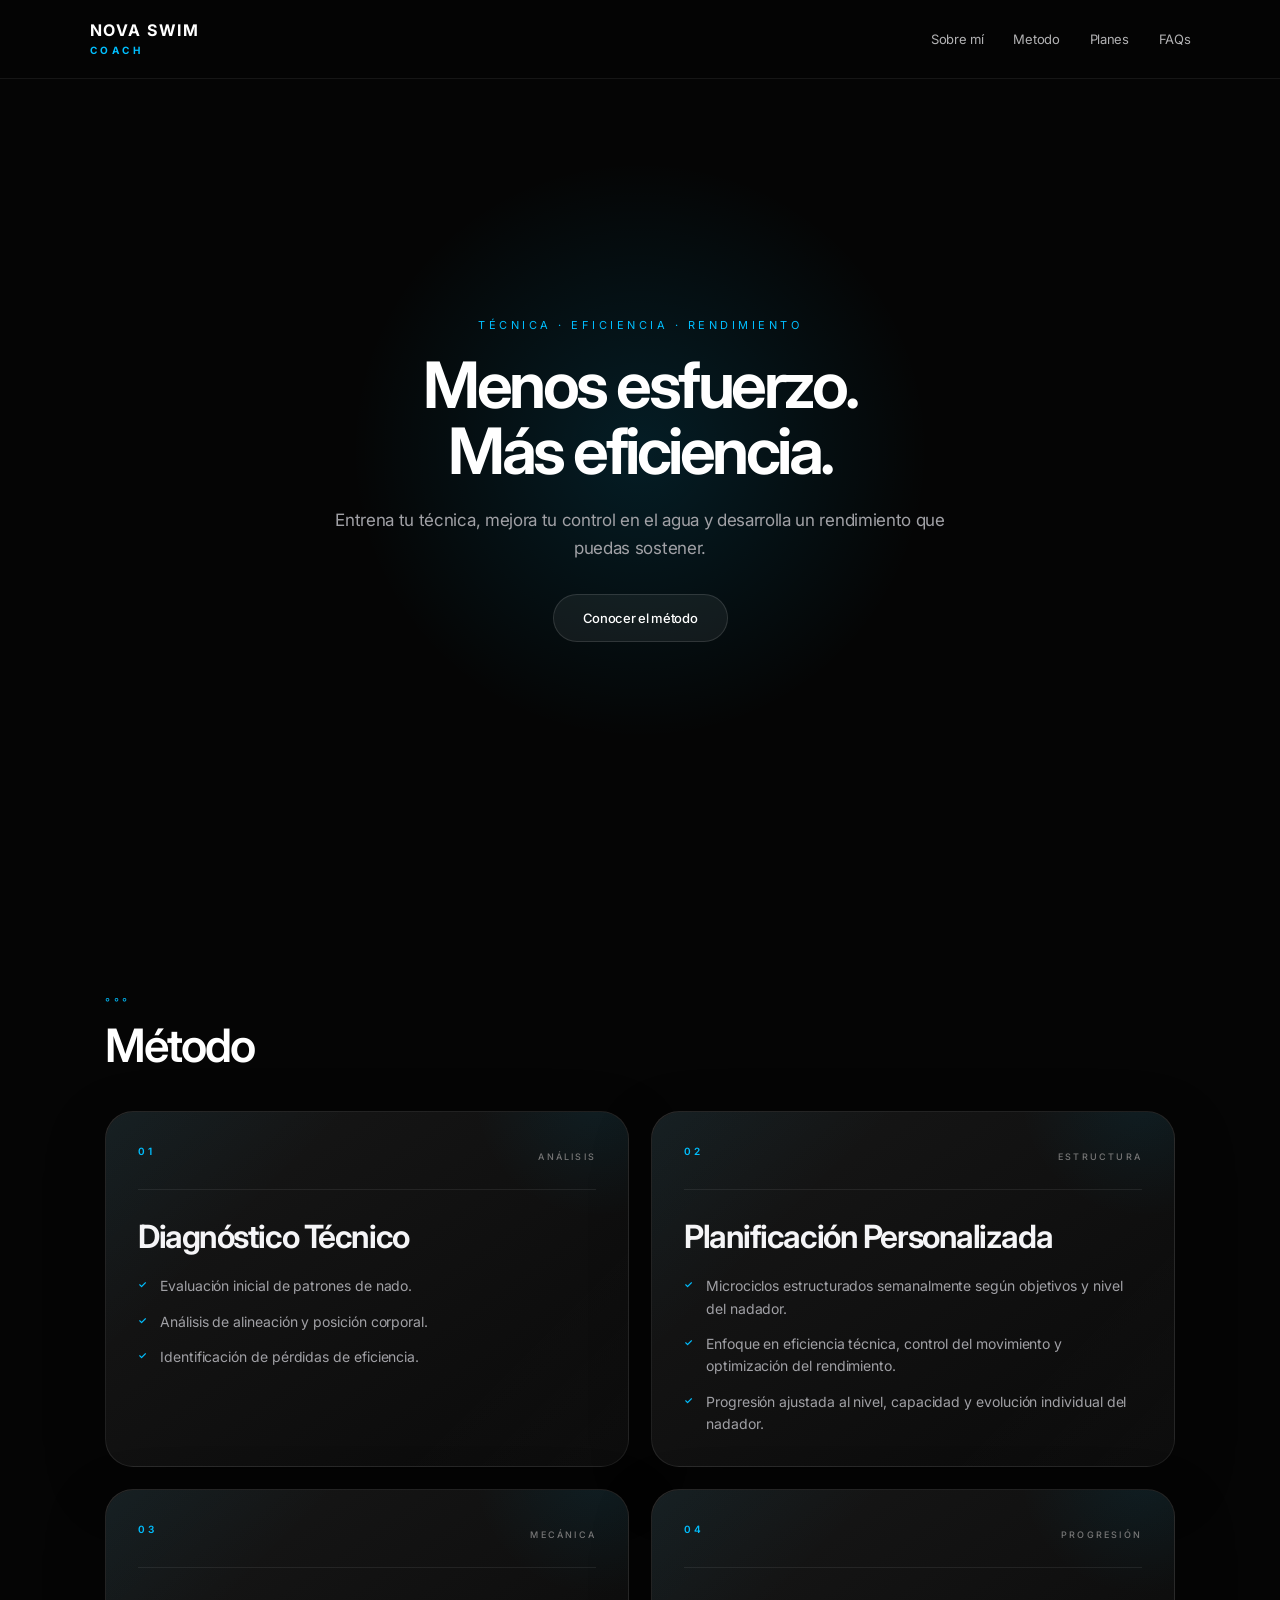
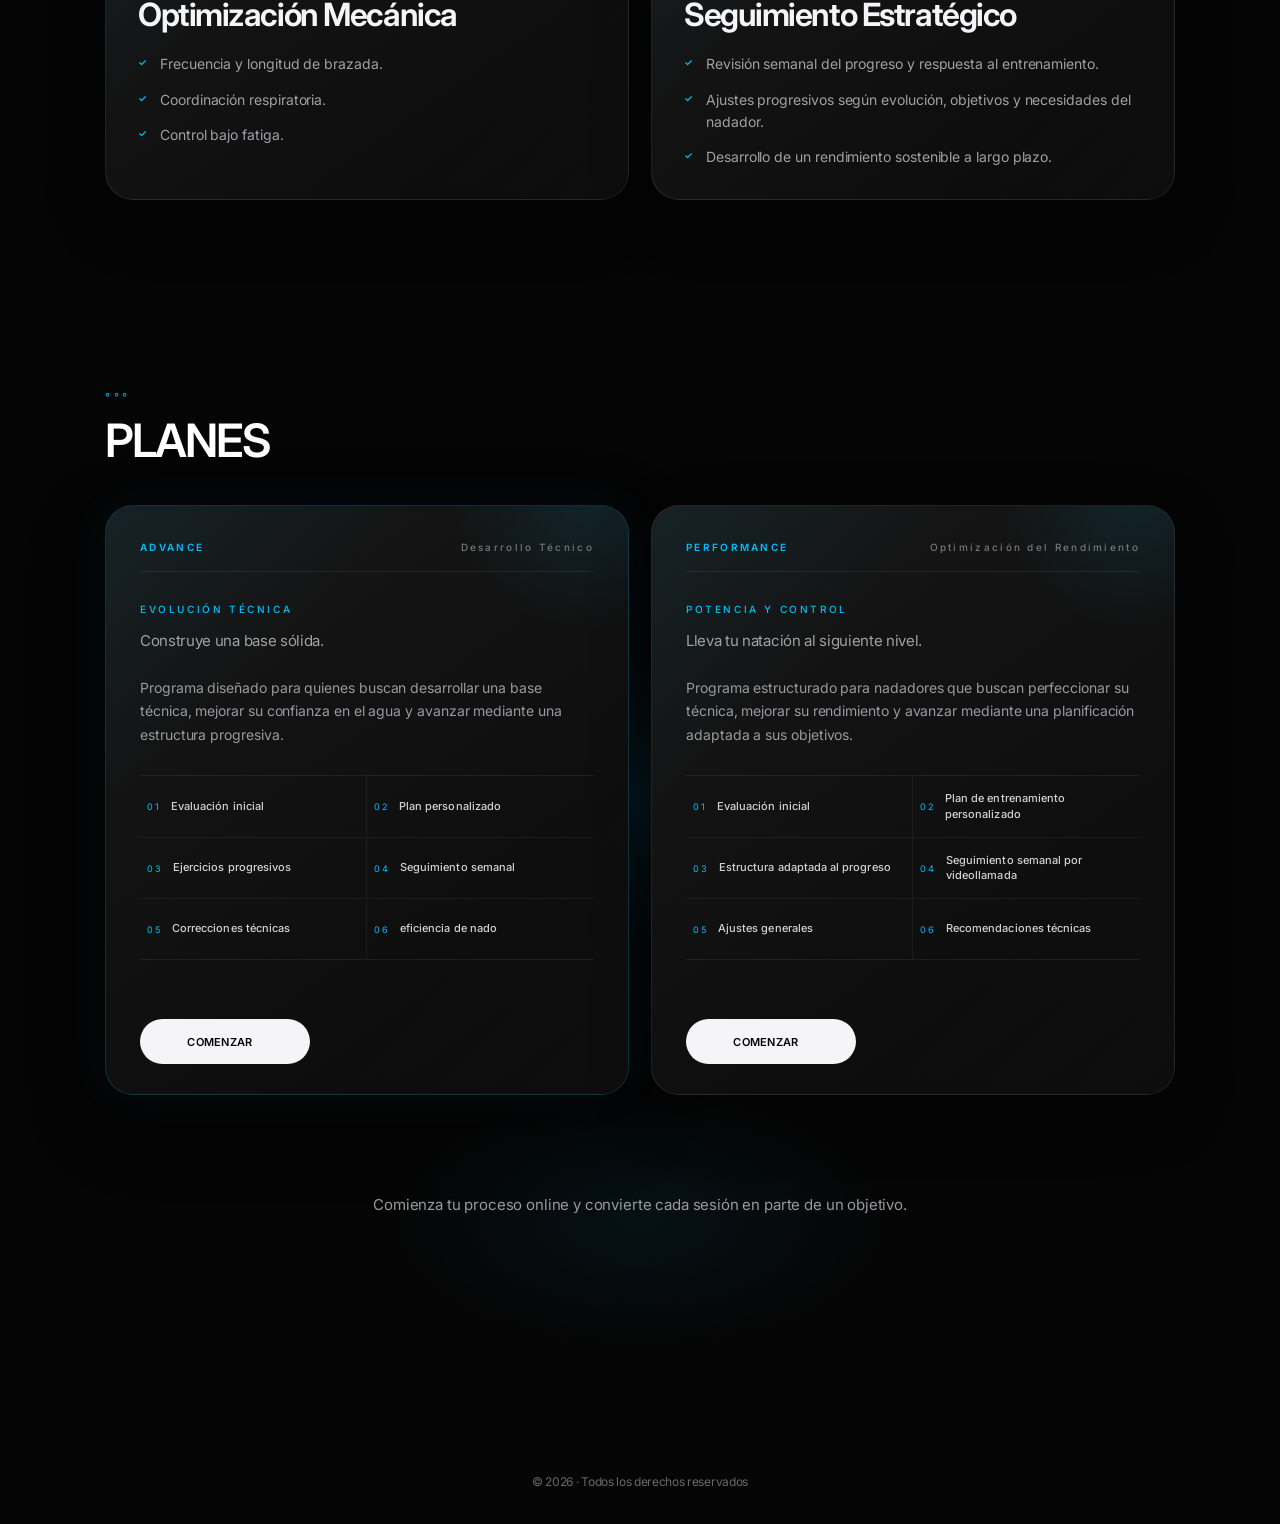
==== commit cc57ecc2: "Update index.html" ====
--- a/index.html
+++ b/index.html
@@ -558,7 +558,7 @@
     <div class="training-cta-content">
 
         <p>
-            Comienza tu proceso de entrenamiento online y convierte
+            Comienza tu proceso online y convierte
             cada sesión en parte de un objetivo.
         </p>
 
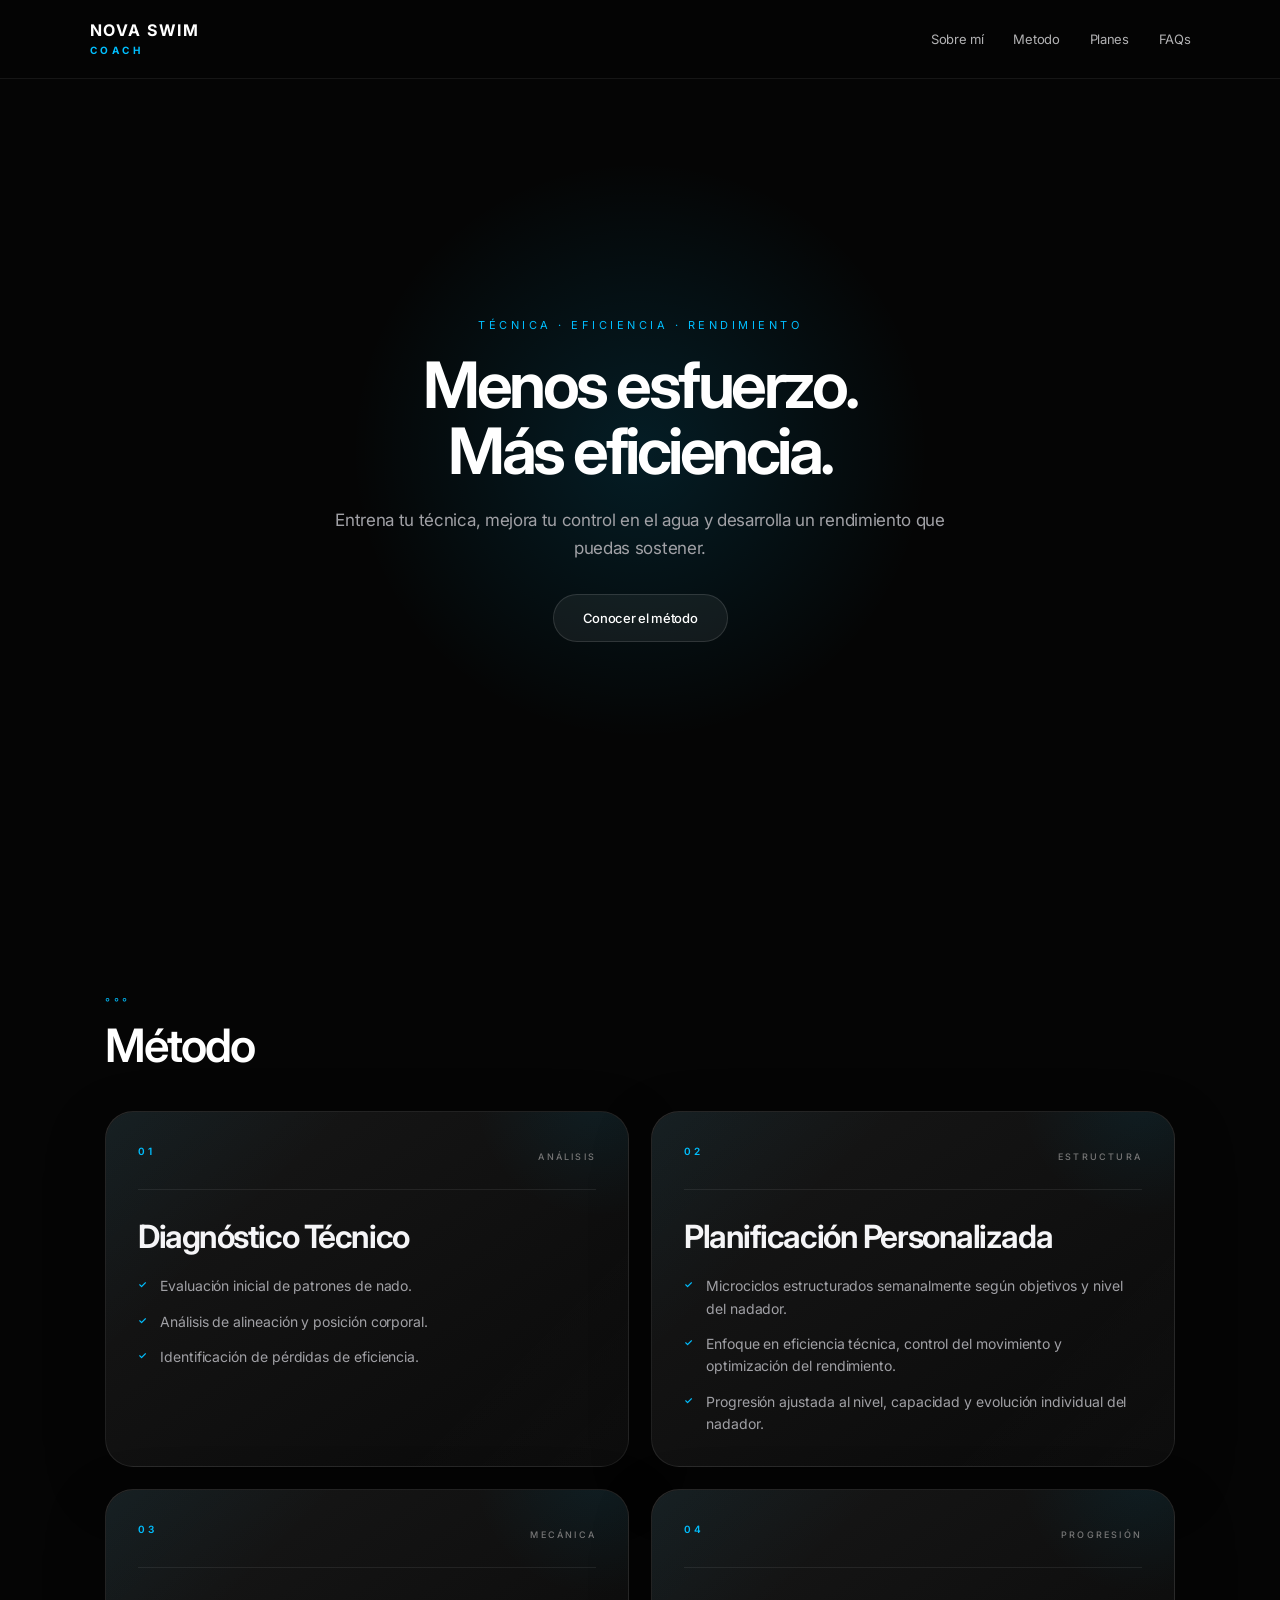
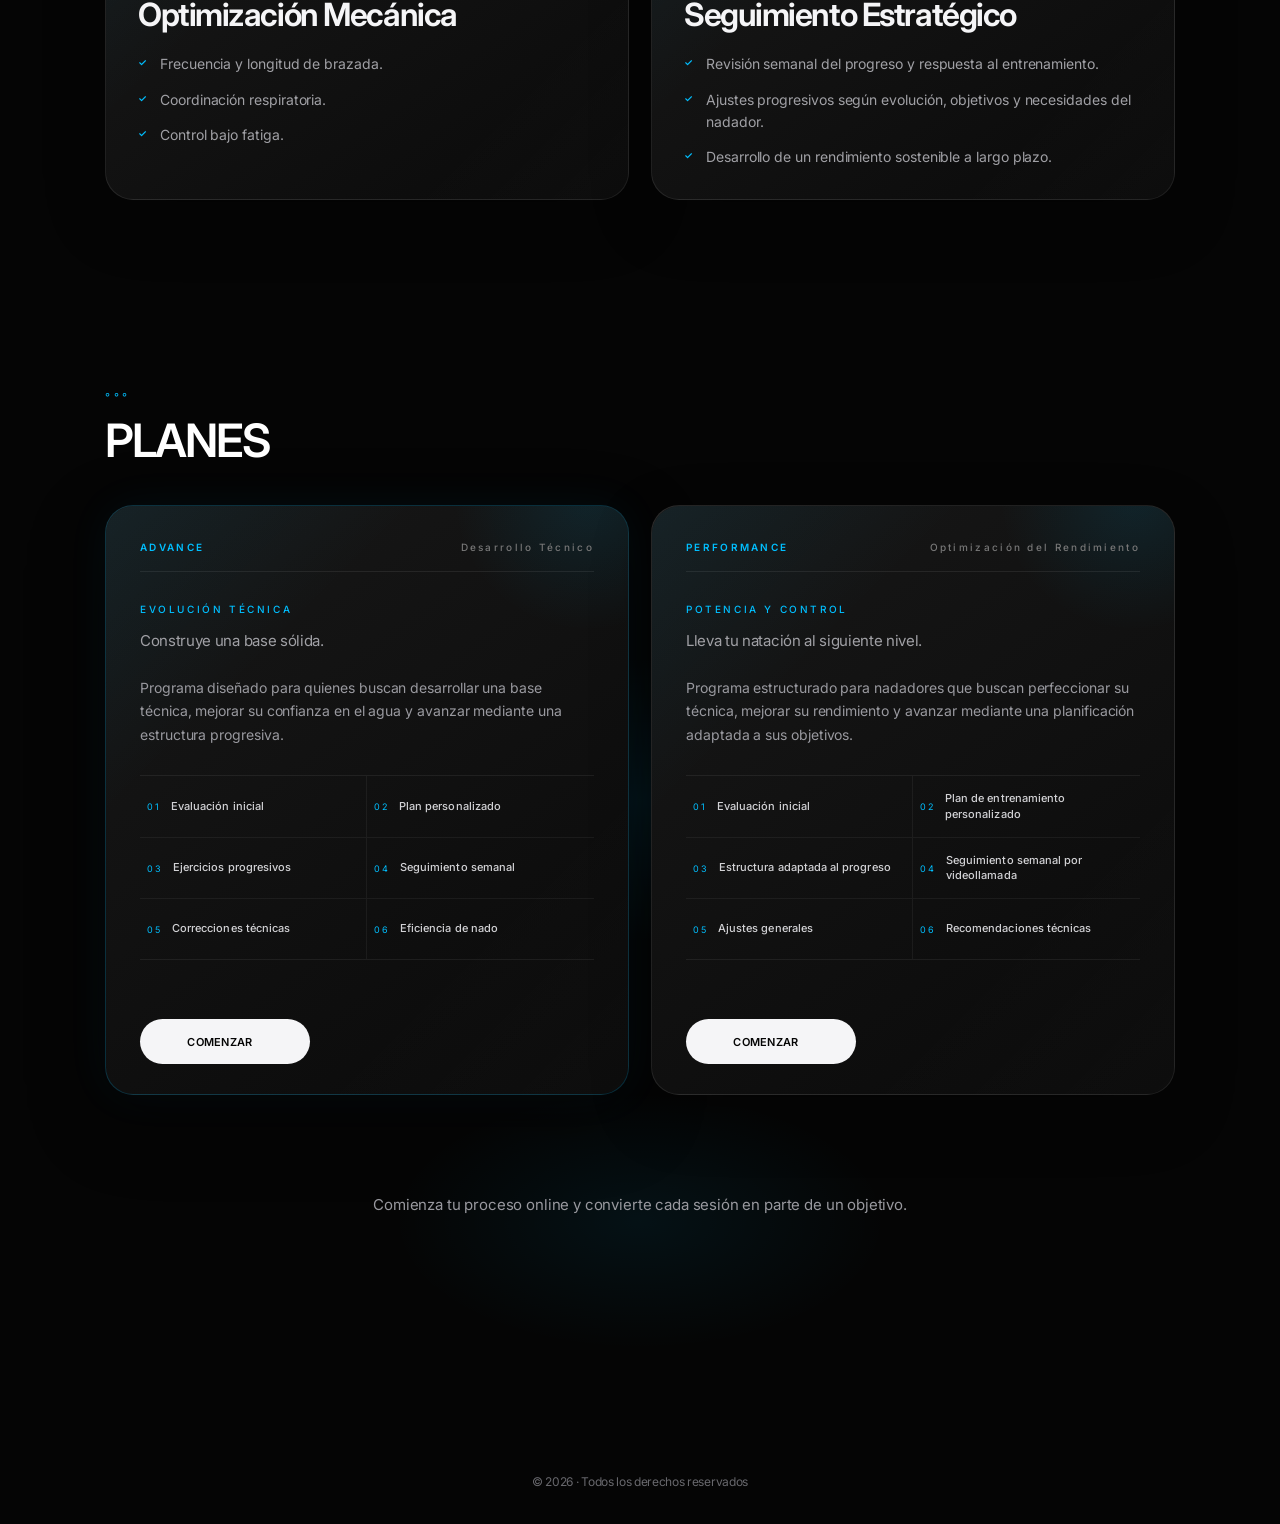
==== commit e2122b2a: "Update index.html" ====
--- a/index.html
+++ b/index.html
@@ -442,7 +442,7 @@
 
             <div>
                 <span>06</span>
-                <strong>eficiencia de nado</strong>
+                <strong>Eficiencia de nado</strong>
             </div>
 
         </div>
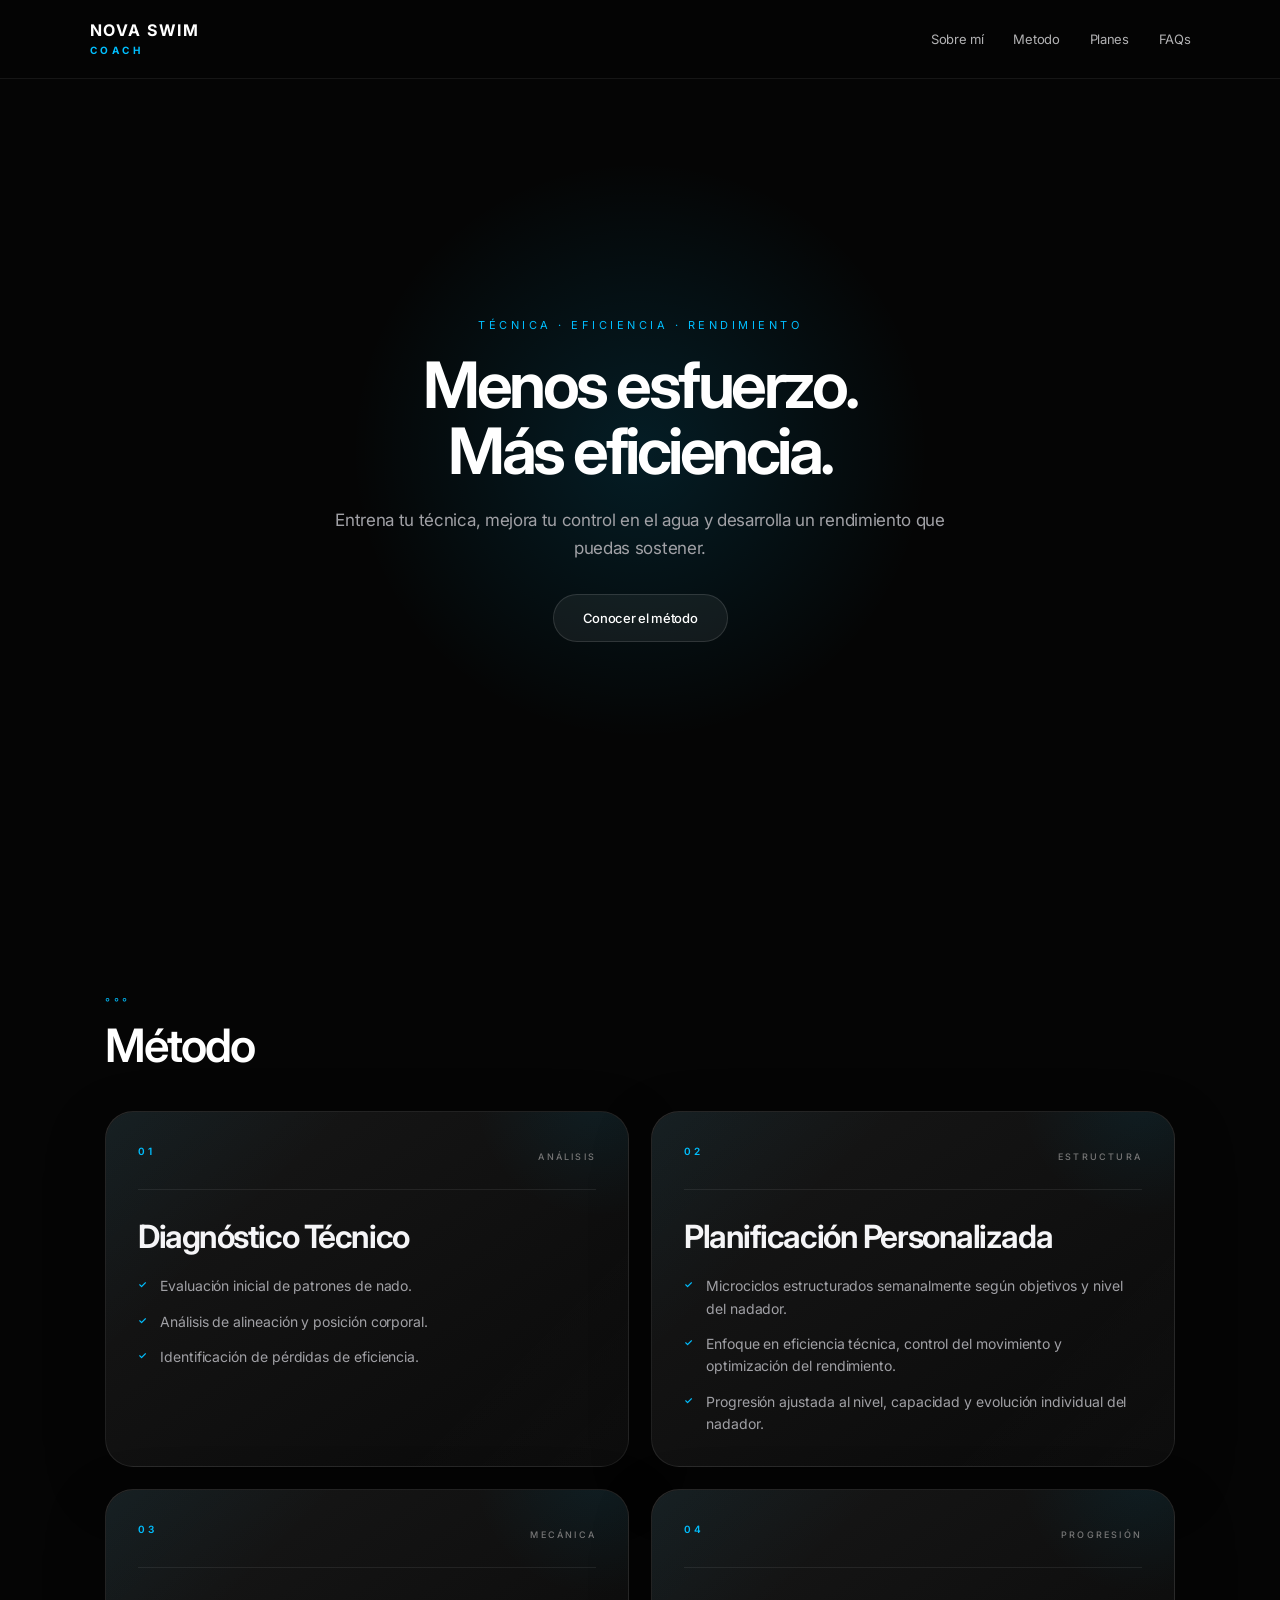
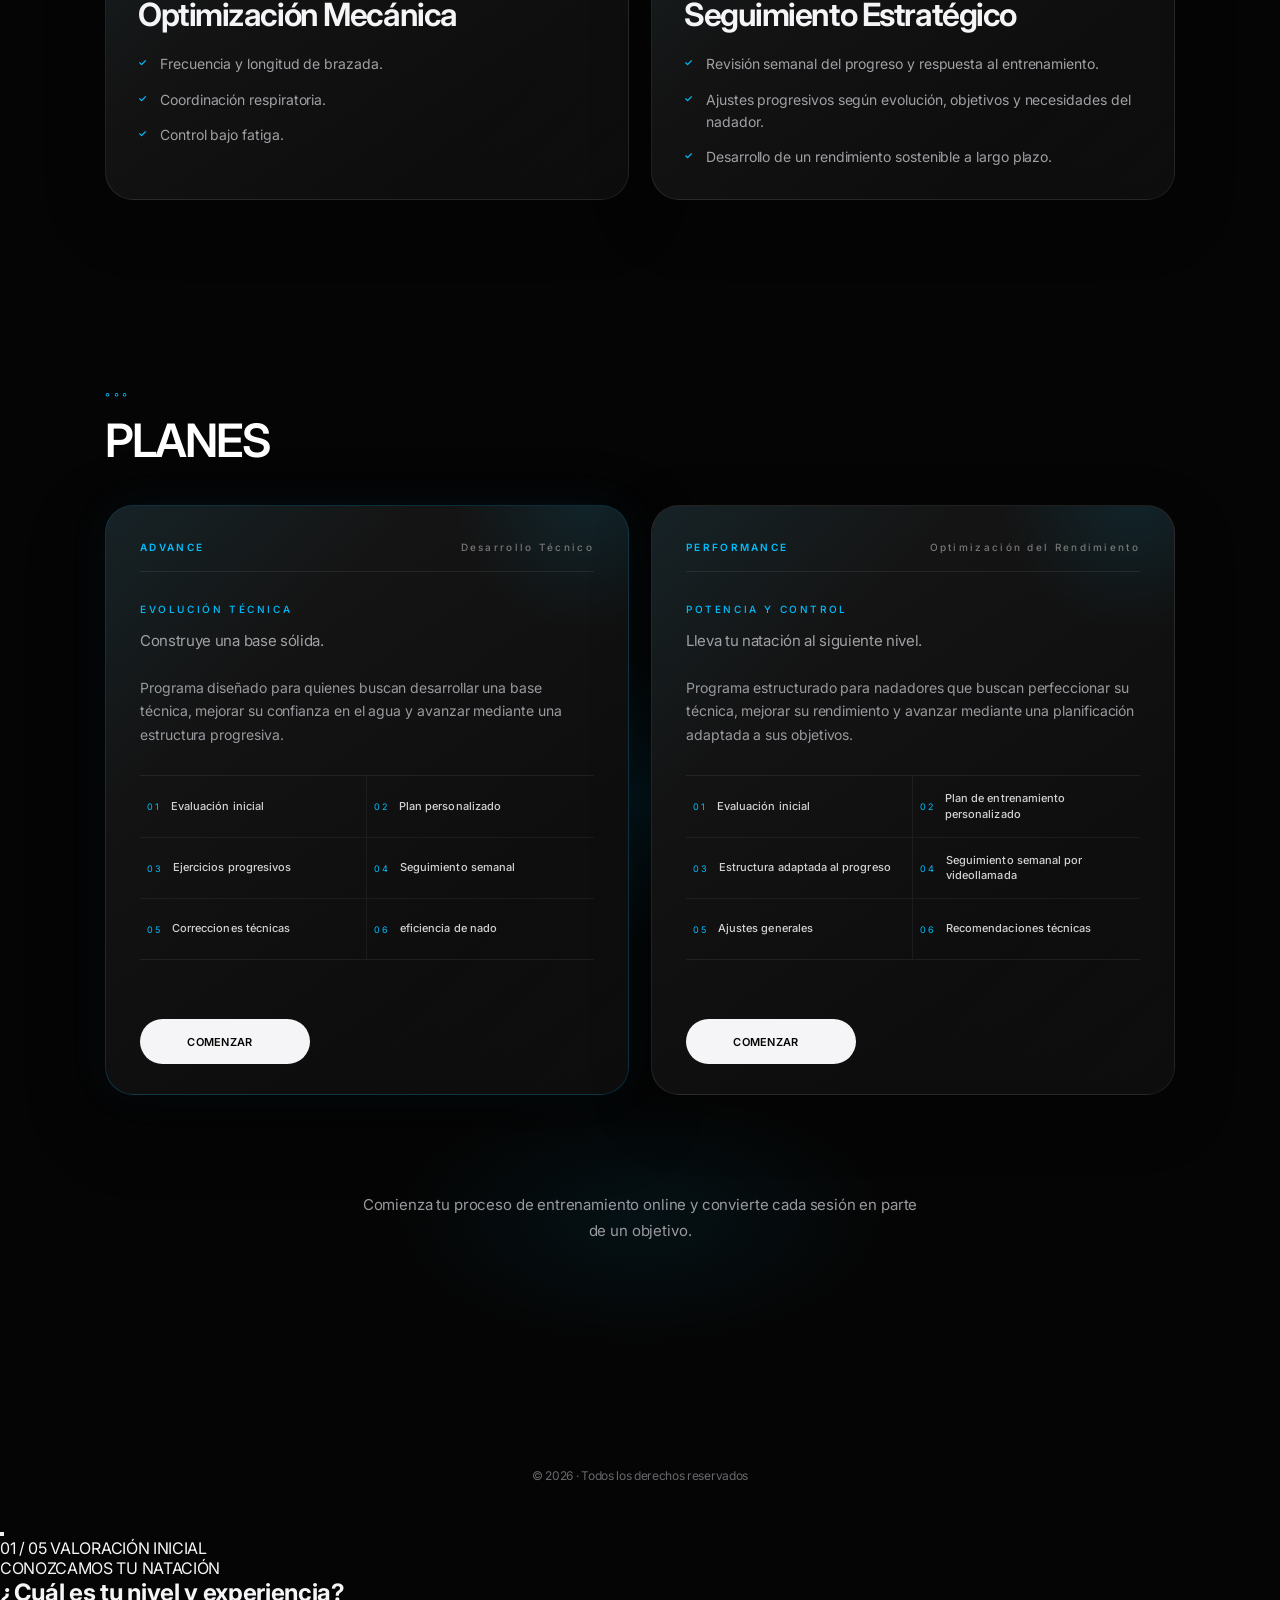
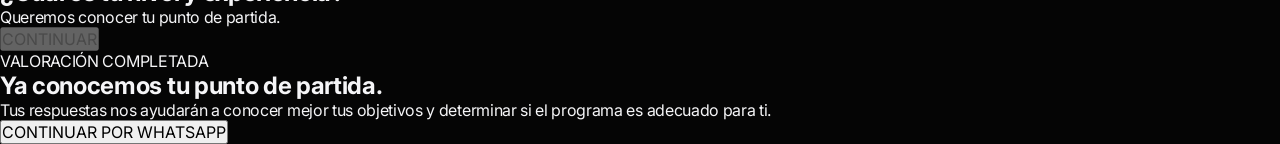
==== commit 76fe9a40: "Update index.html" ====
--- a/index.html
+++ b/index.html
@@ -442,20 +442,19 @@
 
             <div>
                 <span>06</span>
-                <strong>Eficiencia de nado</strong>
+                <strong>eficiencia de nado</strong>
             </div>
 
         </div>
 
-        <a
-            href="https://wa.me/525612584271"
-            target="_blank"
-            rel="noopener"
-            class="comparison-program-button"
-        >
-            COMENZAR
-            <i class="fa-solid fa-arrow-right"></i>
-        </a>
+<a
+    href="#"
+    class="comparison-program-button"
+    data-plan="ADVANCE"
+>
+    COMENZAR
+    <i class="fa-solid fa-arrow-right"></i>
+</a>
 
     </article>
 
@@ -535,15 +534,14 @@
 
         </div>
 
-        <a
-            href="https://wa.me/525612584271"
-            target="_blank"
-            rel="noopener"
-            class="comparison-program-button"
-        >
-            COMENZAR
-            <i class="fa-solid fa-arrow-right"></i>
-        </a>
+<a
+    href="#"
+    class="comparison-program-button"
+    data-plan="PERFORMANCE"
+>
+    COMENZAR
+    <i class="fa-solid fa-arrow-right"></i>
+</a>
 
     </article>
 
@@ -558,15 +556,11 @@
     <div class="training-cta-content">
 
         <p>
-            Comienza tu proceso online y convierte
+            Comienza tu proceso de entrenamiento online y convierte
             cada sesión en parte de un objetivo.
         </p>
 
-        <div class="training-cta-buttons">
-
-
-
-        </div>
+
 
     </div>
 
@@ -574,6 +568,7 @@
 
 
 </div>
+
 
 
 </section>
@@ -1015,6 +1010,2157 @@
 © 2026 · Todos los derechos reservados
 
 </footer>
+
+
+<!-- =====================================================
+     MODAL · VALORACIÓN INICIAL
+===================================================== -->
+
+<div class="assessment-modal" id="assessmentModal">
+
+    <div class="assessment-box">
+
+        <!-- CERRAR -->
+        <button
+            class="assessment-close"
+            id="closeAssessment"
+            aria-label="Cerrar"
+        >
+            <i class="fa-solid fa-xmark"></i>
+        </button>
+
+
+        <!-- PROGRESO -->
+        <div class="assessment-progress">
+
+            <div class="assessment-progress-top">
+
+                <span id="assessmentStep">
+                    01 / 05
+                </span>
+
+                <span>
+                    VALORACIÓN INICIAL
+                </span>
+
+            </div>
+
+            <div class="assessment-progress-line">
+                <span id="assessmentProgress"></span>
+            </div>
+
+        </div>
+
+
+        <!-- CONTENIDO -->
+        <div class="assessment-content">
+
+            <span class="assessment-label">
+                CONOZCAMOS TU NATACIÓN
+            </span>
+
+            <h2 id="assessmentQuestion">
+                ¿Cuál es tu nivel y experiencia?
+            </h2>
+
+            <p id="assessmentDescription">
+                Queremos conocer tu punto de partida.
+            </p>
+
+
+            <!-- RESPUESTAS -->
+            <div
+                class="assessment-options"
+                id="assessmentOptions"
+            ></div>
+
+
+            <!-- BOTÓN -->
+            <button
+                class="assessment-next"
+                id="assessmentNext"
+                disabled
+            >
+                CONTINUAR
+                <i class="fa-solid fa-arrow-right"></i>
+            </button>
+
+        </div>
+
+
+        <!-- RESULTADO -->
+        <div
+            class="assessment-result"
+            id="assessmentResult"
+        >
+
+            <span class="assessment-result-icon">
+                <i class="fa-solid fa-check"></i>
+            </span>
+
+            <span class="assessment-label">
+                VALORACIÓN COMPLETADA
+            </span>
+
+            <h2>
+                Ya conocemos tu punto de partida.
+            </h2>
+
+            <p>
+                Tus respuestas nos ayudarán a conocer mejor
+                tus objetivos y determinar si el programa
+                es adecuado para ti.
+            </p>
+
+            <button
+                class="assessment-whatsapp"
+                id="assessmentWhatsapp"
+            >
+                CONTINUAR POR WHATSAPP
+                <i class="fa-brands fa-whatsapp"></i>
+            </button>
+
+        </div>
+
+    </div>
+
+</div>
+
+
+<!-- =========================================================
+     SISTEMA DE ENCUESTAS · PROGRAMAS ONLINE
+========================================================= -->
+
+<!-- =========================================================
+     MODAL
+========================================================= -->
+
+<div class="program-modal" id="programModal">
+
+    <div class="program-modal-box">
+
+        <!-- CERRAR -->
+        <button
+            type="button"
+            class="program-modal-close"
+            id="programModalClose"
+            aria-label="Cerrar"
+        >
+            <i class="fa-solid fa-xmark"></i>
+        </button>
+
+
+        <!-- =================================================
+             ENCUESTA
+        ================================================== -->
+
+        <div id="programSurvey">
+
+            <!-- CABECERA -->
+
+            <div class="program-survey-header">
+
+                <span
+                    class="program-survey-kicker"
+                    id="surveyKicker"
+                >
+                    VALORACIÓN INICIAL
+                </span>
+
+                <span
+                    class="program-survey-counter"
+                    id="surveyCounter"
+                >
+                    01 / 05
+                </span>
+
+            </div>
+
+
+            <!-- PROGRESO -->
+
+            <div class="program-survey-progress">
+
+                <span id="surveyProgress"></span>
+
+            </div>
+
+
+            <!-- CONTENIDO -->
+
+            <div class="program-survey-content">
+
+                <span
+                    class="program-survey-label"
+                    id="surveyLabel"
+                >
+                    COMENCEMOS
+                </span>
+
+                <h2 id="surveyQuestion">
+                    ¿Dónde realizas principalmente tu entrenamiento?
+                </h2>
+
+                <p id="surveyDescription">
+                    Queremos conocer un poco más sobre tu proceso actual.
+                </p>
+
+
+                <!-- OPCIONES -->
+
+                <div
+                    class="program-survey-options"
+                    id="surveyOptions"
+                ></div>
+
+
+                <!-- RESPUESTA ABIERTA -->
+
+                <div
+                    class="program-survey-textarea-wrap"
+                    id="surveyTextareaWrap"
+                >
+
+                    <textarea
+                        id="surveyTextarea"
+                        rows="5"
+                        maxlength="500"
+                        placeholder="Cuéntanos brevemente qué quieres trabajar, qué te cuesta actualmente o qué te gustaría desarrollar."
+                    ></textarea>
+
+                    <span class="survey-textarea-counter">
+                        <span id="textareaCount">0</span>/500
+                    </span>
+
+                </div>
+
+
+                <!-- SIGUIENTE -->
+
+                <button
+                    type="button"
+                    class="program-survey-next"
+                    id="surveyNext"
+                    disabled
+                >
+                    CONTINUAR
+                    <i class="fa-solid fa-arrow-right"></i>
+                </button>
+
+            </div>
+
+        </div>
+
+
+        <!-- =================================================
+             RESULTADO
+        ================================================== -->
+
+        <div
+            class="program-result"
+            id="programResult"
+        >
+
+            <div class="program-result-icon">
+
+                <i class="fa-solid fa-check"></i>
+
+            </div>
+
+
+            <span class="program-survey-kicker">
+                PERFIL COMPLETADO
+            </span>
+
+
+            <h2 id="resultTitle">
+                Tenemos tu información.
+            </h2>
+
+
+            <p id="resultDescription">
+                Tus respuestas nos ayudarán a conocer mejor
+                tu proceso y continuar la conversación.
+            </p>
+
+
+            <!-- SOLO PARA DIAGNÓSTICO -->
+
+            <div
+                class="program-recommendation"
+                id="programRecommendation"
+            >
+
+                <span>
+                    PROGRAMA RECOMENDADO
+                </span>
+
+                <strong id="recommendedProgram">
+                    ADVANCE
+                </strong>
+
+            </div>
+
+
+            <!-- WHATSAPP -->
+
+            <button
+                type="button"
+                class="program-whatsapp"
+                id="programWhatsapp"
+            >
+                CONTINUAR POR WHATSAPP
+                <i class="fa-brands fa-whatsapp"></i>
+            </button>
+
+        </div>
+
+    </div>
+
+</div>
+
+
+<!-- =========================================================
+     CSS
+========================================================= -->
+
+<style>
+
+/* =========================================================
+   MODAL
+========================================================= */
+
+.program-modal{
+
+    position:fixed;
+
+    inset:0;
+
+    z-index:99999;
+
+    display:flex;
+
+    align-items:center;
+    justify-content:center;
+
+    padding:20px;
+
+    background:rgba(0,0,0,.76);
+
+    backdrop-filter:blur(18px);
+    -webkit-backdrop-filter:blur(18px);
+
+    opacity:0;
+    visibility:hidden;
+
+    transition:
+        opacity .35s ease,
+        visibility .35s ease;
+
+}
+
+
+.program-modal.active{
+
+    opacity:1;
+
+    visibility:visible;
+
+}
+
+
+/* =========================================================
+   BOX
+========================================================= */
+
+.program-modal-box{
+
+    position:relative;
+
+    width:min(560px,100%);
+
+    max-height:90vh;
+
+    overflow:auto;
+
+    padding:42px;
+
+    border:1px solid rgba(255,255,255,.12);
+
+    border-radius:26px;
+
+    background:
+        linear-gradient(
+            145deg,
+            rgba(22,22,22,.98),
+            rgba(7,7,7,.99)
+        );
+
+    box-shadow:
+        0 35px 100px rgba(0,0,0,.65);
+
+    transform:
+        translateY(20px)
+        scale(.97);
+
+    transition:
+        transform .4s ease;
+
+}
+
+
+.program-modal.active .program-modal-box{
+
+    transform:
+        translateY(0)
+        scale(1);
+
+}
+
+
+/* =========================================================
+   CLOSE
+========================================================= */
+
+.program-modal-close{
+
+    position:absolute;
+
+    top:18px;
+    right:18px;
+
+    width:38px;
+    height:38px;
+
+    display:flex;
+
+    align-items:center;
+    justify-content:center;
+
+    border:1px solid rgba(255,255,255,.1);
+
+    border-radius:50%;
+
+    background:rgba(255,255,255,.05);
+
+    color:#fff;
+
+    font-size:15px;
+
+    cursor:pointer;
+
+    transition:.25s ease;
+
+}
+
+
+.program-modal-close:hover{
+
+    background:rgba(255,255,255,.12);
+
+    transform:rotate(90deg);
+
+}
+
+
+/* =========================================================
+   HEADER
+========================================================= */
+
+.program-survey-header{
+
+    display:flex;
+
+    align-items:center;
+
+    justify-content:space-between;
+
+    gap:20px;
+
+    margin-bottom:10px;
+
+}
+
+
+.program-survey-kicker{
+
+    display:block;
+
+    color:rgba(255,255,255,.42);
+
+    font-size:10px;
+
+    font-weight:700;
+
+    letter-spacing:.18em;
+
+}
+
+
+.program-survey-counter{
+
+    color:rgba(255,255,255,.4);
+
+    font-size:10px;
+
+    letter-spacing:.12em;
+
+}
+
+
+.program-survey-progress{
+
+    width:100%;
+
+    height:2px;
+
+    margin-bottom:42px;
+
+    overflow:hidden;
+
+    background:rgba(255,255,255,.09);
+
+}
+
+
+.program-survey-progress span{
+
+    display:block;
+
+    width:20%;
+
+    height:100%;
+
+    background:#fff;
+
+    transition:width .35s ease;
+
+}
+
+
+/* =========================================================
+   CONTENT
+========================================================= */
+
+.program-survey-label{
+
+    display:block;
+
+    margin-bottom:13px;
+
+    color:rgba(255,255,255,.36);
+
+    font-size:10px;
+
+    font-weight:600;
+
+    letter-spacing:.18em;
+
+}
+
+
+.program-survey-content h2{
+
+    margin:0 0 12px;
+
+    color:#fff;
+
+    font-size:clamp(27px,5vw,40px);
+
+    line-height:1.04;
+
+    letter-spacing:-.045em;
+
+}
+
+
+.program-survey-content p{
+
+    margin:0 0 28px;
+
+    color:rgba(255,255,255,.48);
+
+    font-size:14px;
+
+    line-height:1.6;
+
+}
+
+
+/* =========================================================
+   OPTIONS
+========================================================= */
+
+.program-survey-options{
+
+    display:grid;
+
+    gap:9px;
+
+    margin-bottom:22px;
+
+}
+
+
+.program-option{
+
+    width:100%;
+
+    min-height:52px;
+
+    padding:15px 17px;
+
+    display:flex;
+
+    align-items:center;
+
+    justify-content:space-between;
+
+    gap:15px;
+
+    border:1px solid rgba(255,255,255,.1);
+
+    border-radius:12px;
+
+    background:rgba(255,255,255,.035);
+
+    color:rgba(255,255,255,.78);
+
+    font:inherit;
+
+    font-size:13px;
+
+    text-align:left;
+
+    cursor:pointer;
+
+    transition:
+
+        border-color .2s ease,
+
+        background .2s ease,
+
+        transform .2s ease;
+
+}
+
+
+.program-option:hover{
+
+    border-color:rgba(255,255,255,.28);
+
+    background:rgba(255,255,255,.065);
+
+    transform:translateY(-1px);
+
+}
+
+
+.program-option.selected{
+
+    border-color:#fff;
+
+    background:rgba(255,255,255,.1);
+
+    color:#fff;
+
+}
+
+
+.program-option i{
+
+    opacity:0;
+
+    transition:.2s ease;
+
+}
+
+
+.program-option.selected i{
+
+    opacity:1;
+
+}
+
+
+/* =========================================================
+   TEXTAREA
+========================================================= */
+
+.program-survey-textarea-wrap{
+
+    position:relative;
+
+    display:none;
+
+    margin-bottom:22px;
+
+}
+
+
+.program-survey-textarea-wrap.active{
+
+    display:block;
+
+}
+
+
+.program-survey-textarea-wrap textarea{
+
+    width:100%;
+
+    min-height:145px;
+
+    resize:vertical;
+
+    padding:17px;
+
+    border:1px solid rgba(255,255,255,.12);
+
+    border-radius:13px;
+
+    outline:none;
+
+    background:rgba(255,255,255,.035);
+
+    color:#fff;
+
+    font-family:inherit;
+
+    font-size:14px;
+
+    line-height:1.55;
+
+}
+
+
+.program-survey-textarea-wrap textarea::placeholder{
+
+    color:rgba(255,255,255,.3);
+
+}
+
+
+.program-survey-textarea-wrap textarea:focus{
+
+    border-color:rgba(255,255,255,.4);
+
+}
+
+
+.survey-textarea-counter{
+
+    position:absolute;
+
+    right:14px;
+
+    bottom:10px;
+
+    color:rgba(255,255,255,.3);
+
+    font-size:10px;
+
+}
+
+
+/* =========================================================
+   BUTTON
+========================================================= */
+
+.program-survey-next,
+.program-whatsapp{
+
+    width:100%;
+
+    min-height:54px;
+
+    display:flex;
+
+    align-items:center;
+
+    justify-content:center;
+
+    gap:10px;
+
+    border:0;
+
+    border-radius:12px;
+
+    background:#fff;
+
+    color:#050505;
+
+    font-size:11px;
+
+    font-weight:700;
+
+    letter-spacing:.12em;
+
+    cursor:pointer;
+
+    transition:.25s ease;
+
+}
+
+
+.program-survey-next:hover:not(:disabled),
+.program-whatsapp:hover{
+
+    transform:translateY(-2px);
+
+    box-shadow:
+        0 12px 35px rgba(255,255,255,.12);
+
+}
+
+
+.program-survey-next:disabled{
+
+    opacity:.28;
+
+    cursor:not-allowed;
+
+}
+
+
+/* =========================================================
+   RESULT
+========================================================= */
+
+.program-result{
+
+    display:none;
+
+    text-align:center;
+
+}
+
+
+.program-result.active{
+
+    display:block;
+
+}
+
+
+.program-result-icon{
+
+    width:60px;
+    height:60px;
+
+    margin:0 auto 28px;
+
+    display:flex;
+
+    align-items:center;
+    justify-content:center;
+
+    border:1px solid rgba(255,255,255,.14);
+
+    border-radius:50%;
+
+    color:#fff;
+
+    font-size:20px;
+
+}
+
+
+.program-result h2{
+
+    margin:0 0 14px;
+
+    color:#fff;
+
+    font-size:clamp(28px,5vw,40px);
+
+    line-height:1.05;
+
+    letter-spacing:-.045em;
+
+}
+
+
+.program-result > p{
+
+    max-width:410px;
+
+    margin:0 auto 28px;
+
+    color:rgba(255,255,255,.5);
+
+    font-size:14px;
+
+    line-height:1.65;
+
+}
+
+
+/* =========================================================
+   RECOMMENDATION
+========================================================= */
+
+.program-recommendation{
+
+    display:none;
+
+    margin:0 auto 25px;
+
+    padding:18px;
+
+    border:1px solid rgba(255,255,255,.1);
+
+    border-radius:14px;
+
+    background:rgba(255,255,255,.035);
+
+}
+
+
+.program-recommendation.active{
+
+    display:block;
+
+}
+
+
+.program-recommendation span{
+
+    display:block;
+
+    margin-bottom:8px;
+
+    color:rgba(255,255,255,.35);
+
+    font-size:9px;
+
+    font-weight:700;
+
+    letter-spacing:.17em;
+
+}
+
+
+.program-recommendation strong{
+
+    display:block;
+
+    color:#fff;
+
+    font-size:20px;
+
+    letter-spacing:-.02em;
+
+}
+
+
+/* =========================================================
+   MOBILE
+========================================================= */
+
+@media(max-width:600px){
+
+    .program-modal{
+
+        padding:12px;
+
+    }
+
+
+    .program-modal-box{
+
+        padding:30px 21px;
+
+        border-radius:20px;
+
+        max-height:92vh;
+
+    }
+
+
+    .program-survey-progress{
+
+        margin-bottom:32px;
+
+    }
+
+
+    .program-survey-content h2{
+
+        font-size:30px;
+
+    }
+
+
+    .program-option{
+
+        min-height:50px;
+
+        padding:14px;
+
+    }
+
+}
+
+</style>
+
+
+<!-- =========================================================
+     JAVASCRIPT
+========================================================= -->
+
+<script>
+
+document.addEventListener("DOMContentLoaded", function(){
+
+
+    /* =====================================================
+       ELEMENTOS
+    ===================================================== */
+
+    const modal =
+        document.getElementById("programModal");
+
+    const close =
+        document.getElementById("programModalClose");
+
+    const survey =
+        document.getElementById("programSurvey");
+
+    const result =
+        document.getElementById("programResult");
+
+    const kicker =
+        document.getElementById("surveyKicker");
+
+    const counter =
+        document.getElementById("surveyCounter");
+
+    const progress =
+        document.getElementById("surveyProgress");
+
+    const label =
+        document.getElementById("surveyLabel");
+
+    const question =
+        document.getElementById("surveyQuestion");
+
+    const description =
+        document.getElementById("surveyDescription");
+
+    const options =
+        document.getElementById("surveyOptions");
+
+    const textareaWrap =
+        document.getElementById("surveyTextareaWrap");
+
+    const textarea =
+        document.getElementById("surveyTextarea");
+
+    const textareaCount =
+        document.getElementById("textareaCount");
+
+    const next =
+        document.getElementById("surveyNext");
+
+    const whatsapp =
+        document.getElementById("programWhatsapp");
+
+    const recommendation =
+        document.getElementById("programRecommendation");
+
+    const recommendedProgram =
+        document.getElementById("recommendedProgram");
+
+
+    if(!modal) return;
+
+
+    /* =====================================================
+       CONFIGURACIÓN
+    ===================================================== */
+
+    const WHATSAPP =
+        "525612584271";
+
+
+    /*
+       RUTA ACTUAL
+
+       ADVANCE
+       PERFORMANCE
+       DIAGNOSTIC
+    */
+
+    let currentMode = "ADVANCE";
+
+    let currentQuestion = 0;
+
+    let answers = {};
+
+    let finalRecommendation = "";
+
+
+    /* =====================================================
+       ENCUESTAS
+    ===================================================== */
+
+    const surveys = {
+
+
+        ADVANCE: [
+
+            {
+                question:
+                    "¿Dónde realizas principalmente tu entrenamiento?",
+
+                description:
+                    "Queremos conocer el entorno en el que desarrollas tu proceso.",
+
+                options:[
+                    "Piscina",
+                    "Aguas abiertas",
+                    "Ambos"
+                ]
+            },
+
+
+            {
+                question:
+                    "¿Cuántos días entrenas normalmente?",
+
+                description:
+                    "Indica tu frecuencia habitual de entrenamiento.",
+
+                options:[
+                    "2 días",
+                    "3 días",
+                    "4 días",
+                    "5+ días"
+                ]
+            },
+
+
+            {
+                question:
+                    "¿Cuánto nadas aproximadamente por sesión?",
+
+                description:
+                    "Selecciona el volumen que más se acerca a tu entrenamiento actual.",
+
+                options:[
+                    "1,000–1,500 m",
+                    "1,500–2,000 m",
+                    "2,000–2,500 m",
+                    "+2,500 m"
+                ]
+            },
+
+
+            {
+                question:
+                    "¿Qué esperas obtener de este programa?",
+
+                description:
+                    "Selecciona la opción que mejor representa lo que buscas.",
+
+                options:[
+                    "Una estructura semanal clara",
+                    "Correcciones para mejorar mi técnica",
+                    "Orientación para avanzar progresivamente"
+                ]
+            },
+
+
+            {
+                question:
+                    "¿Qué te gustaría mejorar en tu natación?",
+
+                description:
+                    "Cuéntanos qué quieres trabajar, qué te cuesta actualmente o qué te gustaría desarrollar.",
+
+                textarea:true
+            }
+
+        ],
+
+
+        PERFORMANCE: [
+
+            {
+                question:
+                    "¿Dónde realizas principalmente tu entrenamiento?",
+
+                description:
+                    "Queremos conocer el entorno en el que desarrollas tu proceso.",
+
+                options:[
+                    "Piscina",
+                    "Aguas abiertas",
+                    "Ambos"
+                ]
+            },
+
+
+            {
+                question:
+                    "¿Cuántos días entrenas normalmente?",
+
+                description:
+                    "Indica tu frecuencia habitual de entrenamiento.",
+
+                options:[
+                    "2 días",
+                    "3 días",
+                    "4 días",
+                    "5+ días"
+                ]
+            },
+
+
+            {
+                question:
+                    "¿Cuánto nadas aproximadamente por sesión?",
+
+                description:
+                    "Selecciona el volumen que más se acerca a tu entrenamiento actual.",
+
+                options:[
+                    "1,000–1,500 m",
+                    "1,500–2,000 m",
+                    "2,000–2,500 m",
+                    "+2,500 m"
+                ]
+            },
+
+
+            {
+                question:
+                    "¿Qué esperas obtener de este programa?",
+
+                description:
+                    "Selecciona la opción que mejor representa lo que buscas.",
+
+                options:[
+                    "Una estructura adaptada a mi entrenamiento",
+                    "Mayor seguimiento durante mi proceso",
+                    "Ajustes según mi evolución"
+                ]
+            },
+
+
+            {
+                question:
+                    "¿Qué te gustaría mejorar en tu natación?",
+
+                description:
+                    "Cuéntanos qué quieres trabajar, qué te cuesta actualmente o qué te gustaría desarrollar.",
+
+                textarea:true
+            }
+
+        ],
+
+
+        DIAGNOSTIC: [
+
+            {
+                question:
+                    "¿Dónde realizas principalmente tu entrenamiento?",
+
+                description:
+                    "Esto nos ayuda a entender mejor tu contexto actual.",
+
+                options:[
+                    "Piscina",
+                    "Aguas abiertas",
+                    "Ambos"
+                ]
+            },
+
+
+            {
+                question:
+                    "¿Cuántos días entrenas normalmente?",
+
+                description:
+                    "Indica tu frecuencia habitual.",
+
+                options:[
+                    "2 días",
+                    "3 días",
+                    "4 días",
+                    "5+ días"
+                ]
+            },
+
+
+            {
+                question:
+                    "¿Cuánto nadas aproximadamente por sesión?",
+
+                description:
+                    "Selecciona el volumen que más se acerca a tu entrenamiento actual.",
+
+                options:[
+                    "1,000–1,500 m",
+                    "1,500–2,000 m",
+                    "2,000–2,500 m",
+                    "+2,500 m"
+                ]
+            },
+
+
+            {
+                question:
+                    "¿Qué buscas actualmente de un programa?",
+
+                description:
+                    "Selecciona la opción que mejor representa lo que necesitas.",
+
+                options:[
+                    "Una estructura clara",
+                    "Correcciones y orientación",
+                    "Mayor seguimiento y ajustes"
+                ]
+            },
+
+
+            {
+                question:
+                    "¿Qué te gustaría mejorar en tu natación?",
+
+                description:
+                    "Cuéntanos qué quieres trabajar, qué te cuesta actualmente o qué te gustaría desarrollar.",
+
+                textarea:true
+            }
+
+        ]
+
+    };
+
+
+    /* =====================================================
+       BOTONES COMENZAR
+    ===================================================== */
+
+    const planButtons =
+        document.querySelectorAll(
+            ".comparison-program-button[data-plan]"
+        );
+
+
+    planButtons.forEach(function(button){
+
+        button.addEventListener(
+            "click",
+            function(e){
+
+                e.preventDefault();
+
+                const plan =
+                    button.dataset.plan;
+
+                if(
+                    plan !== "ADVANCE" &&
+                    plan !== "PERFORMANCE"
+                ) return;
+
+
+                openSurvey(plan);
+
+            }
+        );
+
+    });
+
+
+    /* =====================================================
+       AGENDAR LLAMADA
+    ===================================================== */
+
+    const callButton =
+        document.getElementById("openAssessment");
+
+
+    if(callButton){
+
+        callButton.addEventListener(
+            "click",
+            function(e){
+
+                e.preventDefault();
+
+                openSurvey("DIAGNOSTIC");
+
+            }
+        );
+
+    }
+
+
+    /* =====================================================
+       ABRIR ENCUESTA
+    ===================================================== */
+
+    function openSurvey(mode){
+
+        currentMode =
+            mode;
+
+        currentQuestion =
+            0;
+
+        answers =
+            {};
+
+        finalRecommendation =
+            "";
+
+
+        survey.style.display =
+            "block";
+
+
+        result.classList.remove(
+            "active"
+        );
+
+
+        recommendation.classList.remove(
+            "active"
+        );
+
+
+        modal.classList.add(
+            "active"
+        );
+
+
+        document.body.style.overflow =
+            "hidden";
+
+
+        renderQuestion();
+
+    }
+
+
+    /* =====================================================
+       CERRAR
+    ===================================================== */
+
+    function closeModal(){
+
+        modal.classList.remove(
+            "active"
+        );
+
+        document.body.style.overflow =
+            "";
+
+    }
+
+
+    close.addEventListener(
+        "click",
+        closeModal
+    );
+
+
+    modal.addEventListener(
+        "click",
+        function(e){
+
+            if(
+                e.target === modal
+            ){
+
+                closeModal();
+
+            }
+
+        }
+    );
+
+
+    document.addEventListener(
+        "keydown",
+        function(e){
+
+            if(
+                e.key === "Escape" &&
+                modal.classList.contains("active")
+            ){
+
+                closeModal();
+
+            }
+
+        }
+    );
+
+
+    /* =====================================================
+       RENDER
+    ===================================================== */
+
+    function renderQuestion(){
+
+        const list =
+            surveys[currentMode];
+
+
+        const data =
+            list[currentQuestion];
+
+
+        const total =
+            list.length;
+
+
+        const number =
+            currentQuestion + 1;
+
+
+        counter.textContent =
+            String(number).padStart(2,"0")
+            + " / "
+            + String(total).padStart(2,"0");
+
+
+        progress.style.width =
+            ((number / total) * 100)
+            + "%";
+
+
+        if(currentMode === "ADVANCE"){
+
+            kicker.textContent =
+                "ADVANCE · DESARROLLO TÉCNICO";
+
+        }
+
+
+        if(currentMode === "PERFORMANCE"){
+
+            kicker.textContent =
+                "PERFORMANCE · OPTIMIZACIÓN";
+
+        }
+
+
+        if(currentMode === "DIAGNOSTIC"){
+
+            kicker.textContent =
+                "VALORACIÓN INICIAL";
+
+        }
+
+
+        label.textContent =
+            "PREGUNTA " +
+            String(number).padStart(2,"0");
+
+
+        question.textContent =
+            data.question;
+
+
+        description.textContent =
+            data.description;
+
+
+        options.innerHTML =
+            "";
+
+
+        textareaWrap.classList.remove(
+            "active"
+        );
+
+
+        textarea.value =
+            answers[number] || "";
+
+
+        textareaCount.textContent =
+            textarea.value.length;
+
+
+        next.disabled =
+            true;
+
+
+        if(data.textarea){
+
+            textareaWrap.classList.add(
+                "active"
+            );
+
+
+            next.disabled =
+                textarea.value.trim().length < 3;
+
+
+            next.innerHTML =
+                currentQuestion === total - 1
+                ?
+                `FINALIZAR <i class="fa-solid fa-check"></i>`
+                :
+                `CONTINUAR <i class="fa-solid fa-arrow-right"></i>`;
+
+
+            return;
+
+        }
+
+
+        data.options.forEach(
+            function(optionText){
+
+                const button =
+                    document.createElement("button");
+
+
+                button.type =
+                    "button";
+
+
+                button.className =
+                    "program-option";
+
+
+                if(
+                    answers[number] ===
+                    optionText
+                ){
+
+                    button.classList.add(
+                        "selected"
+                    );
+
+                    next.disabled =
+                        false;
+
+                }
+
+
+                button.innerHTML = `
+
+                    <span>
+                        ${optionText}
+                    </span>
+
+                    <i class="fa-solid fa-check"></i>
+
+                `;
+
+
+                button.addEventListener(
+                    "click",
+                    function(){
+
+                        options
+                            .querySelectorAll(
+                                ".program-option"
+                            )
+                            .forEach(
+                                function(item){
+
+                                    item.classList.remove(
+                                        "selected"
+                                    );
+
+                                }
+                            );
+
+
+                        button.classList.add(
+                            "selected"
+                        );
+
+
+                        answers[number] =
+                            optionText;
+
+
+                        next.disabled =
+                            false;
+
+                    }
+                );
+
+
+                options.appendChild(
+                    button
+                );
+
+            }
+        );
+
+
+        next.innerHTML =
+            currentQuestion === total - 1
+            ?
+            `FINALIZAR <i class="fa-solid fa-check"></i>`
+            :
+            `CONTINUAR <i class="fa-solid fa-arrow-right"></i>`;
+
+    }
+
+
+    /* =====================================================
+       TEXTAREA
+    ===================================================== */
+
+    textarea.addEventListener(
+        "input",
+        function(){
+
+            const value =
+                textarea.value;
+
+
+            textareaCount.textContent =
+                value.length;
+
+
+            answers[
+                currentQuestion + 1
+            ] =
+                value;
+
+
+            next.disabled =
+                value.trim().length < 3;
+
+        }
+    );
+
+
+    /* =====================================================
+       SIGUIENTE
+    ===================================================== */
+
+    next.addEventListener(
+        "click",
+        function(){
+
+            const list =
+                surveys[currentMode];
+
+
+            const total =
+                list.length;
+
+
+            if(
+                !answers[currentQuestion + 1]
+            ){
+
+                return;
+
+            }
+
+
+            if(
+                currentQuestion <
+                total - 1
+            ){
+
+                currentQuestion++;
+
+                renderQuestion();
+
+                return;
+
+            }
+
+
+            finishSurvey();
+
+        }
+    );
+
+
+    /* =====================================================
+       RECOMENDACIÓN
+    ===================================================== */
+
+    function calculateRecommendation(){
+
+        const frequency =
+            answers[2] || "";
+
+        const volume =
+            answers[3] || "";
+
+        const expectation =
+            answers[4] || "";
+
+        const objective =
+            (
+                answers[5] || ""
+            ).toLowerCase();
+
+
+        let advance =
+            0;
+
+        let performance =
+            0;
+
+
+        /* FRECUENCIA */
+
+        if(
+            frequency === "2 días"
+        ){
+
+            advance += 2;
+
+        }
+
+
+        if(
+            frequency === "3 días"
+        ){
+
+            advance += 1;
+            performance += 1;
+
+        }
+
+
+        if(
+            frequency === "4 días"
+        ){
+
+            performance += 2;
+
+        }
+
+
+        if(
+            frequency === "5+ días"
+        ){
+
+            performance += 3;
+
+        }
+
+
+        /* VOLUMEN */
+
+        if(
+            volume === "1,000–1,500 m"
+        ){
+
+            advance += 2;
+
+        }
+
+
+        if(
+            volume === "1,500–2,000 m"
+        ){
+
+            advance += 1;
+            performance += 1;
+
+        }
+
+
+        if(
+            volume === "2,000–2,500 m"
+        ){
+
+            performance += 2;
+
+        }
+
+
+        if(
+            volume === "+2,500 m"
+        ){
+
+            performance += 3;
+
+        }
+
+
+        /* ACOMPAÑAMIENTO */
+
+        if(
+            expectation ===
+            "Una estructura clara"
+        ){
+
+            advance += 2;
+
+        }
+
+
+        if(
+            expectation ===
+            "Correcciones y orientación"
+        ){
+
+            advance += 2;
+
+        }
+
+
+        if(
+            expectation ===
+            "Mayor seguimiento y ajustes"
+        ){
+
+            performance += 3;
+
+        }
+
+
+        /* TEXTO LIBRE */
+
+        const performanceWords = [
+
+            "resistencia",
+            "distancia",
+            "volumen",
+            "ritmo",
+            "eficiencia",
+            "rendimiento",
+            "aguas abiertas",
+            "abierta",
+            "triatlón",
+            "triatlon"
+
+        ];
+
+
+        performanceWords.forEach(
+            function(word){
+
+                if(
+                    objective.includes(word)
+                ){
+
+                    performance += 1;
+
+                }
+
+            }
+        );
+
+
+        if(
+            performance >
+            advance
+        ){
+
+            return "PERFORMANCE";
+
+        }
+
+
+        if(
+            advance >
+            performance
+        ){
+
+            return "ADVANCE";
+
+        }
+
+
+        return "VALORACIÓN PERSONALIZADA";
+
+    }
+
+
+    /* =====================================================
+       FINALIZAR
+    ===================================================== */
+
+    function finishSurvey(){
+
+        survey.style.display =
+            "none";
+
+
+        result.classList.add(
+            "active"
+        );
+
+
+        if(
+            currentMode ===
+            "DIAGNOSTIC"
+        ){
+
+            finalRecommendation =
+                calculateRecommendation();
+
+
+            if(
+                finalRecommendation ===
+                "ADVANCE" ||
+                finalRecommendation ===
+                "PERFORMANCE"
+            ){
+
+                recommendation.classList.add(
+                    "active"
+                );
+
+                recommendedProgram.textContent =
+                    finalRecommendation;
+
+            }else{
+
+                recommendation.classList.remove(
+                    "active"
+                );
+
+            }
+
+
+            document.getElementById(
+                "resultTitle"
+            ).textContent =
+                "Tenemos una referencia de tu perfil.";
+
+
+            document.getElementById(
+                "resultDescription"
+            ).textContent =
+                "Tus respuestas nos ayudarán a conocer mejor tu proceso antes de continuar la conversación.";
+
+        }else{
+
+
+            finalRecommendation =
+                currentMode;
+
+
+            document.getElementById(
+                "resultTitle"
+            ).textContent =
+                "Perfil recibido.";
+
+
+            document.getElementById(
+                "resultDescription"
+            ).textContent =
+                "Ya tenemos una mejor referencia de lo que buscas. El siguiente paso es continuar la conversación.";
+
+        }
+
+    }
+
+
+    /* =====================================================
+       WHATSAPP
+    ===================================================== */
+
+    whatsapp.addEventListener(
+        "click",
+        function(){
+
+            let message = "";
+
+
+            if(
+                currentMode ===
+                "DIAGNOSTIC"
+            ){
+
+                message =
+`Hola Alan, realicé la valoración inicial.
+
+MI PERFIL
+━━━━━━━━━━━━━━━━
+
+Dónde entreno:
+${answers[1]}
+
+Días por semana:
+${answers[2]}
+
+Distancia por sesión:
+${answers[3]}
+
+Lo que busco de un programa:
+${answers[4]}
+
+Lo que quiero mejorar:
+${answers[5]}
+
+Programa recomendado:
+${finalRecommendation}
+
+Me gustaría continuar con el siguiente paso.`;
+
+            }else{
+
+                const planName =
+                    currentMode ===
+                    "ADVANCE"
+                    ?
+                    "ADVANCE · Desarrollo Técnico"
+                    :
+                    "PERFORMANCE · Optimización del Rendimiento";
+
+
+                message =
+`Hola Alan, estoy interesado en ${planName}.
+
+MI PERFIL
+━━━━━━━━━━━━━━━━
+
+Dónde entreno:
+${answers[1]}
+
+Días por semana:
+${answers[2]}
+
+Distancia por sesión:
+${answers[3]}
+
+Lo que busco del programa:
+${answers[4]}
+
+Lo que quiero mejorar:
+${answers[5]}
+
+Me gustaría continuar con el siguiente paso.`;
+
+            }
+
+
+            const url =
+                "https://wa.me/" +
+                WHATSAPP +
+                "?text=" +
+                encodeURIComponent(message);
+
+
+            window.open(
+                url,
+                "_blank"
+            );
+
+        }
+    );
+
+});
+
+</script>
+
+
 </body>
 
 </html>
